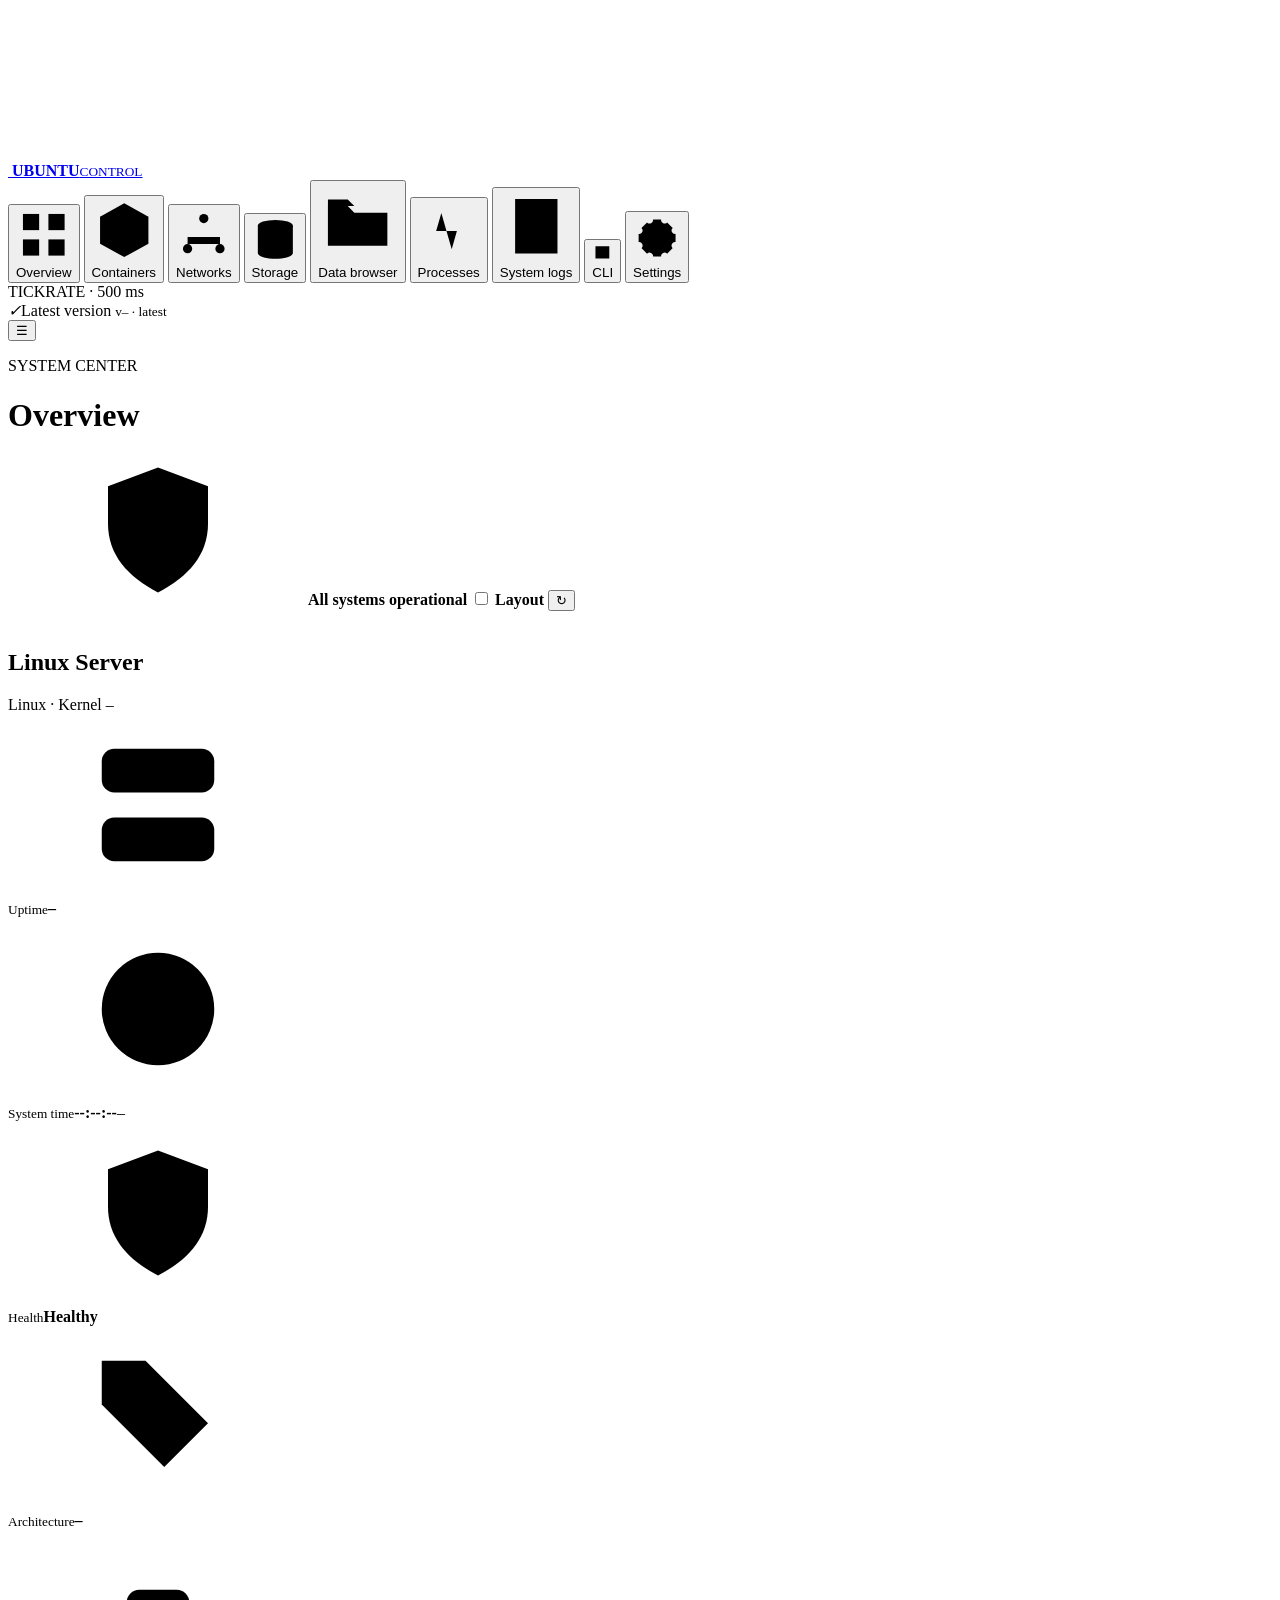
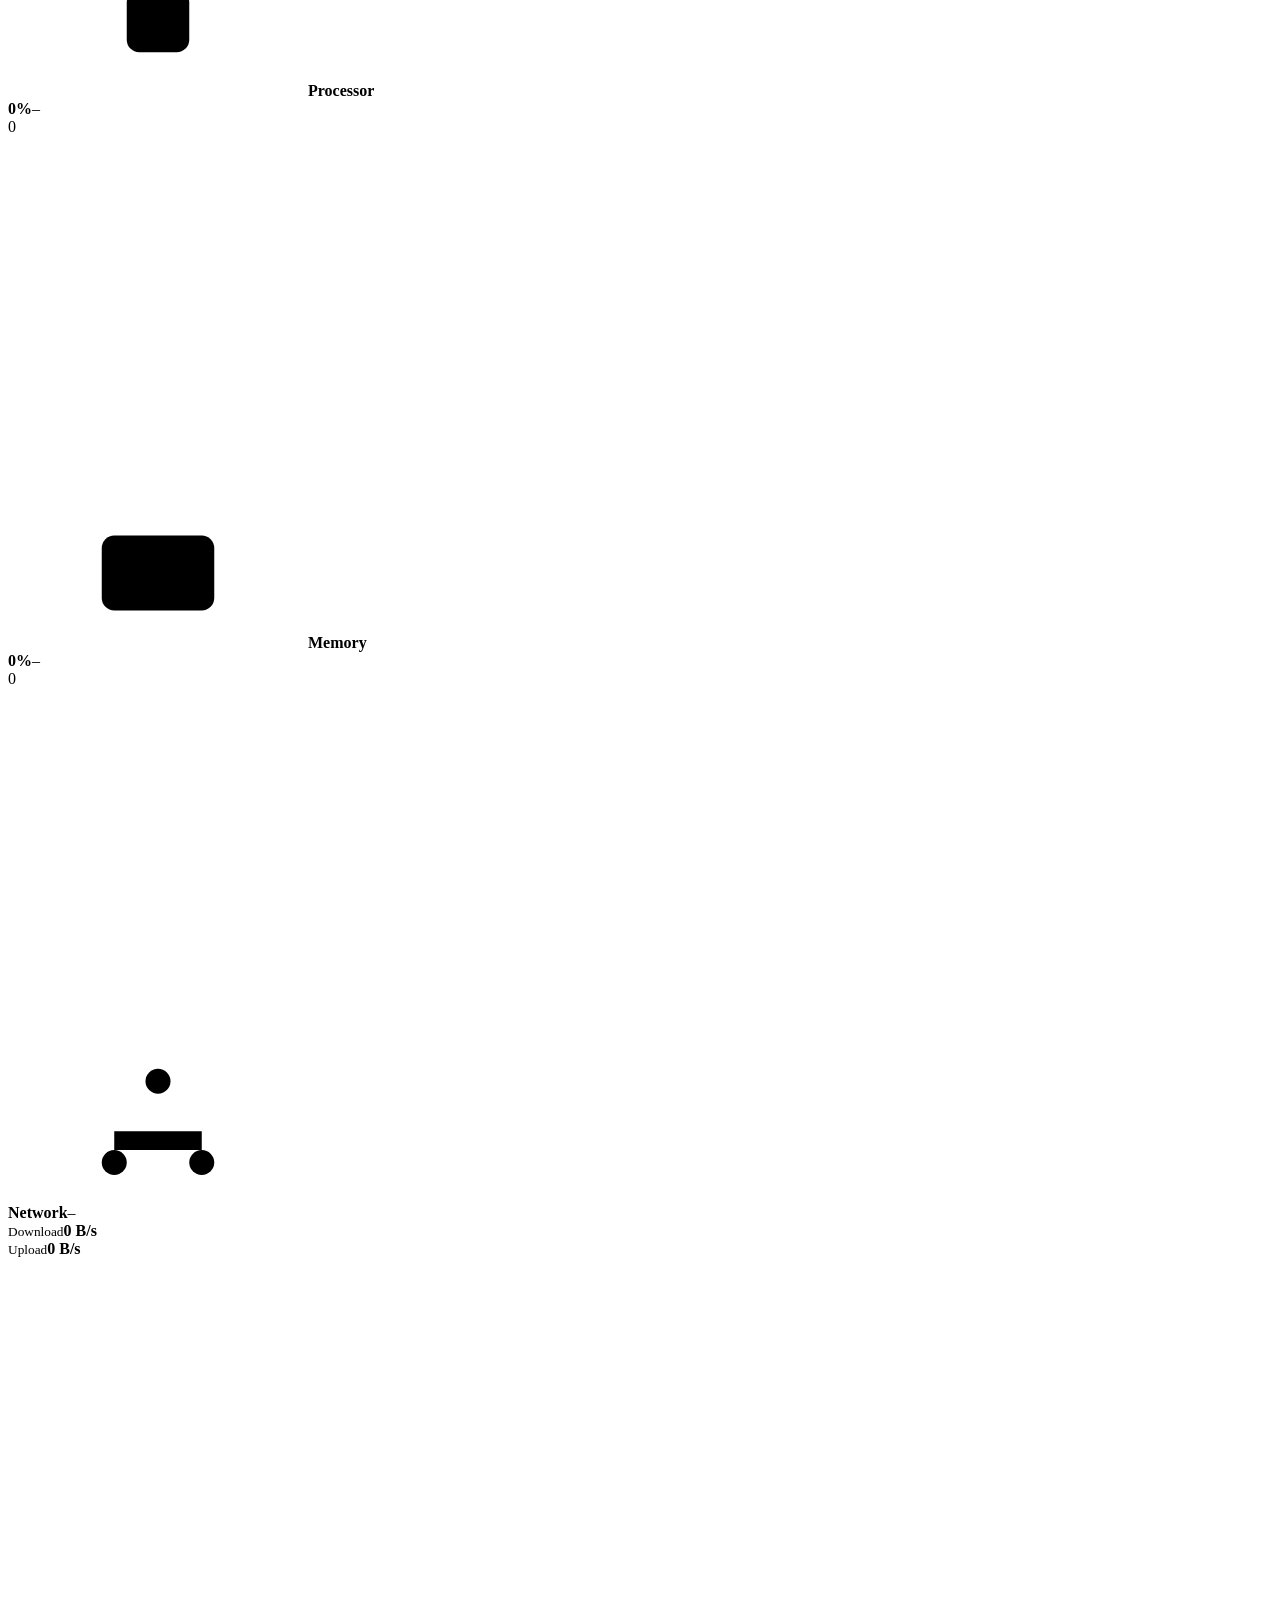
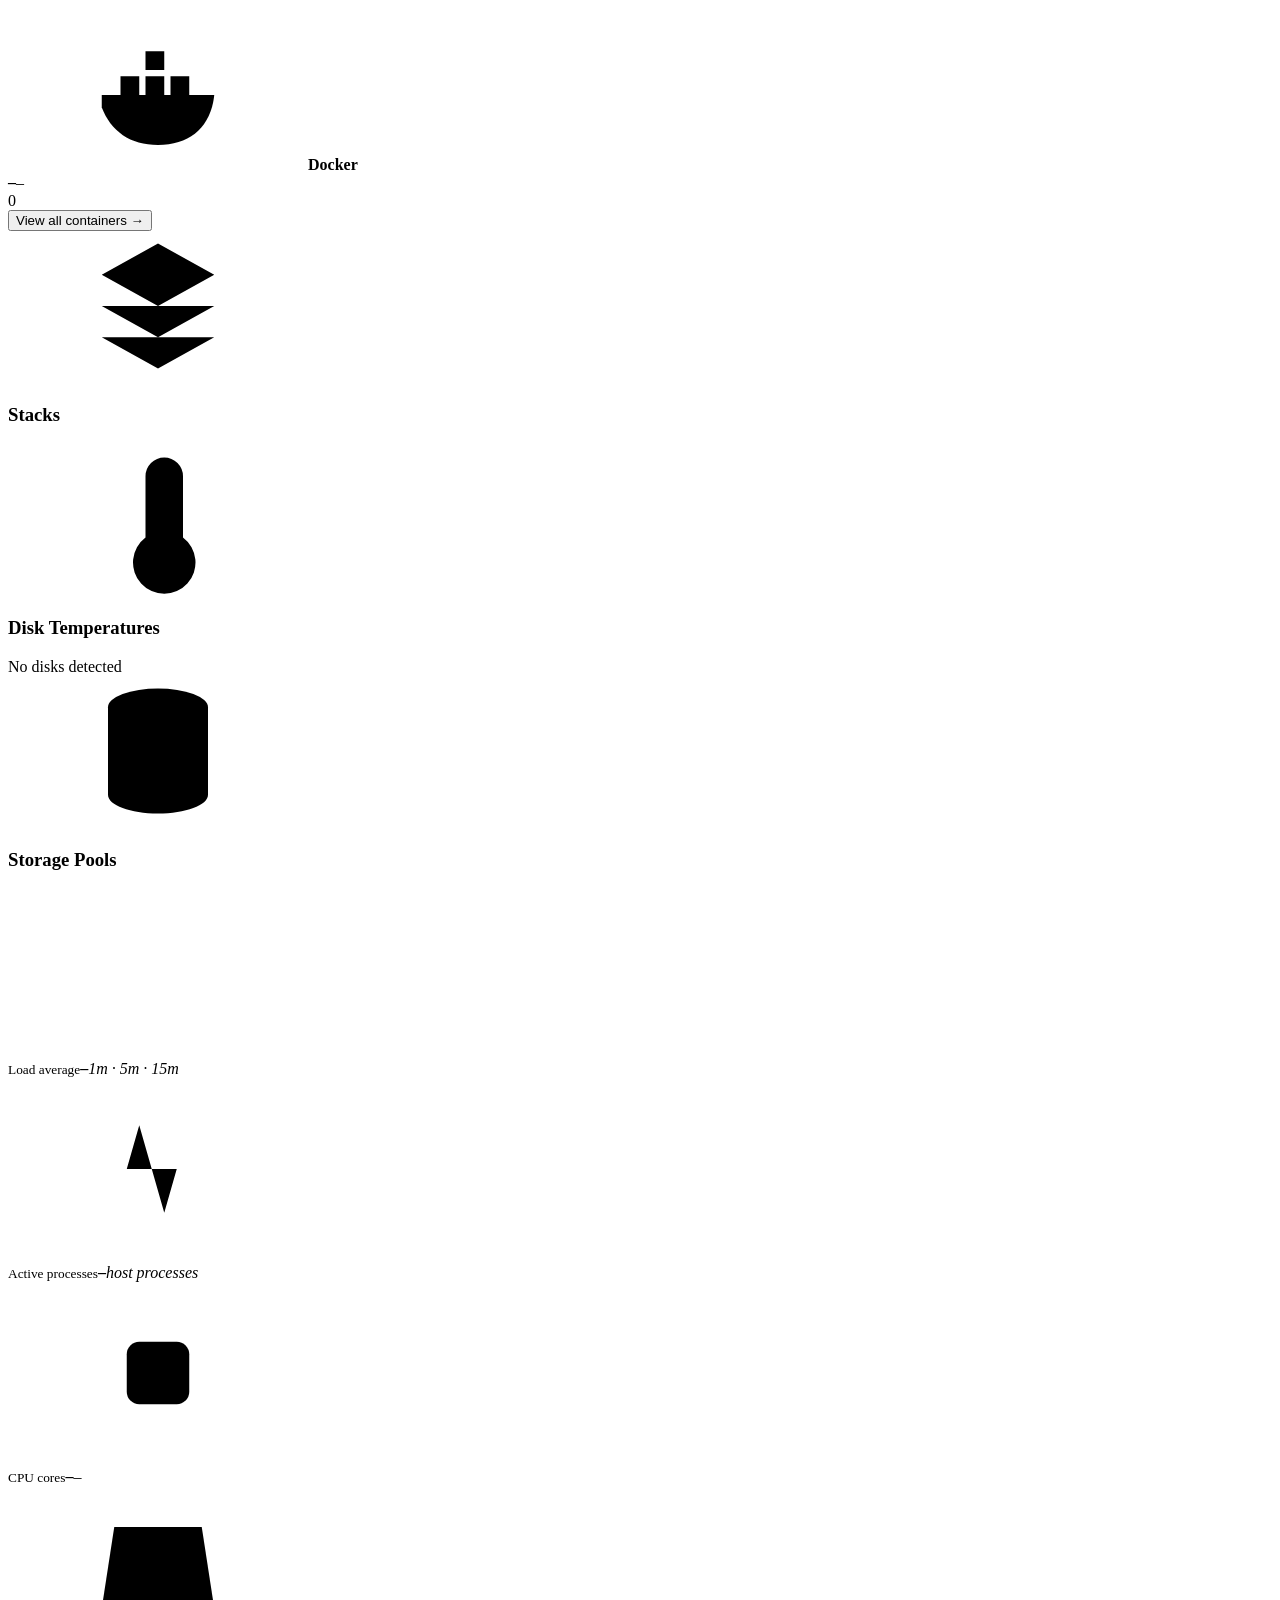
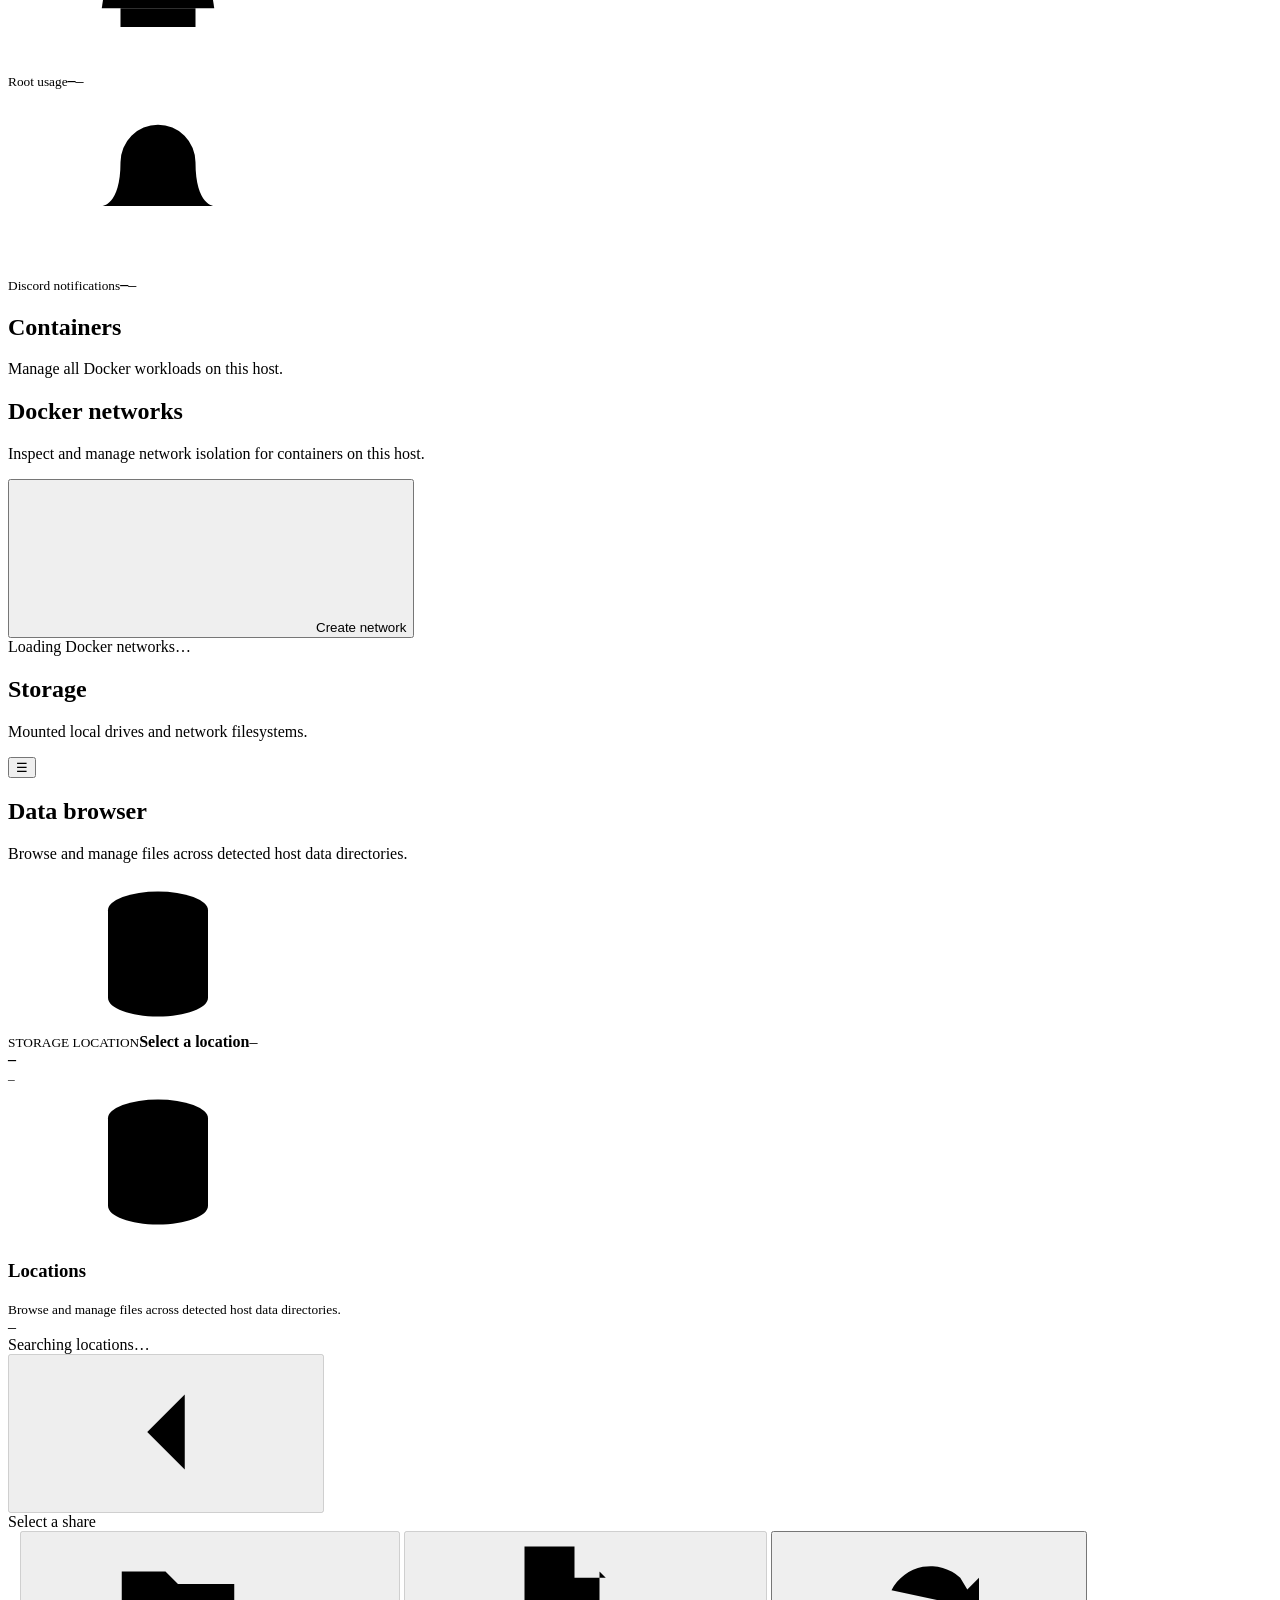
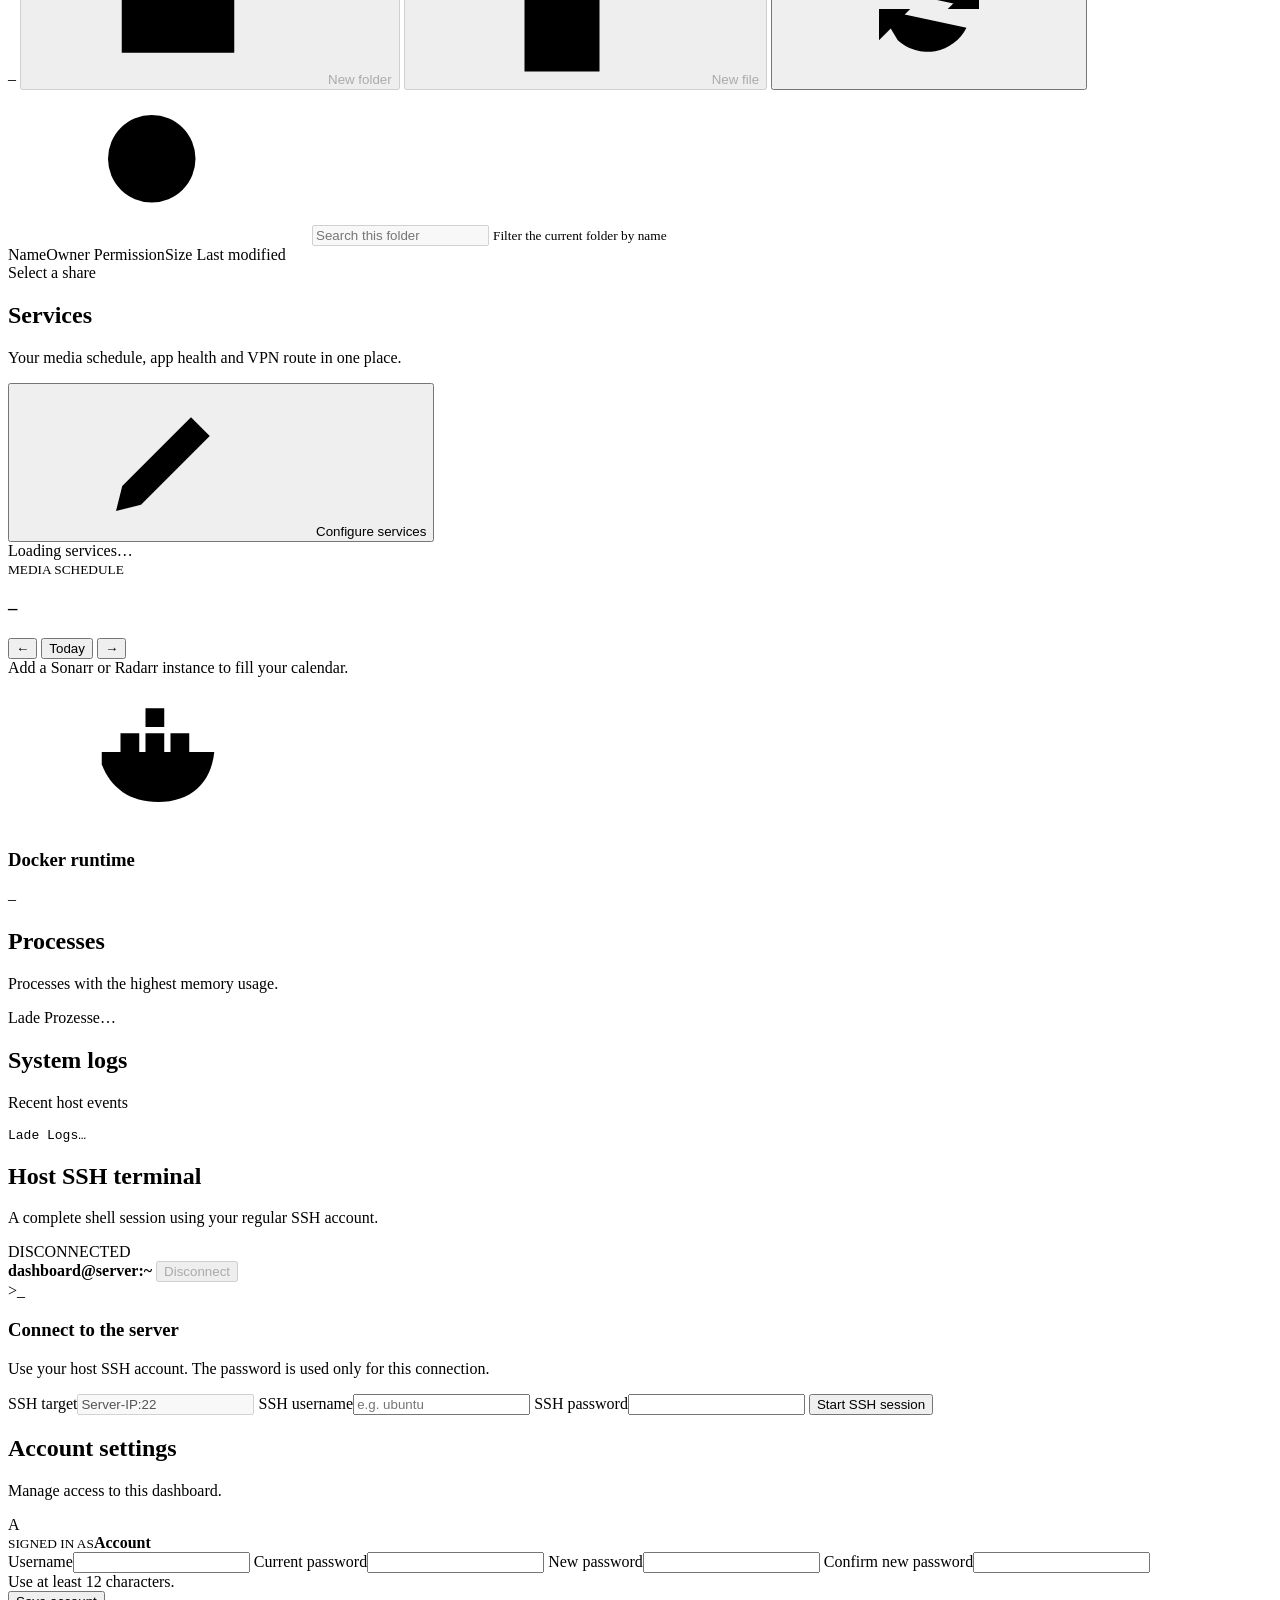
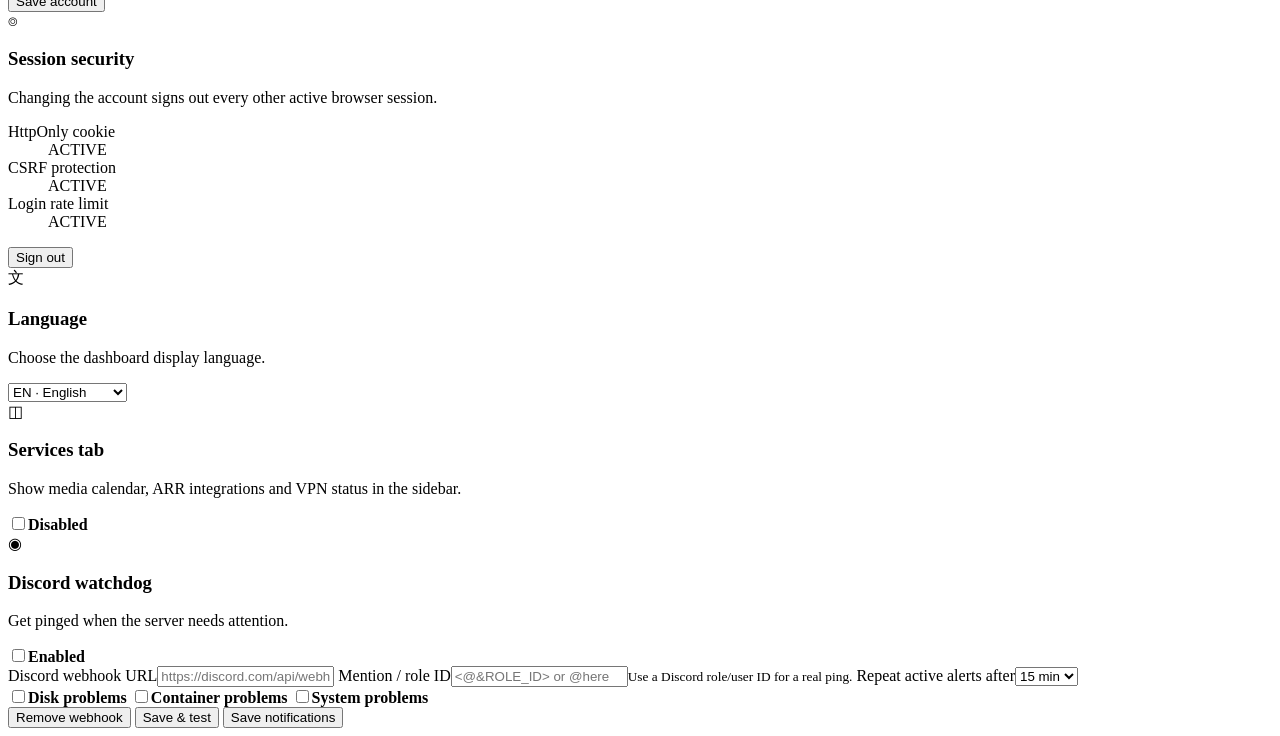
==== web/index.html @ c260593f "feat: add optional services workspace" ====
<!doctype html>
<html lang="de">
<head>
  <meta charset="utf-8">
  <meta name="viewport" content="width=device-width, initial-scale=1">
  <meta name="theme-color" content="#0b0e13">
  <title>Ubuntu Server Dashboard</title>
  <link rel="stylesheet" href="/vendor/xterm.css?v=1.13.0">
  <link rel="stylesheet" href="/styles.css?v=1.13.0">
</head>
<body>
  <svg class="icon-sprite" aria-hidden="true">
    <symbol id="icon-cpu" viewBox="0 0 24 24"><rect x="7" y="7" width="10" height="10" rx="2"/><path d="M9 1v3M15 1v3M9 20v3M15 20v3M20 9h3M20 14h3M1 9h3M1 14h3M10 10h4v4h-4z"/></symbol>
    <symbol id="icon-memory" viewBox="0 0 24 24"><rect x="3" y="6" width="18" height="12" rx="2"/><path d="M7 10v4M10 10v4M14 10v4M17 10v4M6 3v3M10 3v3M14 3v3M18 3v3M6 18v3M10 18v3M14 18v3M18 18v3"/></symbol>
    <symbol id="icon-network" viewBox="0 0 24 24"><circle cx="12" cy="5" r="2"/><circle cx="5" cy="18" r="2"/><circle cx="19" cy="18" r="2"/><path d="M12 7v4M5 16v-3h14v3M12 11H5"/></symbol>
    <symbol id="icon-docker" viewBox="0 0 24 24"><path d="M3 12h18c-.5 5-3.8 8-9 8-4.5 0-7.5-2.2-9-6z"/><path d="M6 9h3v3H6zM10 9h3v3h-3zM14 9h3v3h-3zM10 5h3v3h-3z"/></symbol>
    <symbol id="icon-server" viewBox="0 0 24 24"><rect x="3" y="3" width="18" height="7" rx="2"/><rect x="3" y="14" width="18" height="7" rx="2"/><path d="M7 6.5h.01M7 17.5h.01M11 6.5h7M11 17.5h7"/></symbol>
    <symbol id="icon-clock" viewBox="0 0 24 24"><circle cx="12" cy="12" r="9"/><path d="M12 7v5l3 2"/></symbol>
    <symbol id="icon-shield" viewBox="0 0 24 24"><path d="M12 2 20 5v6c0 5-3.2 8.5-8 11-4.8-2.5-8-6-8-11V5z"/><path d="m8.5 12 2.2 2.2 4.8-5"/></symbol>
    <symbol id="icon-tag" viewBox="0 0 24 24"><path d="M20 13 13 20 3 10V3h7z"/><circle cx="8" cy="8" r="1"/></symbol>
    <symbol id="icon-layers" viewBox="0 0 24 24"><path d="m12 2 9 5-9 5-9-5zM3 12l9 5 9-5M3 17l9 5 9-5"/></symbol>
    <symbol id="icon-thermometer" viewBox="0 0 24 24"><path d="M10 14.8V5a3 3 0 1 1 6 0v9.8a5 5 0 1 1-6 0Z"/><path d="M13 6v10"/></symbol>
    <symbol id="icon-database" viewBox="0 0 24 24"><ellipse cx="12" cy="5" rx="8" ry="3"/><path d="M4 5v7c0 1.7 3.6 3 8 3s8-1.3 8-3V5M4 12v7c0 1.7 3.6 3 8 3s8-1.3 8-3v-7"/></symbol>
    <symbol id="icon-chart" viewBox="0 0 24 24"><path d="M4 20V10M10 20V4M16 20v-7M22 20H2"/></symbol>
    <symbol id="icon-activity" viewBox="0 0 24 24"><path d="M3 12h4l2-7 4 14 2-7h6"/></symbol>
    <symbol id="icon-users" viewBox="0 0 24 24"><circle cx="9" cy="8" r="3"/><circle cx="17" cy="9" r="2"/><path d="M3 20c0-4 2-6 6-6s6 2 6 6M15 14c3 0 5 2 5 5"/></symbol>
    <symbol id="icon-drive" viewBox="0 0 24 24"><path d="M5 4h14l2 13H3z"/><path d="M6 17v3h12v-3M8 9h8"/></symbol>
    <symbol id="icon-refresh" viewBox="0 0 24 24"><path d="M20 7v5h-5M4 17v-5h5"/><path d="M6 9a7 7 0 0 1 11-2l3 5M18 15a7 7 0 0 1-11 2l-3-5"/></symbol>
    <symbol id="icon-search" viewBox="0 0 24 24"><circle cx="11" cy="11" r="7"/><path d="m16 16 5 5"/></symbol>
    <symbol id="icon-folder" viewBox="0 0 24 24"><path d="M3 6h7l2 2h9v11H3z"/></symbol>
    <symbol id="icon-file" viewBox="0 0 24 24"><path d="M6 2h8l4 4v16H6z"/><path d="M14 2v5h5M9 12h6M9 16h6"/></symbol>
    <symbol id="icon-edit" viewBox="0 0 24 24"><path d="m4 20 4-1 11-11-3-3L5 16zM14 7l3 3"/></symbol>
    <symbol id="icon-trash" viewBox="0 0 24 24"><path d="M4 7h16M9 7V4h6v3M7 7l1 14h8l1-14M10 11v6M14 11v6"/></symbol>
    <symbol id="icon-arrow-left" viewBox="0 0 24 24"><path d="m15 18-6-6 6-6M9 12h11"/></symbol>
    <symbol id="icon-folder-plus" viewBox="0 0 24 24"><path d="M3 6h7l2 2h9v11H3zM12 11v6M9 14h6"/></symbol>
    <symbol id="icon-file-plus" viewBox="0 0 24 24"><path d="M6 2h8l4 4v16H6zM14 2v5h5M12 11v6M9 14h6"/></symbol>
    <symbol id="icon-open" viewBox="0 0 24 24"><path d="M4 8h7l2 2h7l-2 9H4zM15 5h5v5M20 5l-7 7"/></symbol>
    <symbol id="icon-plus" viewBox="0 0 24 24"><path d="M12 5v14M5 12h14"/></symbol>
    <symbol id="icon-bell" viewBox="0 0 24 24"><path d="M6 9a6 6 0 0 1 12 0c0 7 3 7 3 7H3s3 0 3-7M10 20h4"/></symbol>
    <symbol id="icon-lock" viewBox="0 0 24 24"><rect x="4" y="10" width="16" height="11" rx="2"/><path d="M8 10V7a4 4 0 0 1 8 0v3"/></symbol>
  </svg>
  <aside class="sidebar">
    <a class="brand" href="#overview" aria-label="Server Dashboard">
      <span class="brand-mark"><img id="distro-logo" alt="" src="https://cdn.simpleicons.org/ubuntu/E95420"></span>
      <span><strong id="distro-name">UBUNTU</strong><small>CONTROL</small></span>
    </a>
    <nav>
      <button class="nav active" data-page="overview"><svg viewBox="0 0 24 24"><rect x="3" y="3" width="7" height="7"/><rect x="14" y="3" width="7" height="7"/><rect x="3" y="14" width="7" height="7"/><rect x="14" y="14" width="7" height="7"/></svg><span data-i18n="nav.overview">Overview</span></button>
      <button class="nav" data-page="docker"><svg viewBox="0 0 24 24"><path d="m12 2 9 5-9 5-9-5 9-5Z"/><path d="m3 7v10l9 5 9-5V7M12 12v10"/></svg><span data-i18n="nav.containers">Containers</span></button>
      <button class="nav" data-page="networks"><svg viewBox="0 0 24 24"><circle cx="12" cy="5" r="2"/><circle cx="5" cy="18" r="2"/><circle cx="19" cy="18" r="2"/><path d="M12 7v4M5 16v-3h14v3M12 11H5"/></svg><span data-i18n="nav.networks">Networks</span></button>
      <button class="nav" data-page="storage"><svg viewBox="0 0 24 24"><ellipse cx="12" cy="5" rx="9" ry="3"/><path d="M3 5v7c0 1.7 4 3 9 3s9-1.3 9-3V5M3 12v7c0 1.7 4 3 9 3s9-1.3 9-3v-7"/></svg><span data-i18n="nav.storage">Storage</span></button>
      <button class="nav" data-page="shares"><svg viewBox="0 0 24 24"><path d="M3 7h6l2 2h10v10H3V7Z"/><path d="M3 7V5h6l2 2"/></svg><span data-i18n="nav.shares">Data browser</span></button>
      <button class="nav services-nav" data-page="services" hidden><svg viewBox="0 0 24 24"><rect x="3" y="5" width="18" height="16" rx="2"/><path d="M8 3v4M16 3v4M3 10h18M8 14h.01M12 14h.01M16 14h.01M8 18h.01M12 18h.01"/></svg><span data-i18n="nav.services">Services</span></button>
      <button class="nav" data-page="processes"><svg viewBox="0 0 24 24"><path d="M3 12h4l2-7 4 14 2-7h6"/></svg><span data-i18n="nav.processes">Processes</span></button>
      <button class="nav" data-page="logs"><svg viewBox="0 0 24 24"><path d="M5 3h14v18H5zM8 8h8M8 12h8M8 16h5"/></svg><span data-i18n="nav.logs">System logs</span></button>
      <button class="nav" data-page="cli"><svg viewBox="0 0 24 24"><path d="M4 5h16v14H4zM8 9l3 3-3 3M13 15h4"/></svg><span data-i18n="nav.cli">CLI</span></button>
      <button class="nav" data-page="settings"><svg viewBox="0 0 24 24"><circle cx="12" cy="12" r="3"/><path d="M19.4 15a1.7 1.7 0 0 0 .3 1.9l.1.1-2.8 2.8-.1-.1a1.7 1.7 0 0 0-1.9-.3 1.7 1.7 0 0 0-1 1.6v.2h-4V21a1.7 1.7 0 0 0-1-1.6 1.7 1.7 0 0 0-1.9.3l-.1.1L4.2 17l.1-.1a1.7 1.7 0 0 0 .3-1.9A1.7 1.7 0 0 0 3 14H2.8v-4H3a1.7 1.7 0 0 0 1.6-1 1.7 1.7 0 0 0-.3-1.9L4.2 7 7 4.2l.1.1a1.7 1.7 0 0 0 1.9.3A1.7 1.7 0 0 0 10 3V2.8h4V3a1.7 1.7 0 0 0 1 1.6 1.7 1.7 0 0 0 1.9-.3l.1-.1L19.8 7l-.1.1a1.7 1.7 0 0 0-.3 1.9 1.7 1.7 0 0 0 1.6 1h.2v4H21a1.7 1.7 0 0 0-1.6 1Z"/></svg><span data-i18n="nav.settings">Settings</span></button>
    </nav>
    <div class="side-foot">
      <div class="sidebar-live"><span class="pulse"></span><span id="live-status">TICKRATE · 500 ms</span></div>
      <div class="sidebar-version">
        <span class="version-check" id="version-check"><i>✓</i><span data-i18n="version.latest">Latest version</span></span>
        <small id="version">v– · latest</small>
      </div>
    </div>
  </aside>

  <main>
    <header class="reference-header">
      <button class="mobile-menu" aria-label="Menü öffnen">☰</button>
      <div class="page-heading">
        <p class="eyebrow" id="page-kicker">SYSTEM CENTER</p>
        <div class="title-line">
          <h1 id="page-title">Overview</h1>
        </div>
      </div>
      <div class="header-actions">
        <span class="global-health healthy" id="global-health"><i><svg><use href="#icon-shield"></use></svg></i><b id="global-health-label" data-i18n="health.operational">All systems operational</b></span>
        <label class="layout-toggle header-layout" title="Move dashboard cards">
          <input id="layout-edit" type="checkbox">
          <span class="toggle-track"><i></i></span>
          <b data-i18n="layout.label">Layout</b>
        </label>
        <button class="icon-button" id="refresh" title="Refresh">↻</button>
      </div>
    </header>

    <section class="page active" id="page-overview">
      <div class="hero" data-overview-widget="server" data-overview-section="server">
        <div class="hero-identity">
          <span class="hero-logo"><img id="hero-distro-logo" alt=""></span>
          <div><h2 id="hostname">Linux Server</h2><p><span id="os">Linux</span> · Kernel <span id="kernel">–</span></p></div>
        </div>
        <div class="hero-meta">
          <div><span class="hero-meta-icon orange"><svg><use href="#icon-server"></use></svg></span><p><small data-i18n="overview.uptime">Uptime</small><strong id="uptime">–</strong></p></div>
          <div><span class="hero-meta-icon"><svg><use href="#icon-clock"></use></svg></span><p><small data-i18n="overview.systemTime">System time</small><strong id="clock-time">--:--:--</strong><em id="clock-date">–</em></p></div>
          <div><span class="hero-meta-icon green"><svg><use href="#icon-shield"></use></svg></span><p><small data-i18n="overview.health">Health</small><strong id="hero-health">Healthy</strong></p></div>
          <div><span class="hero-meta-icon orange"><svg><use href="#icon-tag"></use></svg></span><p><small data-i18n="details.architecture">Architecture</small><strong id="hero-architecture">–</strong></p></div>
        </div>
      </div>

      <div class="metrics" data-overview-section="metrics">
        <article class="metric orange" data-widget="cpu">
          <div class="metric-title"><span class="metric-icon"><svg><use href="#icon-cpu"></use></svg></span><b data-i18n="overview.processor">Processor</b></div>
          <div class="metric-value"><div><strong id="cpu-value">0%</strong><span id="cpu-sub">–</span></div><div class="ring" id="cpu-ring"><span id="cpu-ring-value">0</span></div></div>
          <svg class="metric-chart" viewBox="0 0 120 34" preserveAspectRatio="none"><polyline id="cpu-line"></polyline></svg>
        </article>
        <article class="metric violet" data-widget="memory">
          <div class="metric-title"><span class="metric-icon"><svg><use href="#icon-memory"></use></svg></span><b data-i18n="overview.memory">Memory</b></div>
          <div class="metric-value"><div><strong id="ram-value">0%</strong><span id="ram-sub">–</span></div><div class="ring" id="ram-ring"><span id="ram-ring-value">0</span></div></div>
          <svg class="metric-chart" viewBox="0 0 120 34" preserveAspectRatio="none"><polyline id="ram-line"></polyline></svg>
        </article>
        <article class="metric network-metric cyan" data-widget="network">
          <div class="network-head"><div class="metric-icon"><svg><use href="#icon-network"></use></svg></div><b data-i18n="overview.network">Network</b><span id="network-interface">–</span></div>
          <div class="network-rates">
            <div class="network-rate download"><span><small data-i18n="network.download">Download</small><strong id="network-down">0 B/s</strong></span></div>
            <div class="network-rate upload"><span><small data-i18n="network.upload">Upload</small><strong id="network-up">0 B/s</strong></span></div>
          </div>
          <div class="network-chart">
            <svg viewBox="0 0 120 34" preserveAspectRatio="none" aria-hidden="true">
              <polyline id="network-down-line" points=""></polyline>
              <polyline id="network-up-line" points=""></polyline>
            </svg>
          </div>
        </article>
        <article class="metric green" data-widget="docker">
          <div class="metric-title"><span class="metric-icon"><svg><use href="#icon-docker"></use></svg></span><b>Docker</b></div>
          <div class="metric-value"><div><strong id="docker-value">–</strong><span id="docker-sub">–</span></div><div class="ring docker-ring" id="docker-ring"><span id="docker-ring-value">0</span></div></div>
          <button class="metric-link" data-jump="docker">View all containers →</button>
        </article>
      </div>

      <div class="dashboard-grid reference-details" data-overview-section="details">
        <article class="panel" data-panel-widget="containers">
          <div class="panel-head">
            <div><span class="panel-icon"><svg class="ui-icon"><use href="#icon-layers"></use></svg></span><h3 data-i18n="panel.containers">Stacks</h3></div>
          </div>
          <div id="container-preview" class="container-preview skeleton-block"></div>
        </article>
        <article class="panel disk-temperature-panel" data-panel-widget="temperatures">
          <div class="panel-head">
            <div><span class="panel-icon"><svg class="ui-icon"><use href="#icon-thermometer"></use></svg></span><h3 data-i18n="panel.temperatures">Disk Temperatures</h3></div>
          </div>
          <div id="temperatures" class="temperature-list empty-state">No disks detected</div>
        </article>
        <article class="panel storage-overview-panel" data-panel-widget="storage">
          <div class="panel-head">
            <div><span class="panel-icon"><svg class="ui-icon"><use href="#icon-database"></use></svg></span><h3 data-i18n="panel.storage">Storage Pools</h3></div>
          </div>
          <div id="storage-preview" class="storage-list skeleton-block"></div>
        </article>
      </div>
      <div class="system-strip" data-overview-section="system">
        <div data-system-widget="load"><span><svg><use href="#icon-chart"></use></svg></span><p><small data-i18n="overview.loadAverage">Load average</small><strong id="load-average">–</strong><em>1m · 5m · 15m</em></p></div>
        <div data-system-widget="processes"><span><svg><use href="#icon-activity"></use></svg></span><p><small data-i18n="overview.activeProcesses">Active processes</small><strong id="process-count">–</strong><em data-i18n="overview.hostProcesses">host processes</em></p></div>
        <div data-system-widget="cores"><span><svg><use href="#icon-cpu"></use></svg></span><p><small data-i18n="details.cores">CPU cores</small><strong id="cores">–</strong><em id="architecture">–</em></p></div>
        <div data-system-widget="root"><span><svg><use href="#icon-drive"></use></svg></span><p><small data-i18n="overview.rootUsage">Root usage</small><strong id="root-usage">–</strong><em id="root-usage-sub">–</em></p></div>
        <div class="discord-strip-status" data-system-widget="discord"><span><svg><use href="#icon-bell"></use></svg></span><p><small data-i18n="overview.discordNotifications">Discord notifications</small><strong id="discord-notification-state">–</strong><em id="discord-notification-sub">–</em></p></div>
      </div>
    </section>

    <section class="page" id="page-docker">
      <div class="section-intro">
        <div><h2 data-i18n="nav.containers">Containers</h2><p data-i18n="section.workloads">Manage all Docker workloads on this host.</p></div>
        <div class="summary-chips" id="docker-summary"></div>
      </div>
      <div class="panel table-panel">
        <div id="container-table"></div>
      </div>
    </section>

    <section class="page" id="page-networks">
      <div class="section-intro service-page-intro">
        <div><h2 data-i18n="networks.title">Docker networks</h2><p data-i18n="networks.description">Inspect and manage network isolation for containers on this host.</p></div>
        <button class="browser-create page-primary-action" id="new-network"><svg class="ui-icon"><use href="#icon-plus"></use></svg><span data-i18n="networks.create">Create network</span></button>
      </div>
      <div class="network-summary" id="network-summary"></div>
      <div id="network-list" class="network-list loading">Loading Docker networks…</div>
    </section>

    <section class="page" id="page-storage">
      <div class="section-intro"><div><h2 data-i18n="nav.storage">Storage</h2><p data-i18n="section.storage">Mounted local drives and network filesystems.</p></div></div>
      <div id="storage-cards" class="storage-cards"></div>
    </section>

    <section class="page" id="page-shares">
      <div class="section-intro browser-intro">
        <button class="mobile-menu browser-mobile-menu" aria-label="Open menu">☰</button>
        <div><h2 data-i18n="nav.shares">Data browser</h2><p data-i18n="section.shares">Browse and manage files across detected host data directories.</p></div>
        <div class="browser-storage-summary">
          <span class="summary-disk"><svg class="ui-icon"><use href="#icon-database"></use></svg></span>
          <div><small data-i18n="browser.storageLocation">STORAGE LOCATION</small><strong id="browser-root-name">Select a location</strong><em id="browser-root-protocol">–</em></div>
          <div class="summary-capacity"><strong id="browser-root-capacity">–</strong><div class="bar"><i id="browser-root-bar"></i></div><small id="browser-root-percent">–</small></div>
        </div>
      </div>
      <div class="shares-layout">
        <aside class="panel browser-locations-panel">
          <div class="browser-locations-head">
            <span class="browser-locations-icon"><svg class="ui-icon"><use href="#icon-database"></use></svg></span>
            <div>
              <h3 data-i18n="browser.locations">Locations</h3>
              <small data-i18n="section.shares">Browse and manage files across detected host data directories.</small>
            </div>
            <span id="location-count" class="browser-location-count">–</span>
          </div>
          <div id="share-list" class="share-list browser-location-list loading">Searching locations…</div>
        </aside>
        <article class="panel file-browser">
          <div class="file-toolbar">
            <button class="action browser-up" id="share-up" disabled><svg class="ui-icon"><use href="#icon-arrow-left"></use></svg></button>
            <div id="share-breadcrumbs" class="breadcrumbs"><span data-i18n="shares.select">Select a share</span></div>
            <span id="share-count" class="file-count">–</span>
            <button class="action browser-create" id="new-folder" disabled><svg class="ui-icon"><use href="#icon-folder-plus"></use></svg><span data-i18n="browser.newFolder">New folder</span></button>
            <button class="action browser-create" id="new-file" disabled><svg class="ui-icon"><use href="#icon-file-plus"></use></svg><span data-i18n="browser.newFile">New file</span></button>
            <button class="action browser-refresh" id="browser-refresh" title="Refresh"><svg class="ui-icon"><use href="#icon-refresh"></use></svg></button>
          </div>
          <div class="file-search-strip">
            <label class="browser-search" for="file-search">
              <svg class="ui-icon" aria-hidden="true"><use href="#icon-search"></use></svg>
              <input id="file-search" type="search" autocomplete="off" spellcheck="false" disabled
                     data-i18n-placeholder="browser.search" placeholder="Search this folder">
            </label>
            <small data-i18n="browser.searchHint">Filter the current folder by name</small>
          </div>
          <div class="file-table-head">
            <span data-i18n="browser.name">Name</span><span data-i18n="browser.owner">Owner</span>
            <span data-i18n="browser.permission">Permission</span><span data-i18n="browser.size">Size</span>
            <span data-i18n="browser.modified">Last modified</span><span></span>
          </div>
          <div id="file-list" class="file-list">
            <div class="empty-state" data-i18n="shares.select">Select a share</div>
          </div>
        </article>
      </div>
    </section>

    <section class="page services-page" id="page-services">
      <div class="section-intro service-page-intro">
        <div><h2 data-i18n="services.title">Services</h2><p data-i18n="services.description">Your media schedule, app health and VPN route in one place.</p></div>
        <button class="browser-create page-primary-action" id="services-configure"><svg class="ui-icon"><use href="#icon-edit"></use></svg><span data-i18n="services.configure">Configure services</span></button>
      </div>
      <div id="service-cards" class="service-cards">
        <div class="panel services-empty" data-i18n="services.loading">Loading services…</div>
      </div>
      <article class="panel media-calendar">
        <div class="calendar-toolbar">
          <div>
            <small data-i18n="services.mediaSchedule">MEDIA SCHEDULE</small>
            <h3 id="calendar-month">–</h3>
          </div>
          <div class="calendar-legend" id="calendar-legend"></div>
          <div class="calendar-controls">
            <button class="action" id="calendar-previous" type="button" aria-label="Previous month">←</button>
            <button class="action calendar-today" id="calendar-today" type="button" data-i18n="services.today">Today</button>
            <button class="action" id="calendar-next" type="button" aria-label="Next month">→</button>
          </div>
        </div>
        <div class="calendar-weekdays" id="calendar-weekdays"></div>
        <div class="calendar-grid" id="calendar-grid">
          <div class="calendar-loading" data-i18n="services.calendarEmpty">Add a Sonarr or Radarr instance to fill your calendar.</div>
        </div>
      </article>
      <article class="panel docker-service-panel">
        <div class="panel-head">
          <div><span class="panel-icon"><svg class="ui-icon"><use href="#icon-docker"></use></svg></span><h3 data-i18n="services.dockerRuntime">Docker runtime</h3></div>
          <span id="service-docker-summary" class="service-panel-status">–</span>
        </div>
        <div id="service-docker-grid" class="service-docker-grid"></div>
      </article>
    </section>

    <section class="page" id="page-processes">
      <div class="section-intro"><div><h2 data-i18n="nav.processes">Processes</h2><p data-i18n="section.processes">Processes with the highest memory usage.</p></div></div>
      <div class="panel table-panel"><div id="process-table" class="loading">Lade Prozesse…</div></div>
    </section>

    <section class="page" id="page-logs">
      <div class="section-intro"><div><h2 data-i18n="nav.logs">System logs</h2><p id="log-source" data-i18n="section.logs">Recent host events</p></div></div>
      <div class="panel log-panel"><pre id="log-output">Lade Logs…</pre></div>
    </section>

    <section class="page" id="page-cli">
      <div class="section-intro">
        <div><h2 data-i18n="cli.title">Host SSH terminal</h2><p data-i18n="cli.description">A complete shell session using your regular SSH account.</p></div>
        <span class="ssh-status" id="ssh-status"><i></i> DISCONNECTED</span>
      </div>
      <div class="panel terminal-panel">
        <div class="terminal-head">
          <span><i></i><i></i><i></i></span>
          <strong id="terminal-title">dashboard@server:~</strong>
          <button class="text-button" id="terminal-disconnect" data-i18n="cli.disconnect" disabled>Disconnect</button>
        </div>
        <div class="ssh-terminal-wrap"><div id="ssh-terminal" aria-label="SSH terminal"></div></div>
        <form id="ssh-login" class="ssh-login-panel" autocomplete="off">
          <div class="ssh-login-copy">
            <span class="ssh-login-icon">&gt;_</span>
            <div><h3 data-i18n="cli.connectTitle">Connect to the server</h3>
            <p data-i18n="cli.credentials">Use your host SSH account. The password is used only for this connection.</p>
            </div>
          </div>
          <div class="ssh-fields">
            <label><span data-i18n="cli.target">SSH target</span><input id="ssh-host" value="Server-IP:22" disabled></label>
            <label><span data-i18n="cli.username">SSH username</span><input id="ssh-username" required autocomplete="username" placeholder="e.g. ubuntu"></label>
            <label><span data-i18n="cli.password">SSH password</span><input id="ssh-password" required type="password" autocomplete="current-password"></label>
            <button type="submit" data-i18n="cli.connect">Start SSH session</button>
          </div>
          <small id="ssh-error" role="alert"></small>
        </form>
      </div>
    </section>

    <section class="page" id="page-settings">
      <div class="section-intro">
        <div><h2 data-i18n="settings.title">Account settings</h2><p data-i18n="settings.description">Manage access to this dashboard.</p></div>
      </div>
      <div class="settings-grid">
        <article class="panel settings-card">
          <div class="settings-card-head"><span class="settings-avatar" id="settings-avatar">A</span><div><small data-i18n="settings.signedIn">SIGNED IN AS</small><strong id="settings-account-name">Account</strong></div></div>
          <form id="account-form" autocomplete="off">
            <label><span data-i18n="settings.username">Username</span><input id="account-username" required autocomplete="username"></label>
            <label><span data-i18n="settings.currentPassword">Current password</span><input id="account-current-password" required type="password" autocomplete="current-password"></label>
            <label><span data-i18n="settings.newPassword">New password</span><input id="account-new-password" required type="password" minlength="12" autocomplete="new-password"></label>
            <label><span data-i18n="settings.confirmPassword">Confirm new password</span><input id="account-confirm-password" required type="password" minlength="12" autocomplete="new-password"></label>
            <div class="password-hint" data-i18n="settings.passwordHint">Use at least 12 characters.</div>
            <small id="account-error" role="alert"></small>
            <button class="settings-primary" type="submit" data-i18n="settings.save">Save account</button>
          </form>
        </article>
        <article class="panel security-card">
          <span class="security-icon">⌾</span>
          <h3 data-i18n="settings.security">Session security</h3>
          <p data-i18n="settings.securityDescription">Changing the account signs out every other active browser session.</p>
          <dl><div><dt>HttpOnly cookie</dt><dd>ACTIVE</dd></div><div><dt>CSRF protection</dt><dd>ACTIVE</dd></div><div><dt>Login rate limit</dt><dd>ACTIVE</dd></div></dl>
          <button id="logout" class="settings-danger" data-i18n="settings.logout">Sign out</button>
        </article>
        <article class="panel preferences-card">
          <span class="preferences-icon">文</span>
          <div><h3 data-i18n="settings.language">Language</h3><p data-i18n="settings.languageDescription">Choose the dashboard display language.</p></div>
          <select id="language-select" class="settings-language" aria-label="Language">
            <option value="en">EN · English</option>
            <option value="de">DE · Deutsch</option>
            <option value="fr">FR · Français</option>
            <option value="es">ES · Español</option>
            <option value="it">IT · Italiano</option>
            <option value="pt">PT · Português</option>
            <option value="nl">NL · Nederlands</option>
            <option value="pl">PL · Polski</option>
          </select>
        </article>
        <article class="panel services-toggle-card">
          <span class="preferences-icon">◫</span>
          <div><h3 data-i18n="services.settingsTitle">Services tab</h3><p data-i18n="services.settingsDescription">Show media calendar, ARR integrations and VPN status in the sidebar.</p></div>
          <label class="setting-switch"><input id="services-enabled" type="checkbox"><span><i></i></span><b id="services-enabled-label" data-i18n="common.disabled">Disabled</b></label>
        </article>
        <article class="panel notification-card">
          <div class="notification-head">
            <span class="notification-icon">◉</span>
            <div><h3 data-i18n="notifications.title">Discord watchdog</h3><p data-i18n="notifications.description">Get pinged when the server needs attention.</p></div>
            <label class="setting-switch"><input id="notifications-enabled" type="checkbox"><span><i></i></span><b data-i18n="notifications.enabled">Enabled</b></label>
          </div>
          <form id="notification-form" autocomplete="off">
            <label class="notification-field webhook-field"><span data-i18n="notifications.webhook">Discord webhook URL</span><input id="notification-webhook" type="password" placeholder="https://discord.com/api/webhooks/…" autocomplete="off"><small id="webhook-state"></small></label>
            <label class="notification-field"><span data-i18n="notifications.mention">Mention / role ID</span><input id="notification-mention" placeholder="&lt;@&amp;ROLE_ID&gt; or @here"><small data-i18n="notifications.mentionHint">Use a Discord role/user ID for a real ping.</small></label>
            <label class="notification-field"><span data-i18n="notifications.repeat">Repeat active alerts after</span><select id="notification-repeat"><option value="15">15 min</option><option value="30">30 min</option><option value="60">1 h</option><option value="180">3 h</option><option value="720">12 h</option><option value="1440">24 h</option></select></label>
            <div class="notification-options">
              <label class="setting-switch"><input id="notification-disks" type="checkbox"><span><i></i></span><b data-i18n="notifications.disks">Disk problems</b></label>
              <label class="setting-switch"><input id="notification-containers" type="checkbox"><span><i></i></span><b data-i18n="notifications.containers">Container problems</b></label>
              <label class="setting-switch"><input id="notification-system" type="checkbox"><span><i></i></span><b data-i18n="notifications.system">System problems</b></label>
            </div>
            <small id="notification-status" role="status"></small>
            <div class="notification-actions">
              <button id="notification-remove" class="action danger" type="button" data-i18n="notifications.remove">Remove webhook</button>
              <button id="notification-test" class="action" type="button" data-i18n="notifications.test">Save & test</button>
              <button class="settings-primary notification-save" type="submit" data-i18n="notifications.save">Save notifications</button>
            </div>
          </form>
        </article>
      </div>
    </section>
  </main>

  <dialog id="file-dialog" class="app-dialog">
    <form id="file-dialog-form">
      <div class="dialog-head"><div><small id="file-dialog-kicker">TEXT EDITOR</small><h3 id="file-dialog-title">New text file</h3></div><button type="button" class="dialog-close" data-close-dialog="file-dialog">×</button></div>
      <label id="file-name-field"><span data-i18n="browser.fileName">File name</span><input id="file-name" maxlength="255" placeholder="compose.yaml"></label>
      <textarea id="file-content" spellcheck="false" placeholder="# YAML, configuration or notes"></textarea>
      <small id="file-dialog-error" role="alert"></small>
      <div class="dialog-actions"><button type="button" class="action" data-close-dialog="file-dialog" data-i18n="common.cancel">Cancel</button><button type="submit" class="dialog-primary" data-i18n="common.save">Save</button></div>
    </form>
  </dialog>

  <dialog id="folder-dialog" class="app-dialog small-dialog">
    <form id="folder-dialog-form">
      <div class="dialog-head"><div><small>DATA BROWSER</small><h3 data-i18n="browser.newFolderTitle">Create folder</h3></div><button type="button" class="dialog-close" data-close-dialog="folder-dialog">×</button></div>
      <label><span data-i18n="browser.folderName">Folder name</span><input id="folder-name" maxlength="255" required></label>
      <small id="folder-dialog-error" role="alert"></small>
      <div class="dialog-actions"><button type="button" class="action" data-close-dialog="folder-dialog" data-i18n="common.cancel">Cancel</button><button type="submit" class="dialog-primary" data-i18n="common.create">Create</button></div>
    </form>
  </dialog>

  <dialog id="delete-dialog" class="app-dialog small-dialog danger-dialog">
    <form id="delete-dialog-form">
      <div class="dialog-head"><div><small data-i18n="browser.destructive">DESTRUCTIVE ACTION</small><h3 data-i18n="browser.confirmDelete">Delete permanently?</h3></div><button type="button" class="dialog-close" data-close-dialog="delete-dialog">×</button></div>
      <p><span data-i18n="browser.deleteWarning">This cannot be undone. The selected item and all contents will be deleted:</span> <strong id="delete-name"></strong></p>
      <div class="dialog-actions"><button type="button" class="action" data-close-dialog="delete-dialog" data-i18n="common.cancel">Cancel</button><button type="submit" class="dialog-danger" data-i18n="common.delete">Delete permanently</button></div>
    </form>
  </dialog>

  <dialog id="network-dialog" class="app-dialog small-dialog">
    <form id="network-dialog-form">
      <div class="dialog-head"><div><small>DOCKER NETWORK</small><h3 data-i18n="networks.create">Create network</h3></div><button type="button" class="dialog-close" data-close-dialog="network-dialog">×</button></div>
      <label><span data-i18n="networks.name">Network name</span><input id="network-name" maxlength="63" required placeholder="backend"></label>
      <div class="network-dialog-grid">
        <label><span data-i18n="networks.subnet">Subnet (optional)</span><input id="network-subnet" placeholder="172.28.0.0/16"></label>
        <label><span data-i18n="networks.gateway">Gateway (optional)</span><input id="network-gateway" placeholder="172.28.0.1"></label>
      </div>
      <div class="network-dialog-options">
        <label class="setting-switch"><input id="network-attachable" type="checkbox" checked><span><i></i></span><b data-i18n="networks.attachable">Manually attachable</b></label>
        <label class="setting-switch"><input id="network-internal" type="checkbox"><span><i></i></span><b data-i18n="networks.internal">Internal only</b></label>
      </div>
      <small id="network-dialog-error" role="alert"></small>
      <div class="dialog-actions"><button type="button" class="action" data-close-dialog="network-dialog" data-i18n="common.cancel">Cancel</button><button type="submit" class="dialog-primary" data-i18n="networks.create">Create network</button></div>
    </form>
  </dialog>

  <dialog id="network-delete-dialog" class="app-dialog small-dialog danger-dialog">
    <form id="network-delete-form">
      <div class="dialog-head"><div><small data-i18n="browser.destructive">DESTRUCTIVE ACTION</small><h3 data-i18n="networks.deleteTitle">Delete Docker network?</h3></div><button type="button" class="dialog-close" data-close-dialog="network-delete-dialog">×</button></div>
      <p><span data-i18n="networks.deleteWarning">Containers may lose connectivity. This cannot be undone:</span> <strong id="network-delete-name"></strong></p>
      <label class="delete-confirm-field"><span data-i18n="networks.typeName">Type the network name to confirm</span><input id="network-delete-confirm" autocomplete="off"></label>
      <small id="network-delete-error" role="alert"></small>
      <div class="dialog-actions"><button type="button" class="action" data-close-dialog="network-delete-dialog" data-i18n="common.cancel">Cancel</button><button type="submit" class="dialog-danger" data-i18n="common.delete">Delete permanently</button></div>
    </form>
  </dialog>

  <dialog id="services-dialog" class="app-dialog services-dialog">
    <form id="services-form" autocomplete="off">
      <div class="dialog-head">
        <div><small data-i18n="services.integrations">INTEGRATIONS</small><h3 data-i18n="services.configure">Configure services</h3></div>
        <button type="button" class="dialog-close" data-close-dialog="services-dialog">×</button>
      </div>
      <p class="services-dialog-copy" data-i18n="services.secretHint">API keys are stored only in services.json and are never sent back to the browser.</p>
      <section class="integration-editor">
        <div class="integration-editor-head">
          <div><h4 data-i18n="services.apps">Apps & integrations</h4><small data-i18n="services.multipleHint">Add multiple apps; Sonarr and Radarr also populate the calendar.</small></div>
          <div class="integration-add">
            <select id="service-preset" aria-label="Integration type"></select>
            <button class="action" id="add-service" type="button" data-i18n="services.add">+ Add</button>
          </div>
        </div>
        <div id="arr-instance-list" class="arr-instance-list"></div>
      </section>
      <section class="integration-editor gluetun-editor">
        <div class="integration-editor-head">
          <div><h4>Gluetun VPN</h4><small data-i18n="services.gluetunHint">Display tunnel health, public IP and current country.</small></div>
          <label class="setting-switch"><input id="gluetun-enabled" type="checkbox"><span><i></i></span><b data-i18n="common.enabled">Enabled</b></label>
        </div>
        <div class="gluetun-fields">
          <label><span data-i18n="services.url">Control server URL</span><input id="gluetun-url" type="url" placeholder="http://gluetun:8000"></label>
          <label><span data-i18n="services.containerName">Docker container name</span><input id="gluetun-container" placeholder="gluetun"></label>
          <label><span data-i18n="services.authentication">Authentication</span><select id="gluetun-auth"><option value="none" data-i18n="services.authNone">None</option><option value="apikey">API key</option><option value="basic">Basic auth</option></select></label>
          <label class="gluetun-api-field"><span>API key</span><input id="gluetun-api-key" type="password" autocomplete="new-password"></label>
          <label class="gluetun-basic-field"><span data-i18n="services.username">Username</span><input id="gluetun-username" autocomplete="off"></label>
          <label class="gluetun-basic-field"><span data-i18n="services.password">Password</span><input id="gluetun-password" type="password" autocomplete="new-password"></label>
        </div>
      </section>
      <small id="services-dialog-error" role="alert"></small>
      <div class="dialog-actions"><button type="button" class="action" data-close-dialog="services-dialog" data-i18n="common.cancel">Cancel</button><button type="submit" class="dialog-primary" data-i18n="services.save">Save services</button></div>
    </form>
  </dialog>

  <dialog id="calendar-event-dialog" class="app-dialog calendar-event-dialog">
    <div id="calendar-event-content"></div>
  </dialog>

  <div id="toast" role="status"></div>
  <script src="/i18n.js?v=1.13.0"></script>
  <script src="/vendor/xterm.js?v=1.13.0"></script>
  <script src="/vendor/addon-fit.js?v=1.13.0"></script>
  <script src="/app.js?v=1.13.0"></script>
</body>
</html>
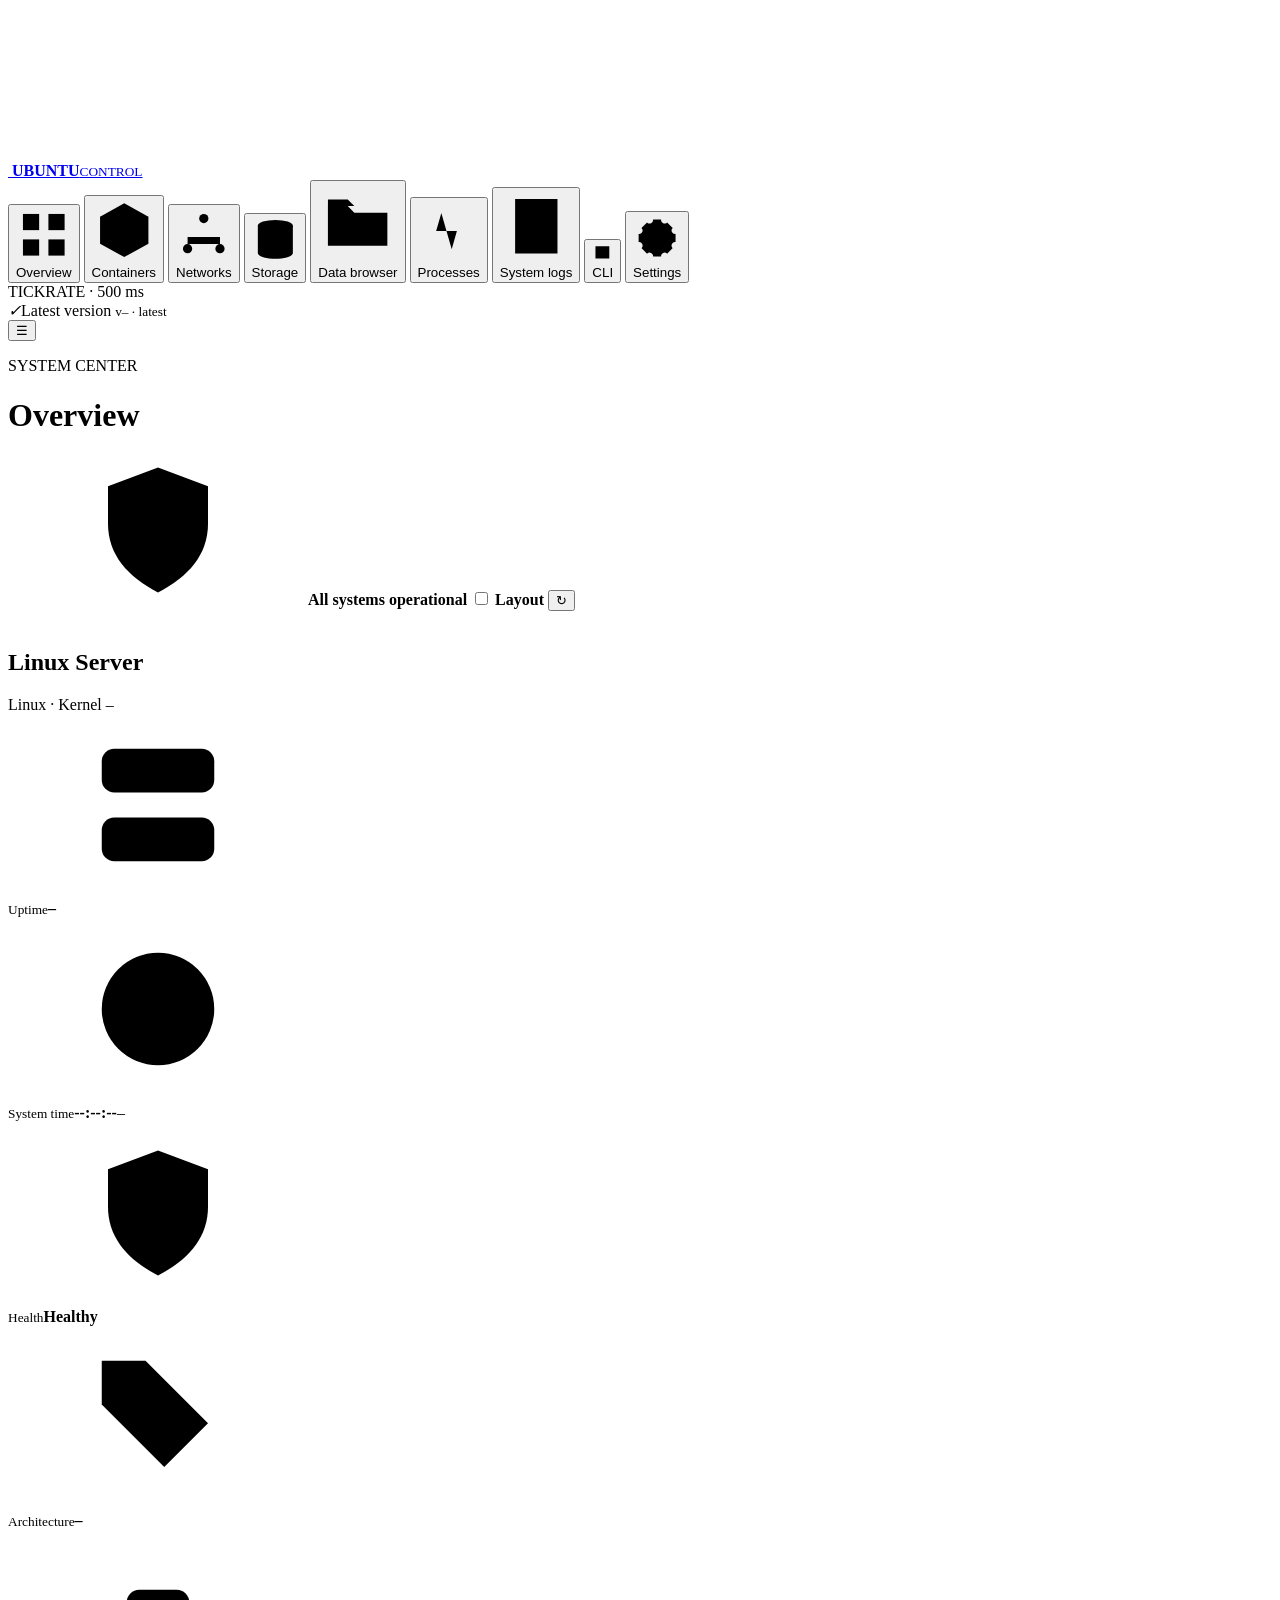
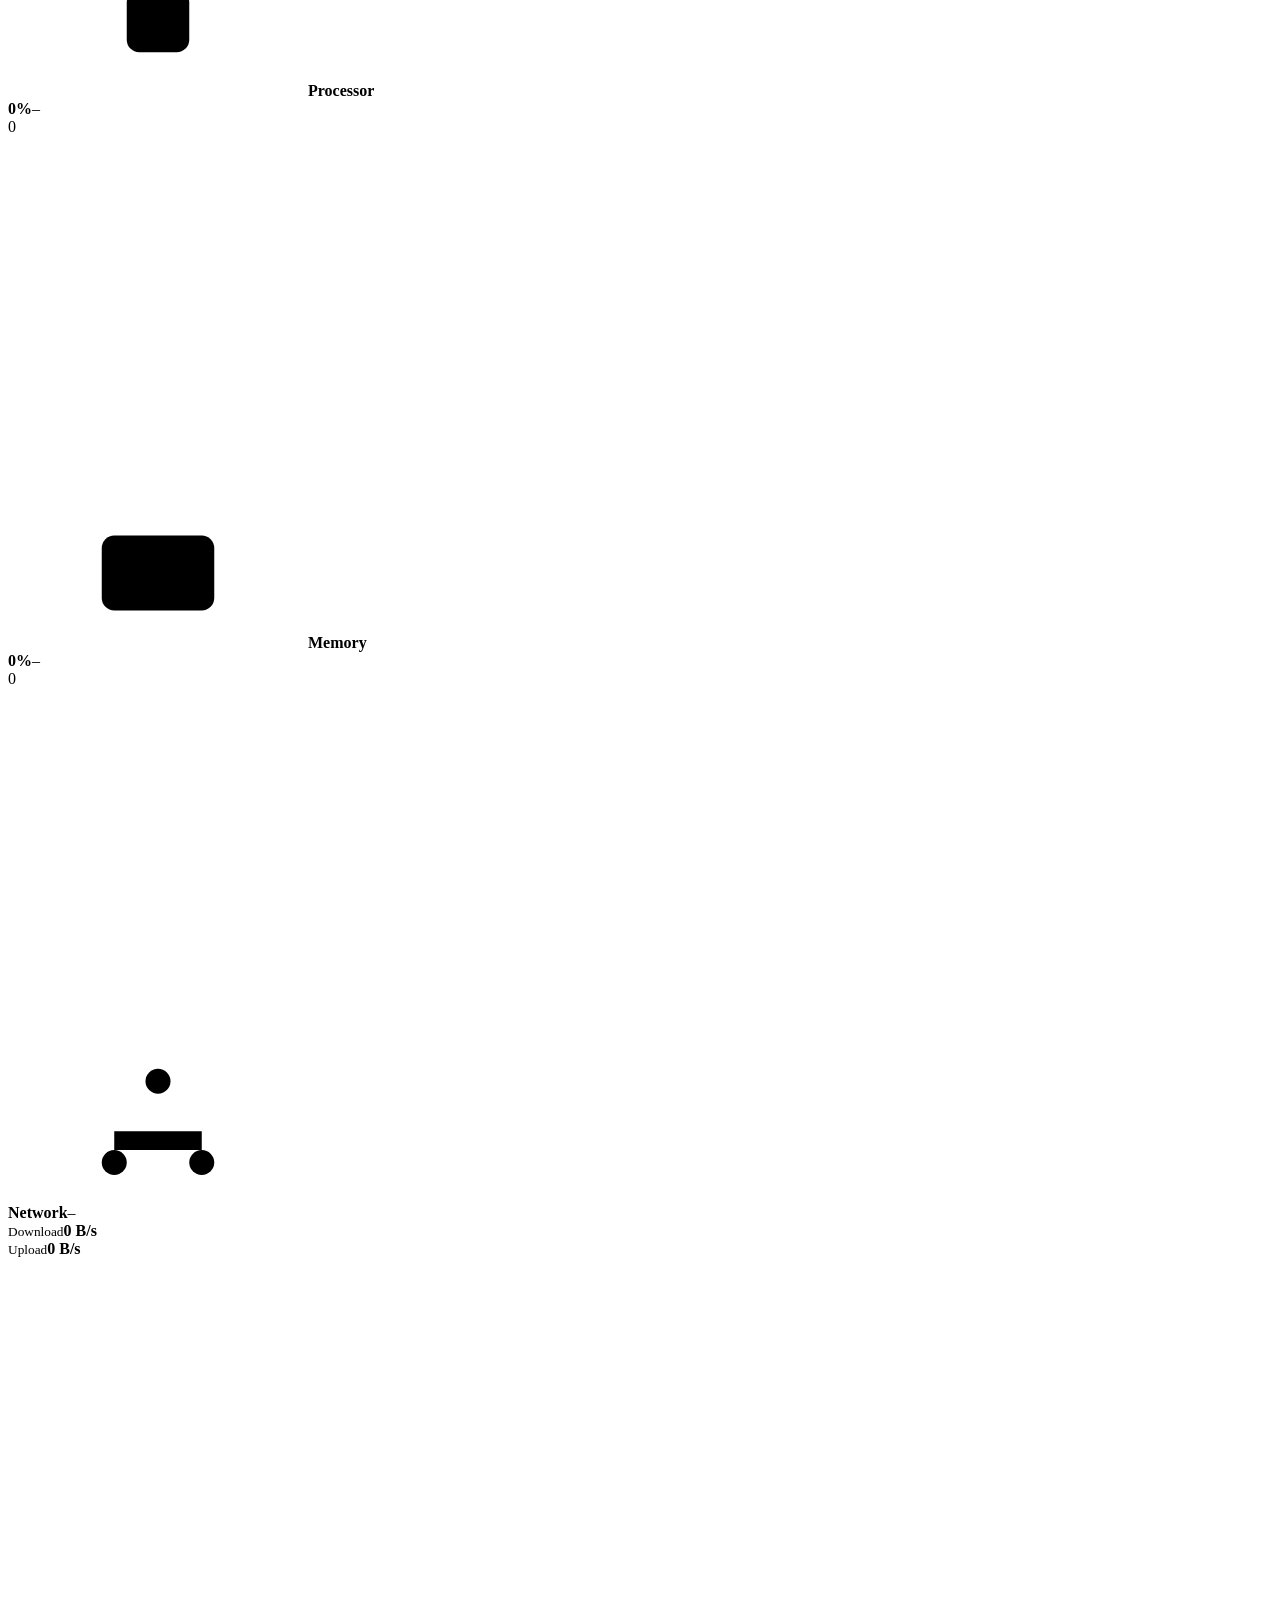
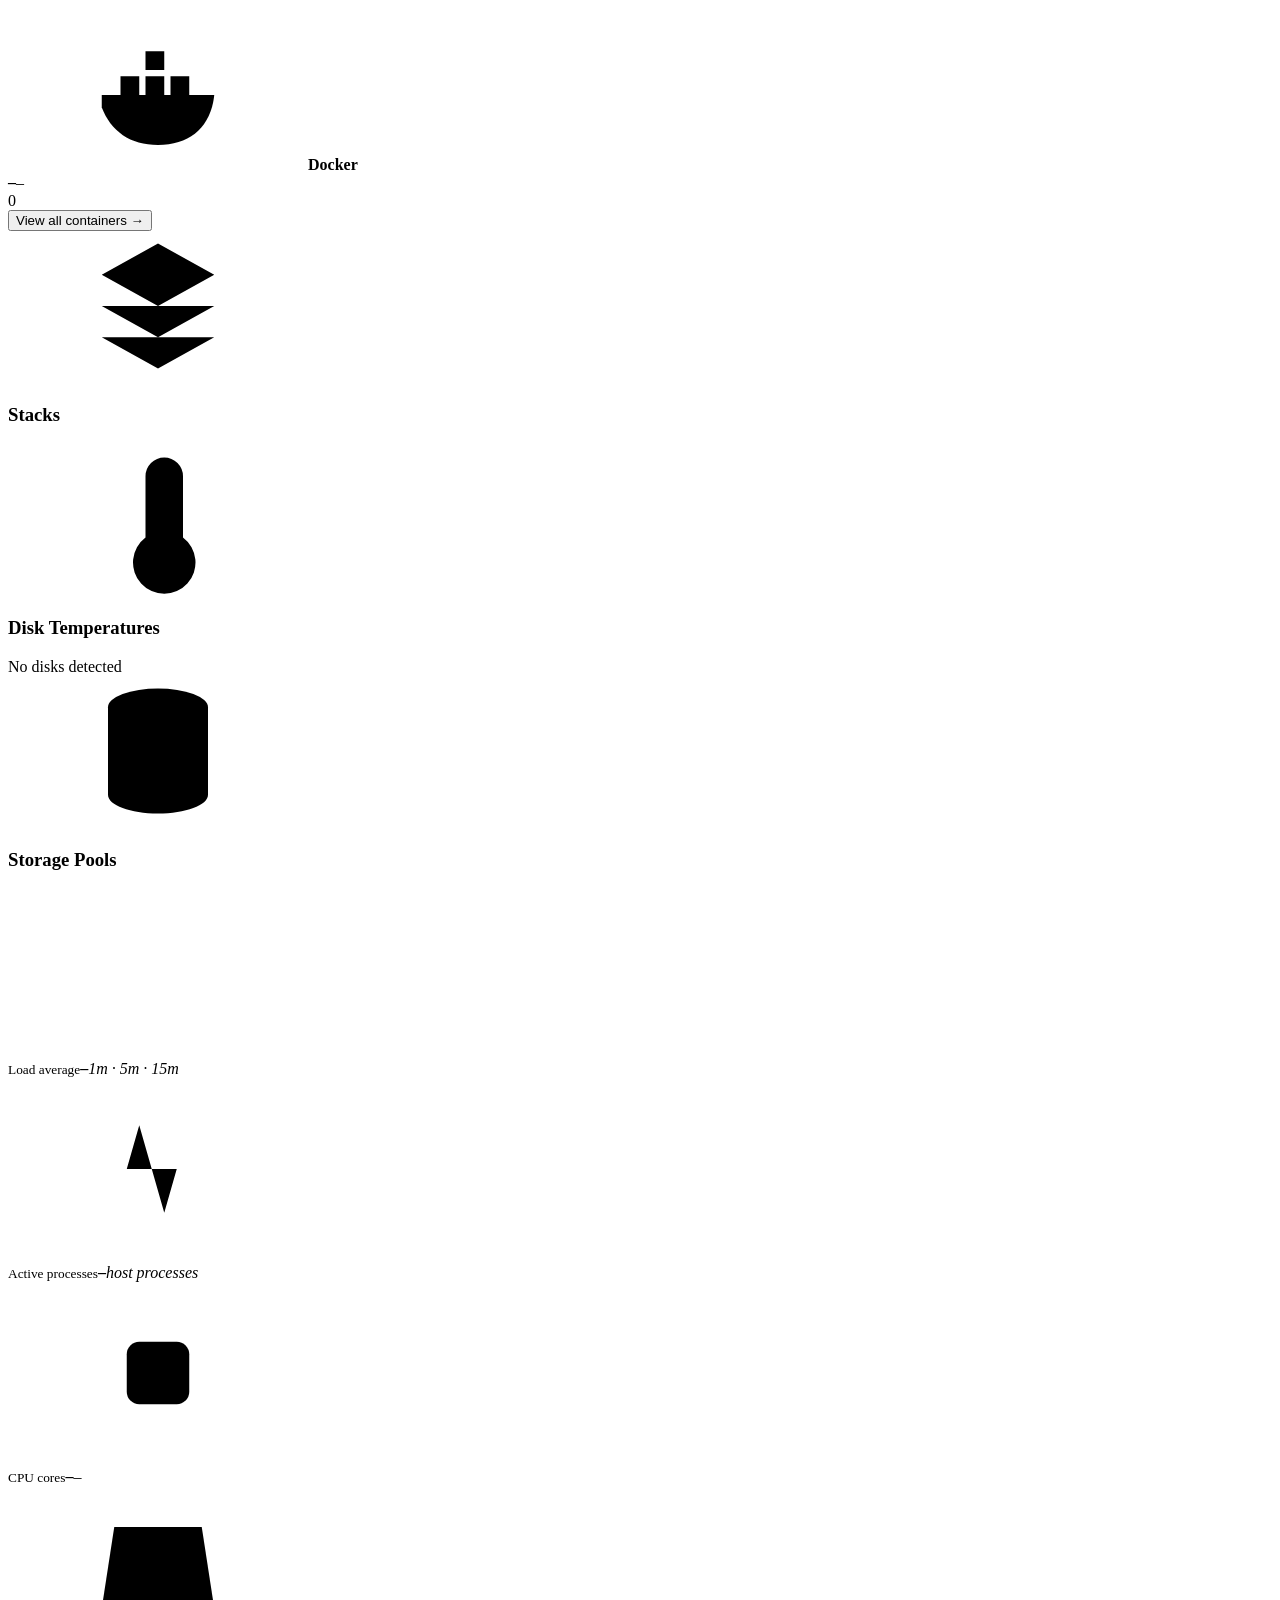
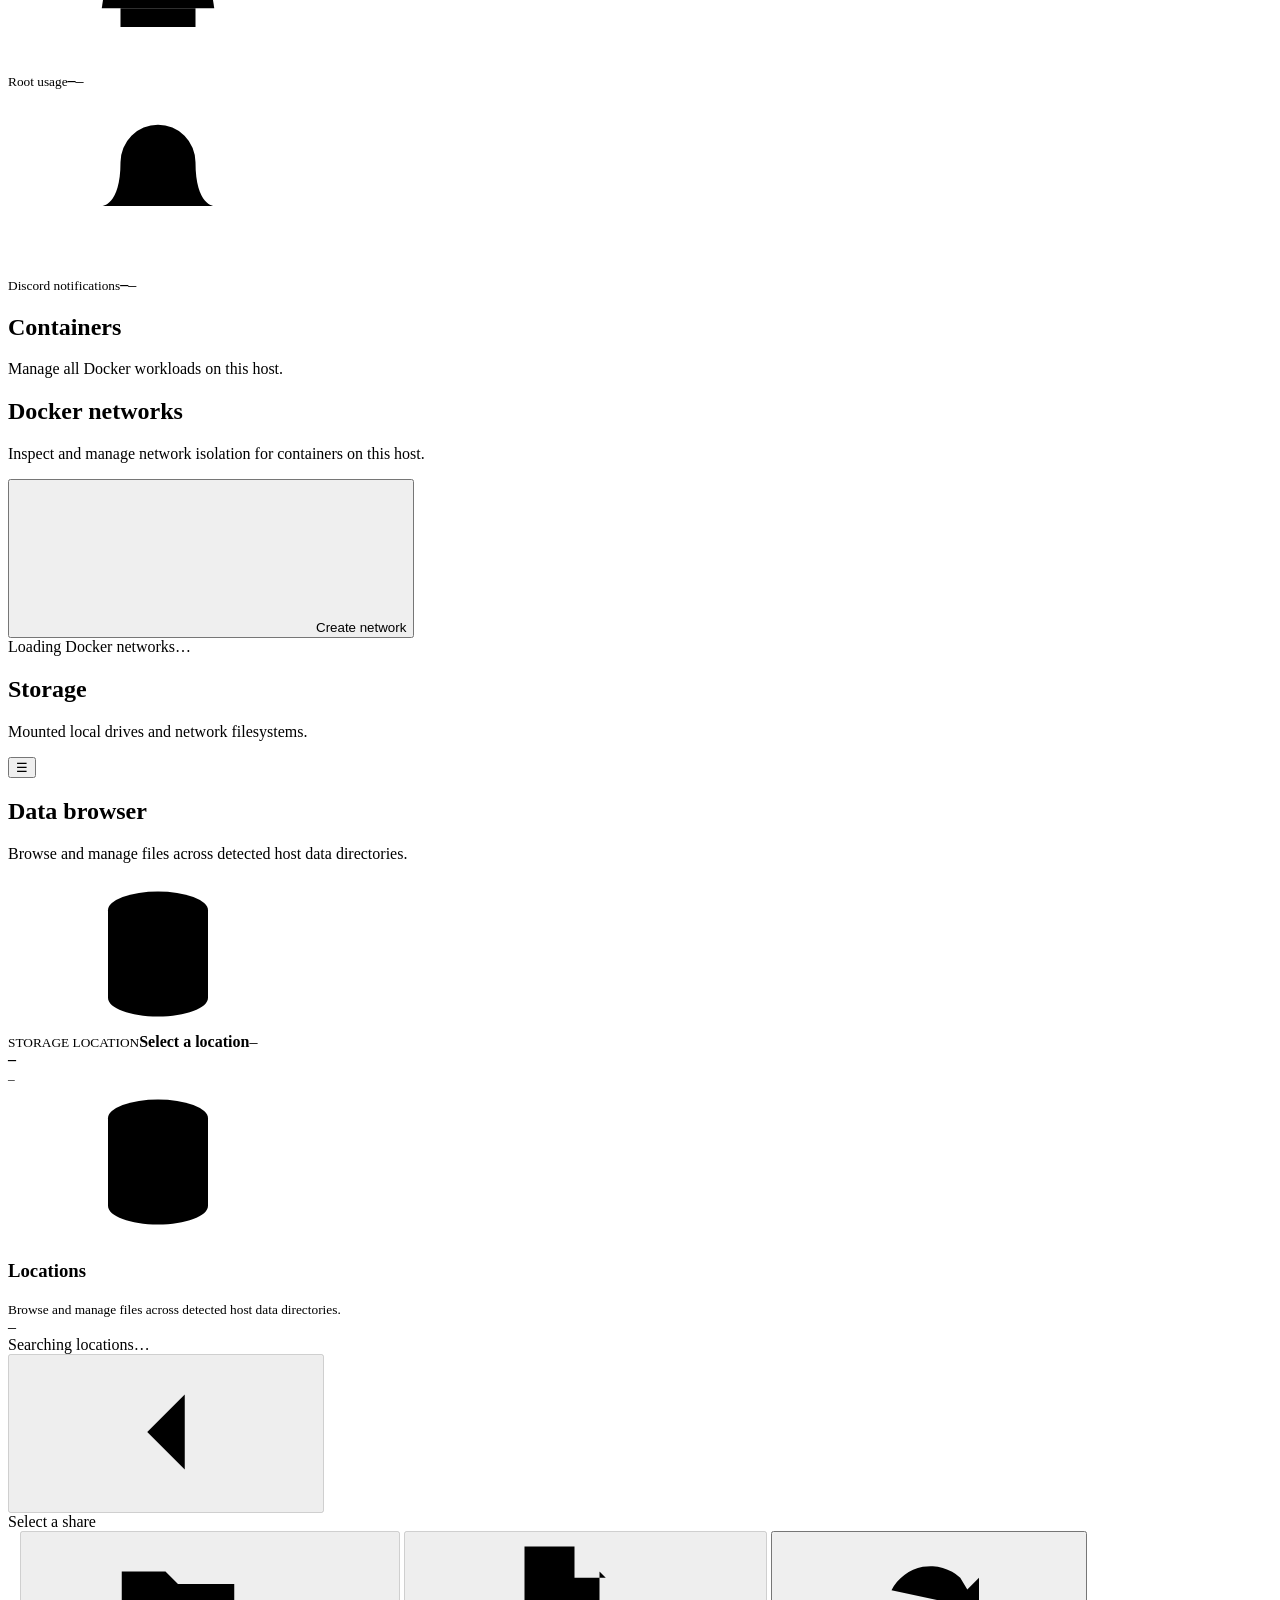
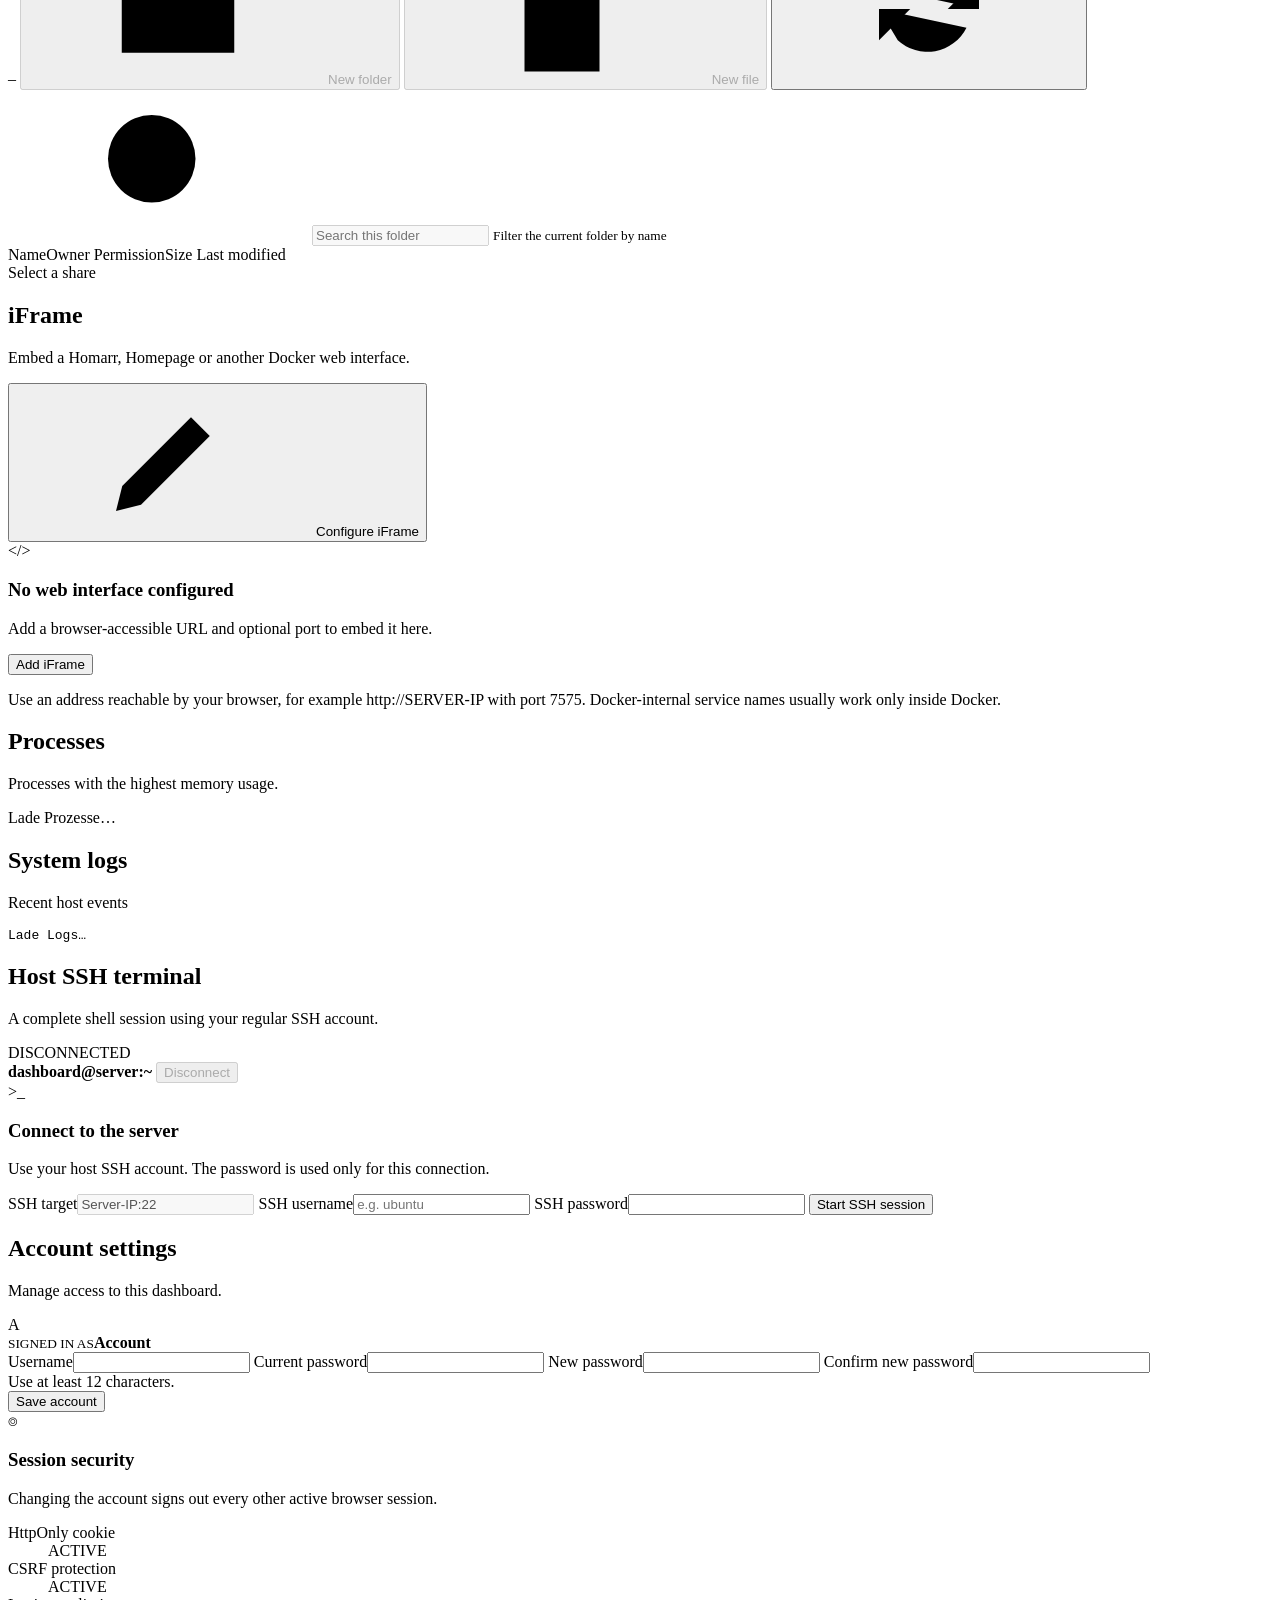
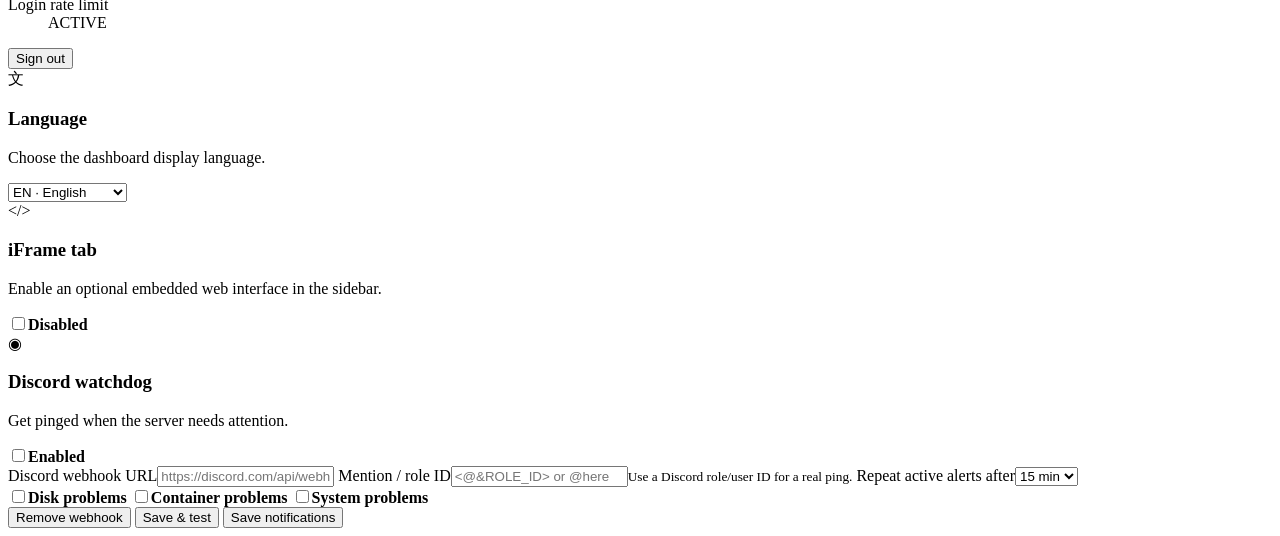
==== commit ec1454fb: "refactor: replace services workspace with iframe tab" ====
--- a/web/index.html
+++ b/web/index.html
@@ -50,7 +50,7 @@
       <button class="nav" data-page="networks"><svg viewBox="0 0 24 24"><circle cx="12" cy="5" r="2"/><circle cx="5" cy="18" r="2"/><circle cx="19" cy="18" r="2"/><path d="M12 7v4M5 16v-3h14v3M12 11H5"/></svg><span data-i18n="nav.networks">Networks</span></button>
       <button class="nav" data-page="storage"><svg viewBox="0 0 24 24"><ellipse cx="12" cy="5" rx="9" ry="3"/><path d="M3 5v7c0 1.7 4 3 9 3s9-1.3 9-3V5M3 12v7c0 1.7 4 3 9 3s9-1.3 9-3v-7"/></svg><span data-i18n="nav.storage">Storage</span></button>
       <button class="nav" data-page="shares"><svg viewBox="0 0 24 24"><path d="M3 7h6l2 2h10v10H3V7Z"/><path d="M3 7V5h6l2 2"/></svg><span data-i18n="nav.shares">Data browser</span></button>
-      <button class="nav services-nav" data-page="services" hidden><svg viewBox="0 0 24 24"><rect x="3" y="5" width="18" height="16" rx="2"/><path d="M8 3v4M16 3v4M3 10h18M8 14h.01M12 14h.01M16 14h.01M8 18h.01M12 18h.01"/></svg><span data-i18n="nav.services">Services</span></button>
+      <button class="nav iframe-nav" data-page="iframe" hidden><svg viewBox="0 0 24 24"><rect x="3" y="4" width="18" height="16" rx="2"/><path d="M8 9 5 12l3 3M16 9l3 3-3 3M14 7l-4 10"/></svg><span data-i18n="nav.iframe">iFrame</span></button>
       <button class="nav" data-page="processes"><svg viewBox="0 0 24 24"><path d="M3 12h4l2-7 4 14 2-7h6"/></svg><span data-i18n="nav.processes">Processes</span></button>
       <button class="nav" data-page="logs"><svg viewBox="0 0 24 24"><path d="M5 3h14v18H5zM8 8h8M8 12h8M8 16h5"/></svg><span data-i18n="nav.logs">System logs</span></button>
       <button class="nav" data-page="cli"><svg viewBox="0 0 24 24"><path d="M4 5h16v14H4zM8 9l3 3-3 3M13 15h4"/></svg><span data-i18n="nav.cli">CLI</span></button>
@@ -234,39 +234,25 @@
       </div>
     </section>
 
-    <section class="page services-page" id="page-services">
+    <section class="page iframe-page" id="page-iframe">
       <div class="section-intro service-page-intro">
-        <div><h2 data-i18n="services.title">Services</h2><p data-i18n="services.description">Your media schedule, app health and VPN route in one place.</p></div>
-        <button class="browser-create page-primary-action" id="services-configure"><svg class="ui-icon"><use href="#icon-edit"></use></svg><span data-i18n="services.configure">Configure services</span></button>
-      </div>
-      <div id="service-cards" class="service-cards">
-        <div class="panel services-empty" data-i18n="services.loading">Loading services…</div>
-      </div>
-      <article class="panel media-calendar">
-        <div class="calendar-toolbar">
-          <div>
-            <small data-i18n="services.mediaSchedule">MEDIA SCHEDULE</small>
-            <h3 id="calendar-month">–</h3>
-          </div>
-          <div class="calendar-legend" id="calendar-legend"></div>
-          <div class="calendar-controls">
-            <button class="action" id="calendar-previous" type="button" aria-label="Previous month">←</button>
-            <button class="action calendar-today" id="calendar-today" type="button" data-i18n="services.today">Today</button>
-            <button class="action" id="calendar-next" type="button" aria-label="Next month">→</button>
-          </div>
-        </div>
-        <div class="calendar-weekdays" id="calendar-weekdays"></div>
-        <div class="calendar-grid" id="calendar-grid">
-          <div class="calendar-loading" data-i18n="services.calendarEmpty">Add a Sonarr or Radarr instance to fill your calendar.</div>
-        </div>
+        <div><h2 data-i18n="iframe.title">iFrame</h2><p data-i18n="iframe.description">Embed a Homarr, Homepage or another Docker web interface.</p></div>
+        <div class="iframe-actions">
+          <a class="action iframe-open" id="iframe-open" href="#" target="_blank" rel="noopener noreferrer" hidden><svg class="ui-icon"><use href="#icon-open"></use></svg><span data-i18n="iframe.open">Open separately</span></a>
+          <button class="action" id="iframe-refresh" type="button" hidden><svg class="ui-icon"><use href="#icon-refresh"></use></svg><span data-i18n="iframe.refresh">Reload</span></button>
+          <button class="browser-create page-primary-action" id="iframe-configure" type="button"><svg class="ui-icon"><use href="#icon-edit"></use></svg><span data-i18n="iframe.configure">Configure iFrame</span></button>
+        </div>
+      </div>
+      <article class="panel iframe-panel">
+        <div class="iframe-empty" id="iframe-empty">
+          <span>&lt;/&gt;</span>
+          <h3 data-i18n="iframe.emptyTitle">No web interface configured</h3>
+          <p data-i18n="iframe.emptyDescription">Add a browser-accessible URL and optional port to embed it here.</p>
+          <button class="browser-create" id="iframe-empty-configure" type="button" data-i18n="iframe.add">Add iFrame</button>
+        </div>
+        <iframe id="embedded-app" title="Embedded web interface" loading="lazy" referrerpolicy="no-referrer" hidden></iframe>
       </article>
-      <article class="panel docker-service-panel">
-        <div class="panel-head">
-          <div><span class="panel-icon"><svg class="ui-icon"><use href="#icon-docker"></use></svg></span><h3 data-i18n="services.dockerRuntime">Docker runtime</h3></div>
-          <span id="service-docker-summary" class="service-panel-status">–</span>
-        </div>
-        <div id="service-docker-grid" class="service-docker-grid"></div>
-      </article>
+      <p class="iframe-footnote" data-i18n="iframe.browserHint">Use an address reachable by your browser, for example http://SERVER-IP with port 7575. Docker-internal service names usually work only inside Docker.</p>
     </section>
 
     <section class="page" id="page-processes">
@@ -347,10 +333,10 @@
             <option value="pl">PL · Polski</option>
           </select>
         </article>
-        <article class="panel services-toggle-card">
-          <span class="preferences-icon">◫</span>
-          <div><h3 data-i18n="services.settingsTitle">Services tab</h3><p data-i18n="services.settingsDescription">Show media calendar, ARR integrations and VPN status in the sidebar.</p></div>
-          <label class="setting-switch"><input id="services-enabled" type="checkbox"><span><i></i></span><b id="services-enabled-label" data-i18n="common.disabled">Disabled</b></label>
+        <article class="panel iframe-toggle-card">
+          <span class="preferences-icon">&lt;/&gt;</span>
+          <div><h3 data-i18n="iframe.settingsTitle">iFrame tab</h3><p data-i18n="iframe.settingsDescription">Enable an optional embedded web interface in the sidebar.</p></div>
+          <label class="setting-switch"><input id="iframe-enabled" type="checkbox"><span><i></i></span><b id="iframe-enabled-label">Disabled</b></label>
         </article>
         <article class="panel notification-card">
           <div class="notification-head">
@@ -433,44 +419,17 @@
     </form>
   </dialog>
 
-  <dialog id="services-dialog" class="app-dialog services-dialog">
-    <form id="services-form" autocomplete="off">
-      <div class="dialog-head">
-        <div><small data-i18n="services.integrations">INTEGRATIONS</small><h3 data-i18n="services.configure">Configure services</h3></div>
-        <button type="button" class="dialog-close" data-close-dialog="services-dialog">×</button>
-      </div>
-      <p class="services-dialog-copy" data-i18n="services.secretHint">API keys are stored only in services.json and are never sent back to the browser.</p>
-      <section class="integration-editor">
-        <div class="integration-editor-head">
-          <div><h4 data-i18n="services.apps">Apps & integrations</h4><small data-i18n="services.multipleHint">Add multiple apps; Sonarr and Radarr also populate the calendar.</small></div>
-          <div class="integration-add">
-            <select id="service-preset" aria-label="Integration type"></select>
-            <button class="action" id="add-service" type="button" data-i18n="services.add">+ Add</button>
-          </div>
-        </div>
-        <div id="arr-instance-list" class="arr-instance-list"></div>
-      </section>
-      <section class="integration-editor gluetun-editor">
-        <div class="integration-editor-head">
-          <div><h4>Gluetun VPN</h4><small data-i18n="services.gluetunHint">Display tunnel health, public IP and current country.</small></div>
-          <label class="setting-switch"><input id="gluetun-enabled" type="checkbox"><span><i></i></span><b data-i18n="common.enabled">Enabled</b></label>
-        </div>
-        <div class="gluetun-fields">
-          <label><span data-i18n="services.url">Control server URL</span><input id="gluetun-url" type="url" placeholder="http://gluetun:8000"></label>
-          <label><span data-i18n="services.containerName">Docker container name</span><input id="gluetun-container" placeholder="gluetun"></label>
-          <label><span data-i18n="services.authentication">Authentication</span><select id="gluetun-auth"><option value="none" data-i18n="services.authNone">None</option><option value="apikey">API key</option><option value="basic">Basic auth</option></select></label>
-          <label class="gluetun-api-field"><span>API key</span><input id="gluetun-api-key" type="password" autocomplete="new-password"></label>
-          <label class="gluetun-basic-field"><span data-i18n="services.username">Username</span><input id="gluetun-username" autocomplete="off"></label>
-          <label class="gluetun-basic-field"><span data-i18n="services.password">Password</span><input id="gluetun-password" type="password" autocomplete="new-password"></label>
-        </div>
-      </section>
-      <small id="services-dialog-error" role="alert"></small>
-      <div class="dialog-actions"><button type="button" class="action" data-close-dialog="services-dialog" data-i18n="common.cancel">Cancel</button><button type="submit" class="dialog-primary" data-i18n="services.save">Save services</button></div>
-    </form>
-  </dialog>
-
-  <dialog id="calendar-event-dialog" class="app-dialog calendar-event-dialog">
-    <div id="calendar-event-content"></div>
+  <dialog id="iframe-dialog" class="app-dialog small-dialog">
+    <form id="iframe-form" autocomplete="off">
+      <div class="dialog-head"><div><small>IFRAME</small><h3 data-i18n="iframe.configure">Configure iFrame</h3></div><button type="button" class="dialog-close" data-close-dialog="iframe-dialog">×</button></div>
+      <p class="iframe-dialog-copy" data-i18n="iframe.dialogHint">Enter the address your browser uses to open Homarr, Homepage or another web UI.</p>
+      <div class="iframe-fields">
+        <label><span data-i18n="iframe.url">URL or host</span><input id="iframe-url" placeholder="http://192.168.1.10" required></label>
+        <label><span data-i18n="iframe.port">Port (optional)</span><input id="iframe-port" type="number" min="1" max="65535" placeholder="7575"></label>
+      </div>
+      <small id="iframe-dialog-error" role="alert"></small>
+      <div class="dialog-actions"><button type="button" class="action" data-close-dialog="iframe-dialog" data-i18n="common.cancel">Cancel</button><button type="submit" class="dialog-primary" data-i18n="iframe.save">Save iFrame</button></div>
+    </form>
   </dialog>
 
   <div id="toast" role="status"></div>
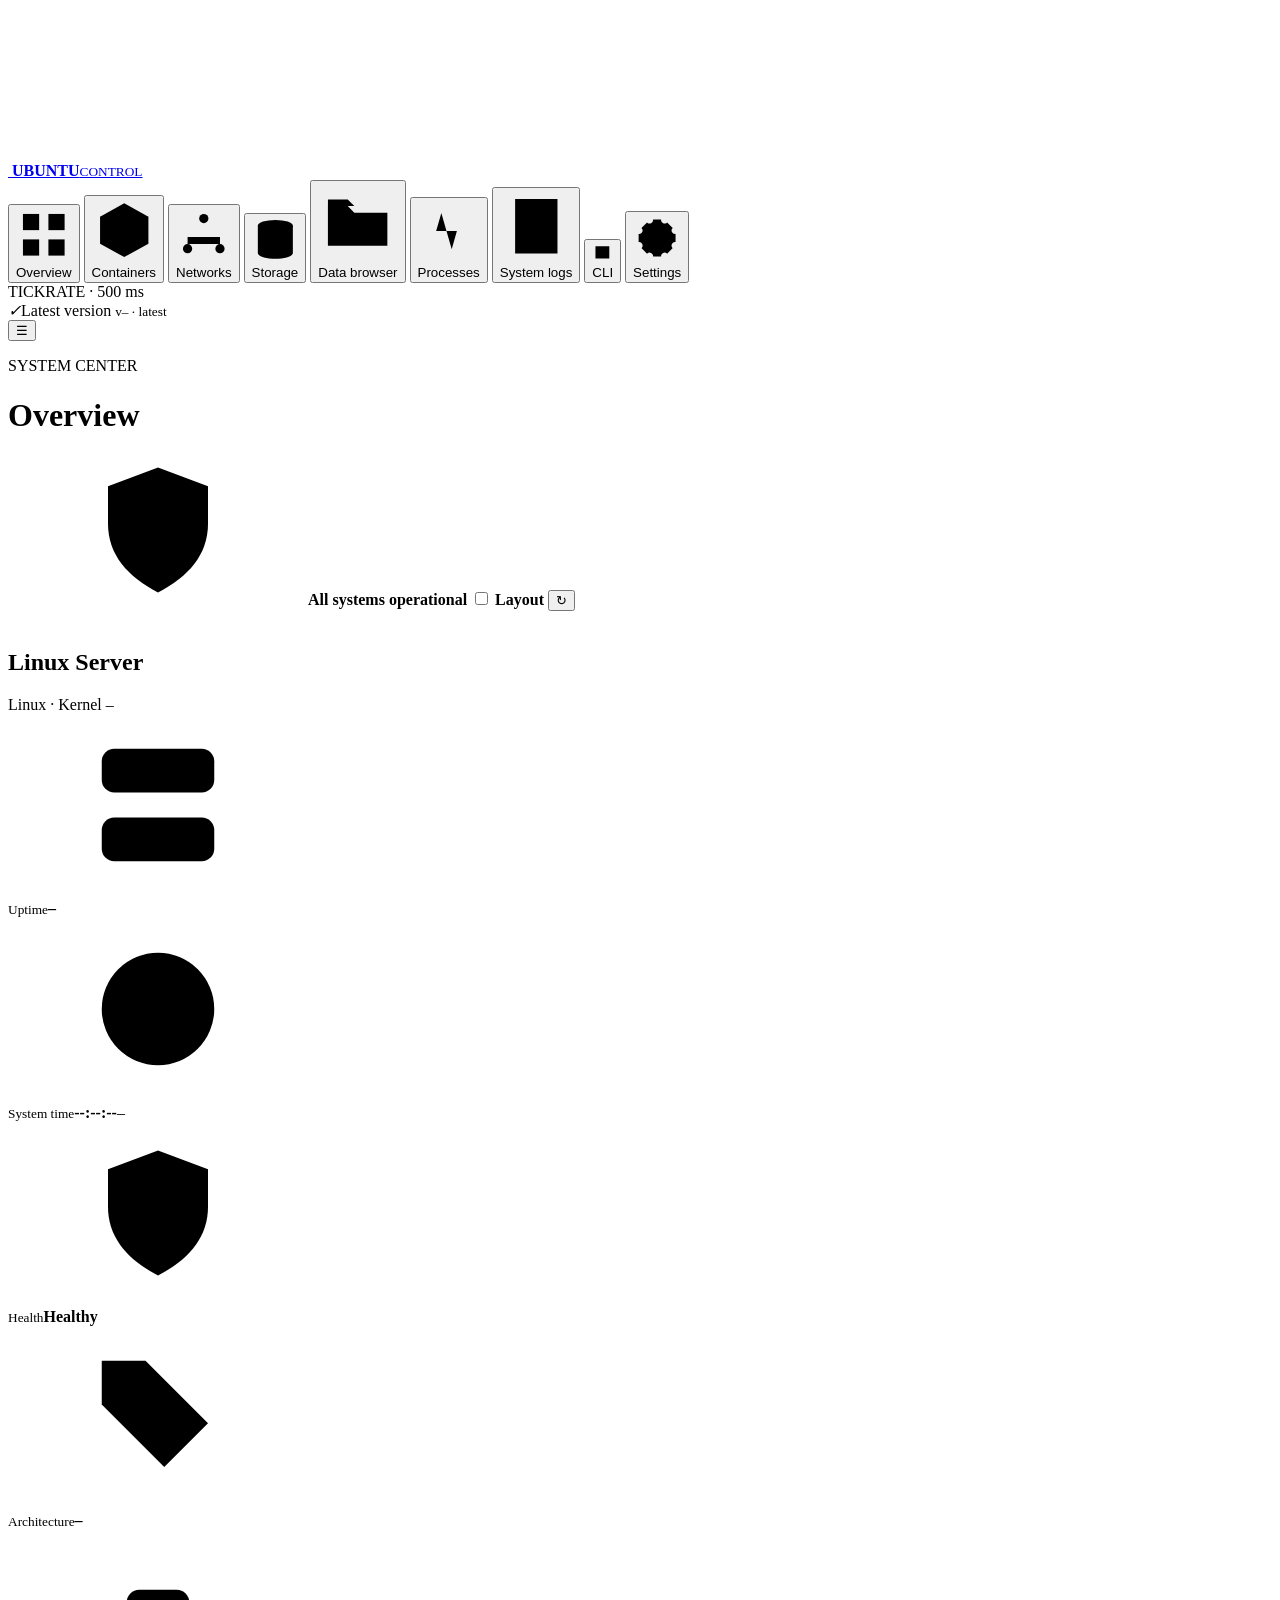
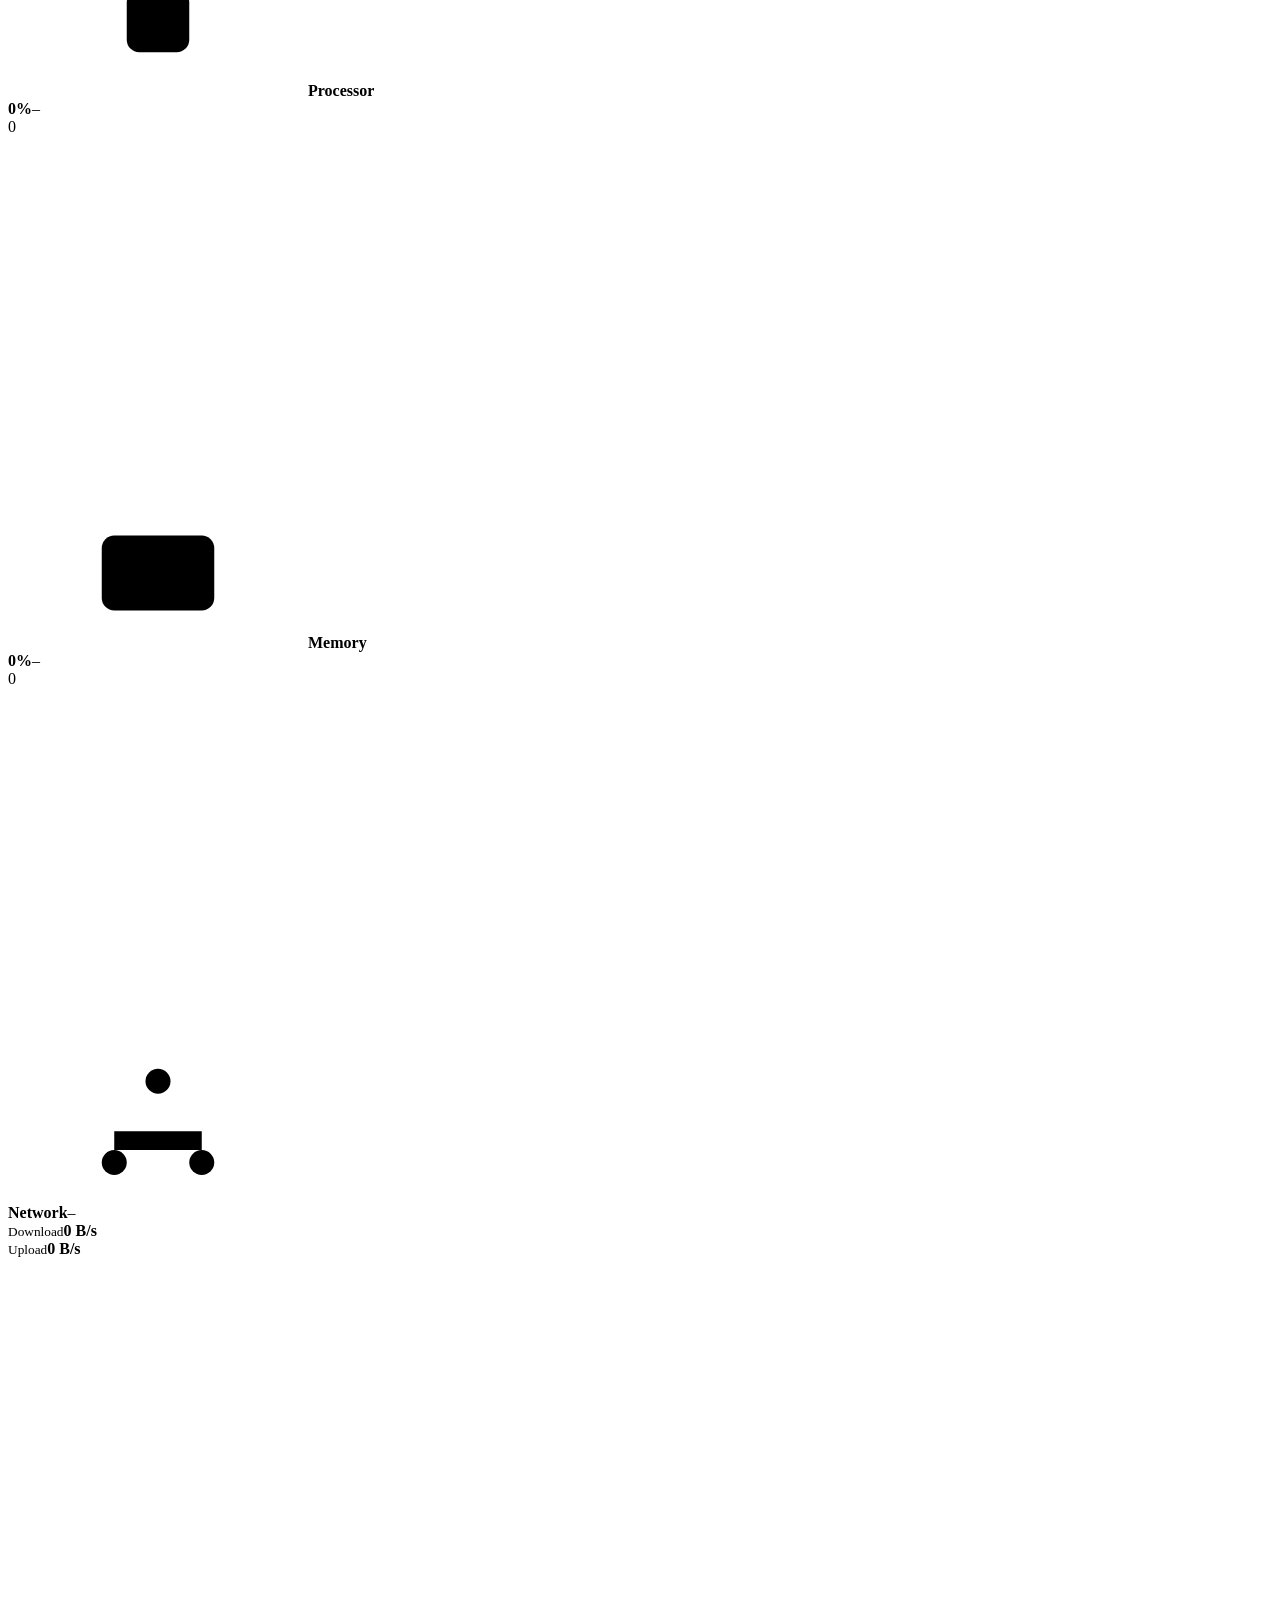
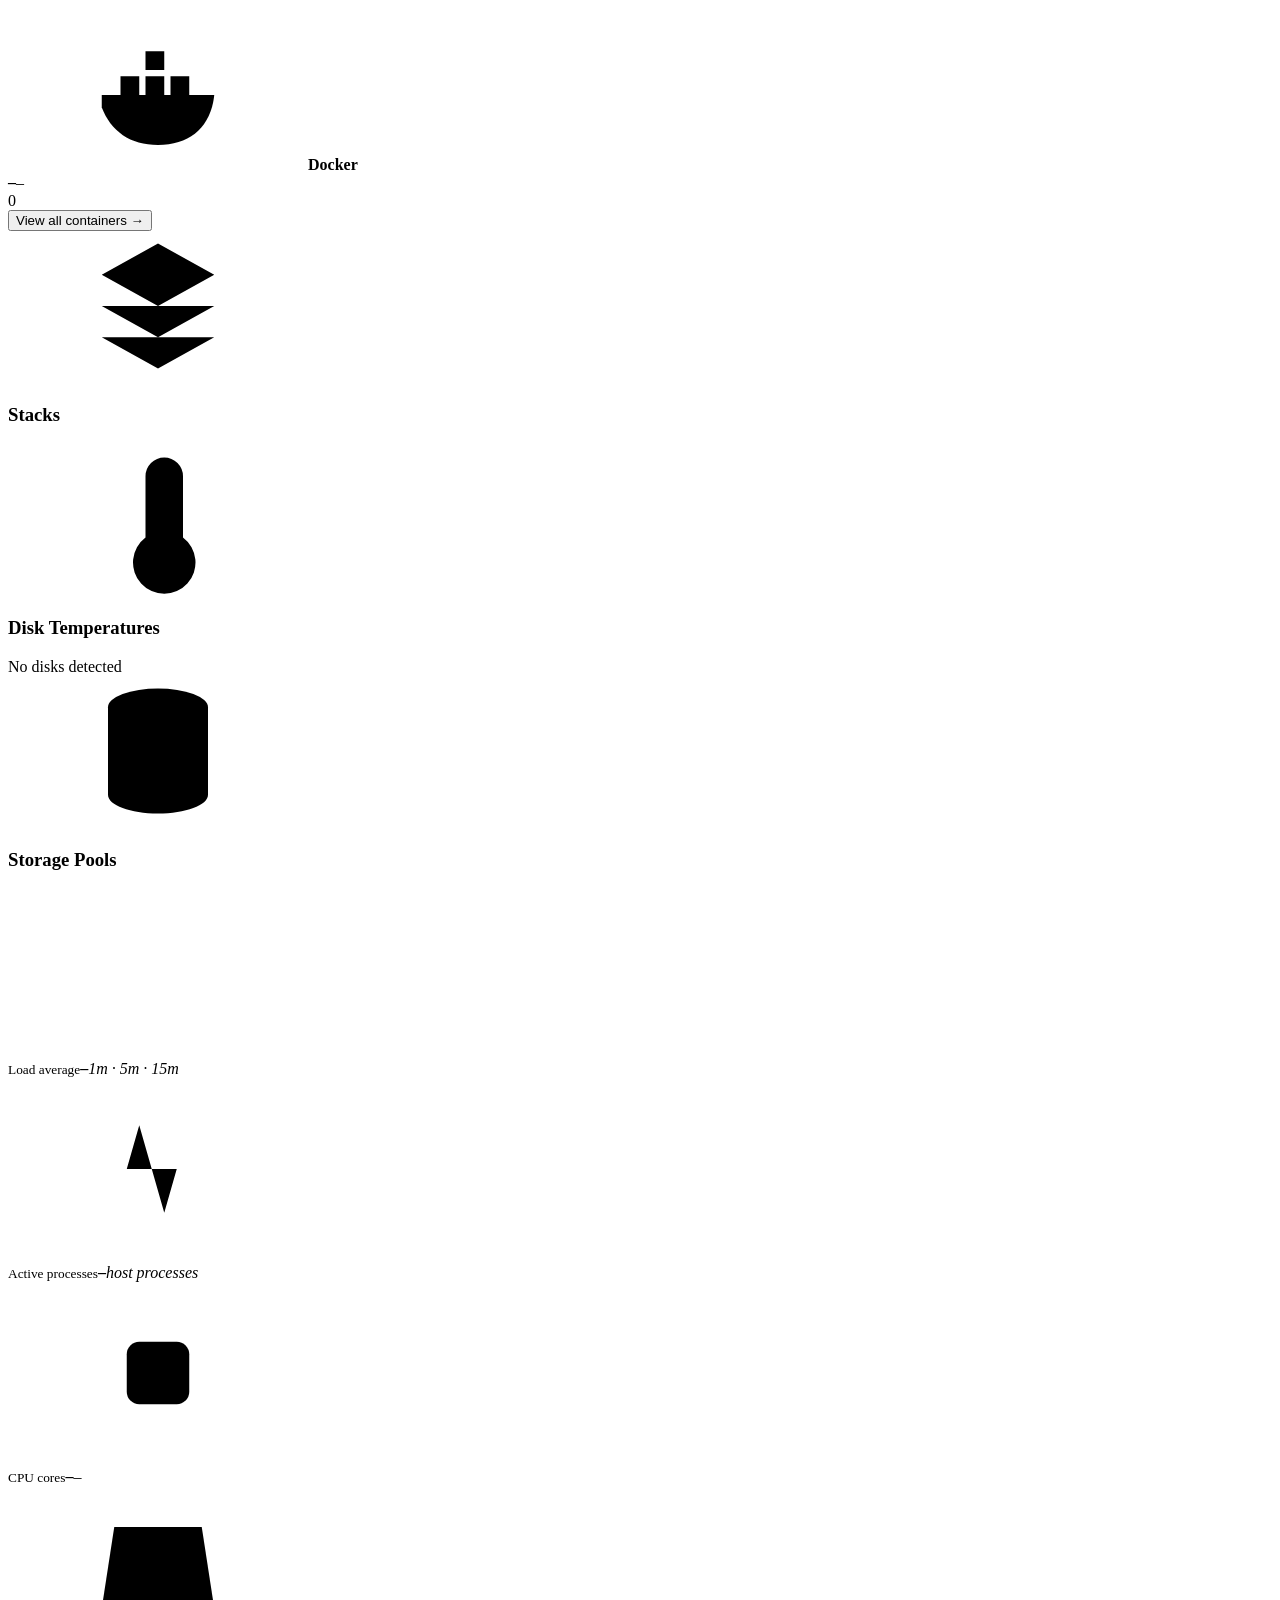
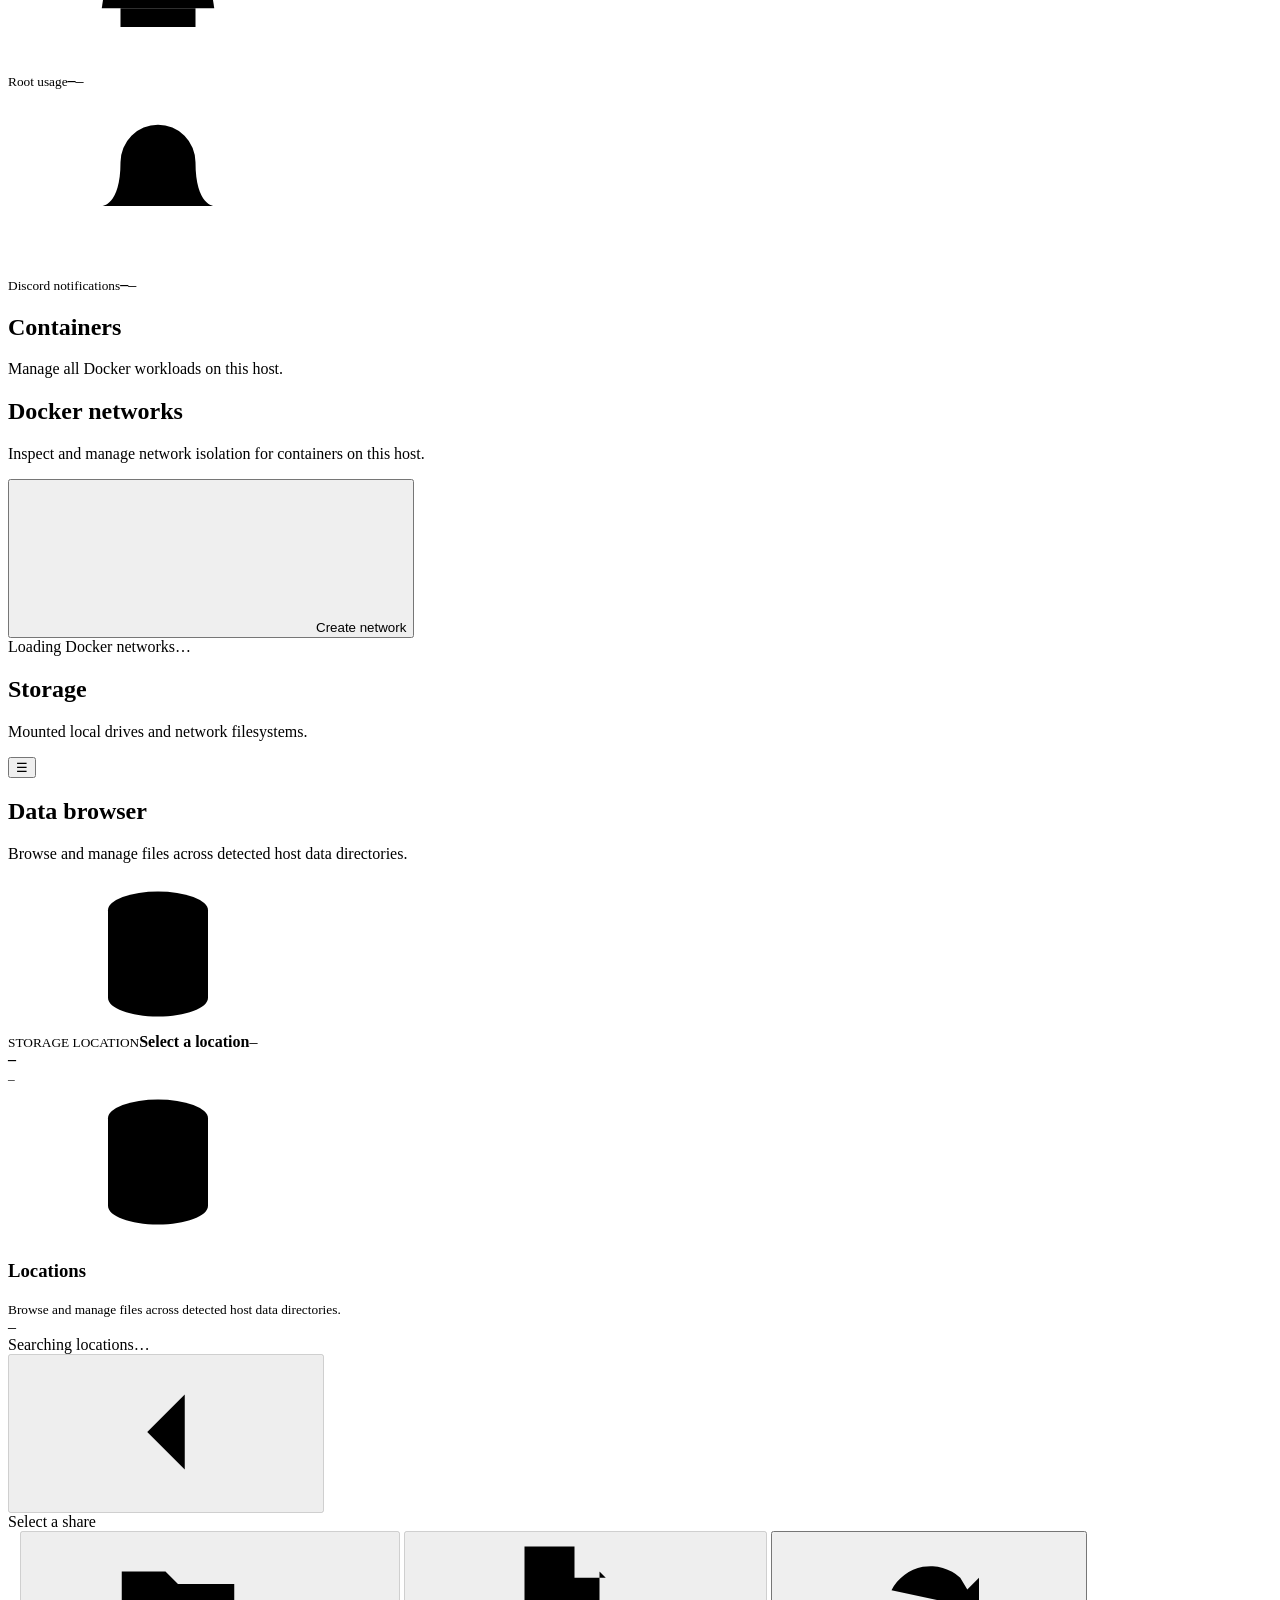
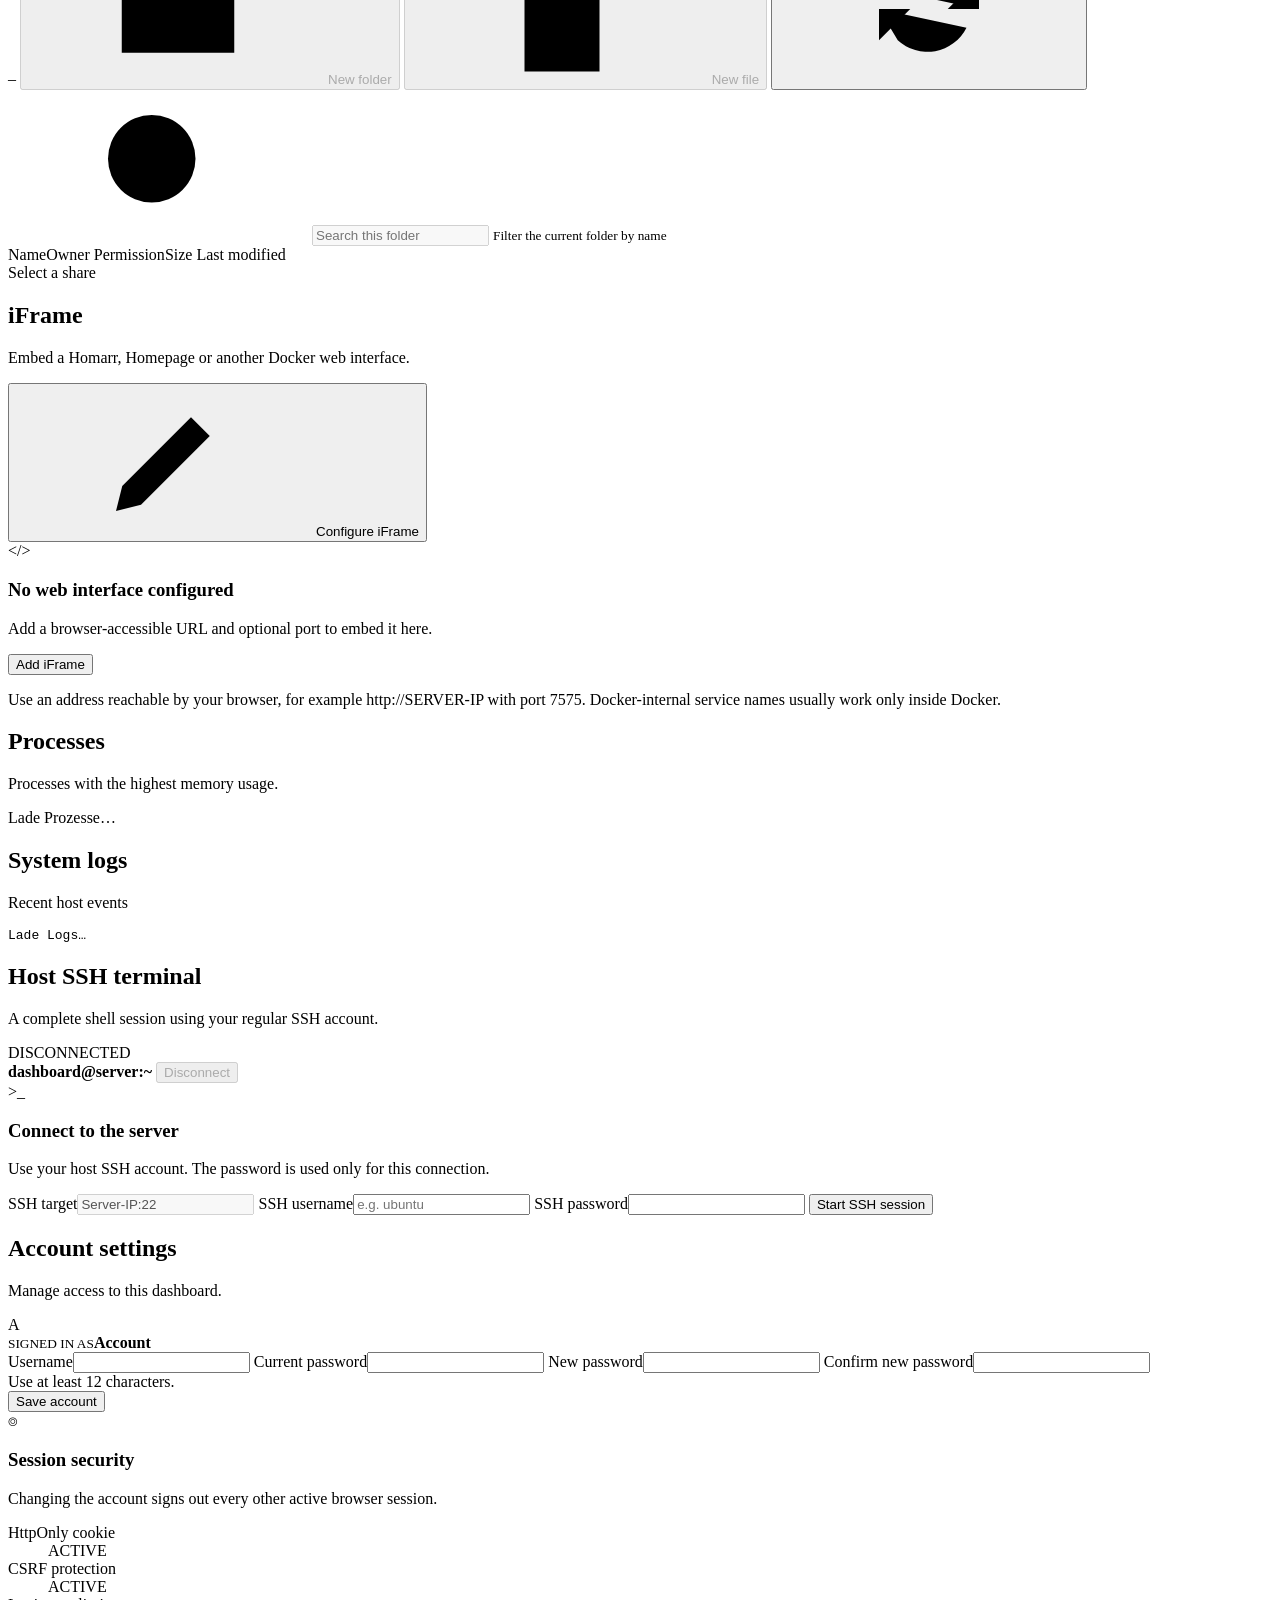
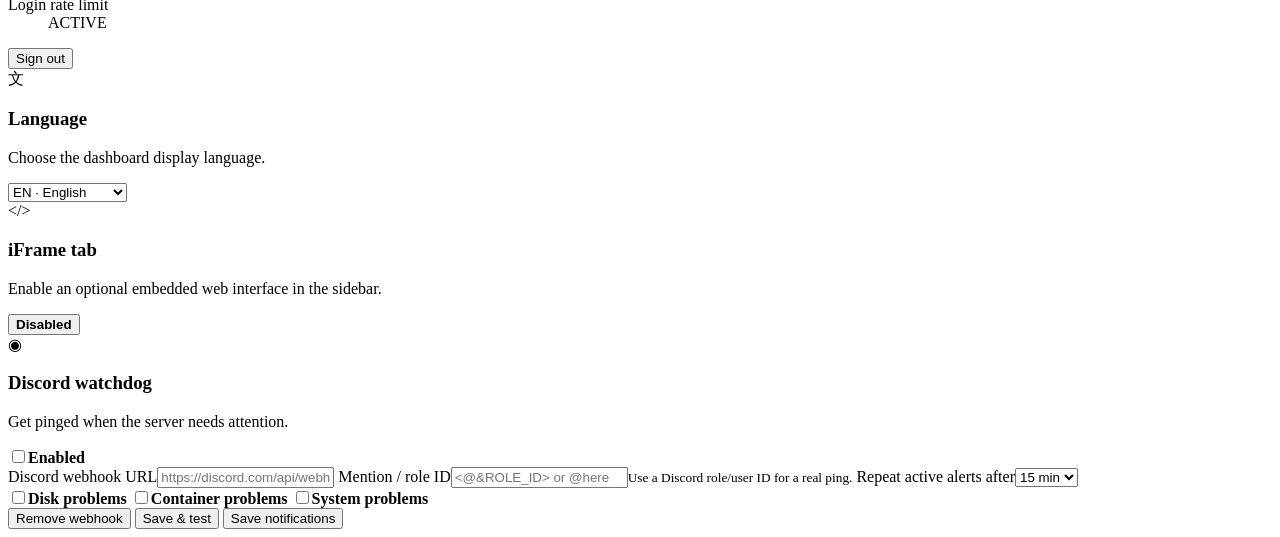
==== commit ea37ef9c: "fix: allow live iframe activation and reliable toggle" ====
--- a/web/index.html
+++ b/web/index.html
@@ -5,8 +5,8 @@
   <meta name="viewport" content="width=device-width, initial-scale=1">
   <meta name="theme-color" content="#0b0e13">
   <title>Ubuntu Server Dashboard</title>
-  <link rel="stylesheet" href="/vendor/xterm.css?v=1.13.0">
-  <link rel="stylesheet" href="/styles.css?v=1.13.0">
+  <link rel="stylesheet" href="/vendor/xterm.css?v=1.13.1">
+  <link rel="stylesheet" href="/styles.css?v=1.13.1">
 </head>
 <body>
   <svg class="icon-sprite" aria-hidden="true">
@@ -336,7 +336,8 @@
         <article class="panel iframe-toggle-card">
           <span class="preferences-icon">&lt;/&gt;</span>
           <div><h3 data-i18n="iframe.settingsTitle">iFrame tab</h3><p data-i18n="iframe.settingsDescription">Enable an optional embedded web interface in the sidebar.</p></div>
-          <label class="setting-switch"><input id="iframe-enabled" type="checkbox"><span><i></i></span><b id="iframe-enabled-label">Disabled</b></label>
+          <button class="iframe-setting-switch" id="iframe-enabled" type="button" role="switch" aria-checked="false"><span><i></i></span><b id="iframe-enabled-label">Disabled</b></button>
+          <small id="iframe-toggle-status" role="status"></small>
         </article>
         <article class="panel notification-card">
           <div class="notification-head">
@@ -433,9 +434,9 @@
   </dialog>
 
   <div id="toast" role="status"></div>
-  <script src="/i18n.js?v=1.13.0"></script>
-  <script src="/vendor/xterm.js?v=1.13.0"></script>
-  <script src="/vendor/addon-fit.js?v=1.13.0"></script>
-  <script src="/app.js?v=1.13.0"></script>
+  <script src="/i18n.js?v=1.13.1"></script>
+  <script src="/vendor/xterm.js?v=1.13.1"></script>
+  <script src="/vendor/addon-fit.js?v=1.13.1"></script>
+  <script src="/app.js?v=1.13.1"></script>
 </body>
 </html>
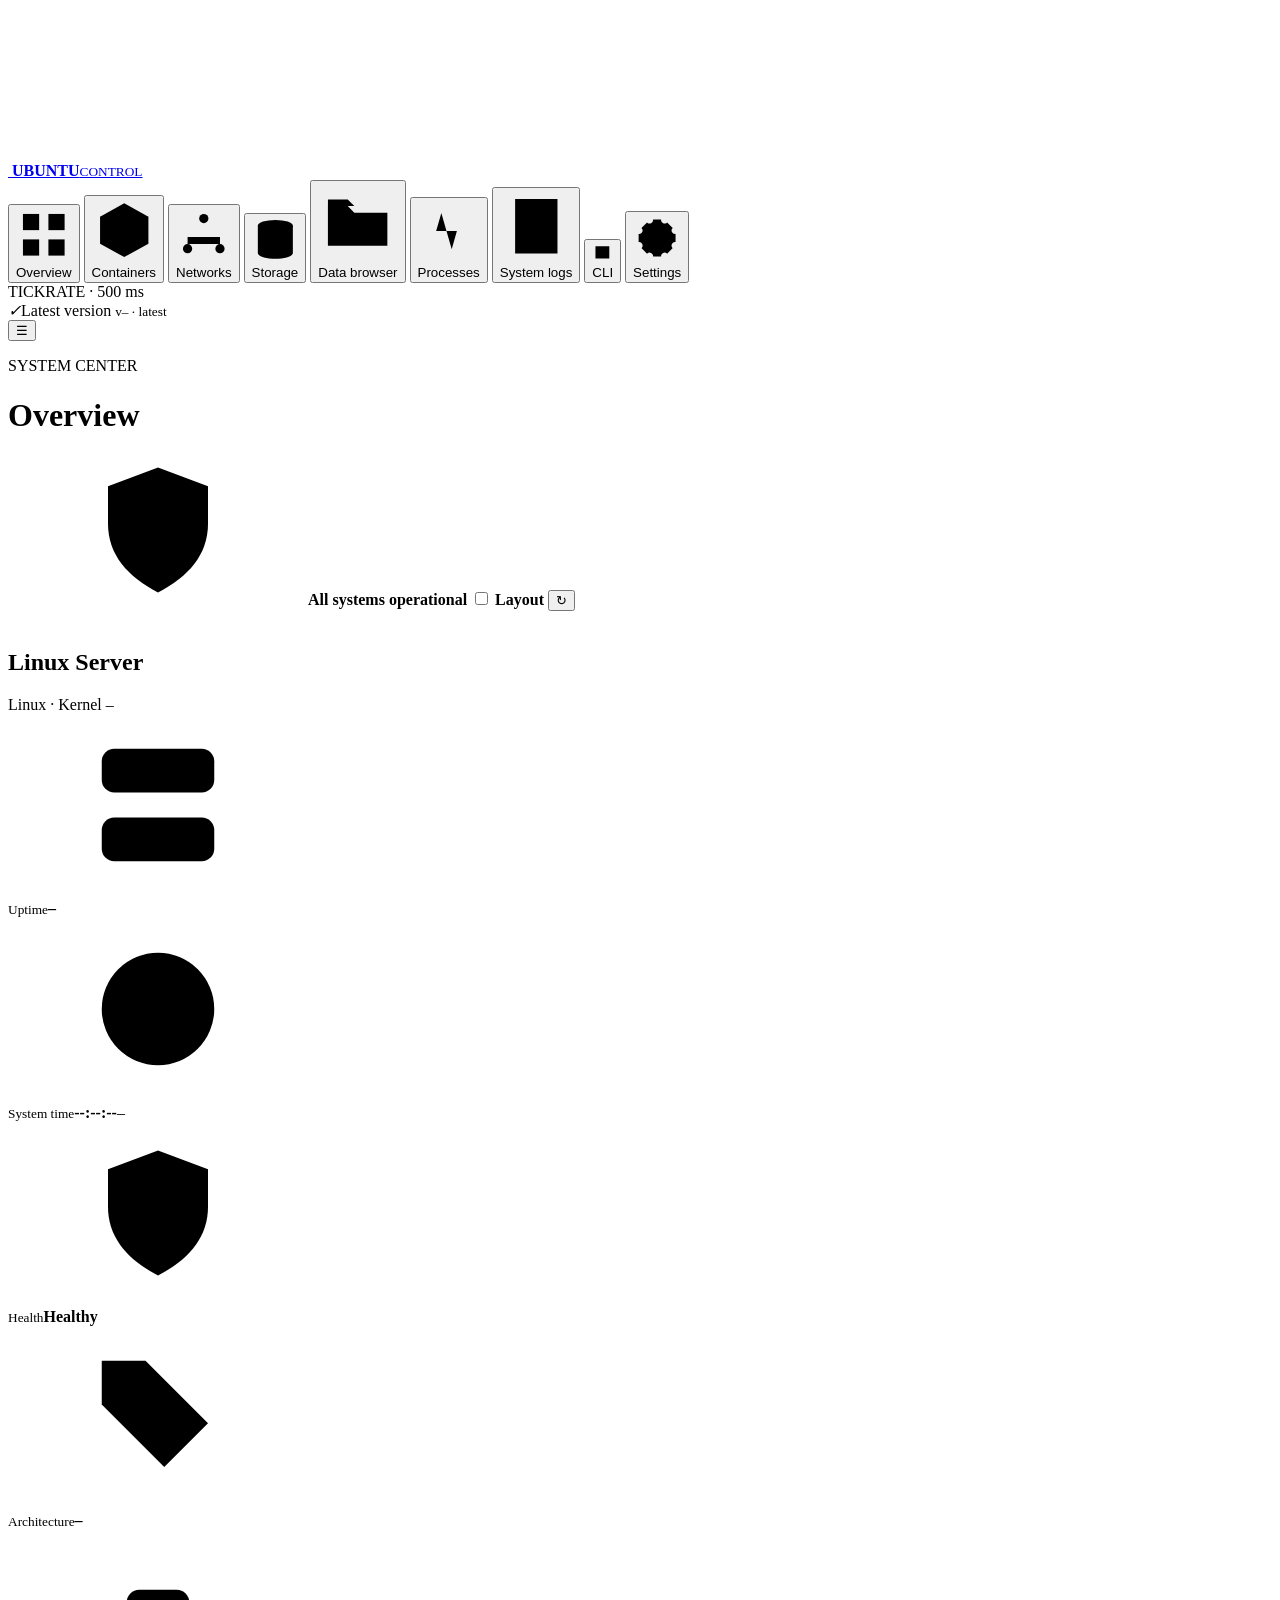
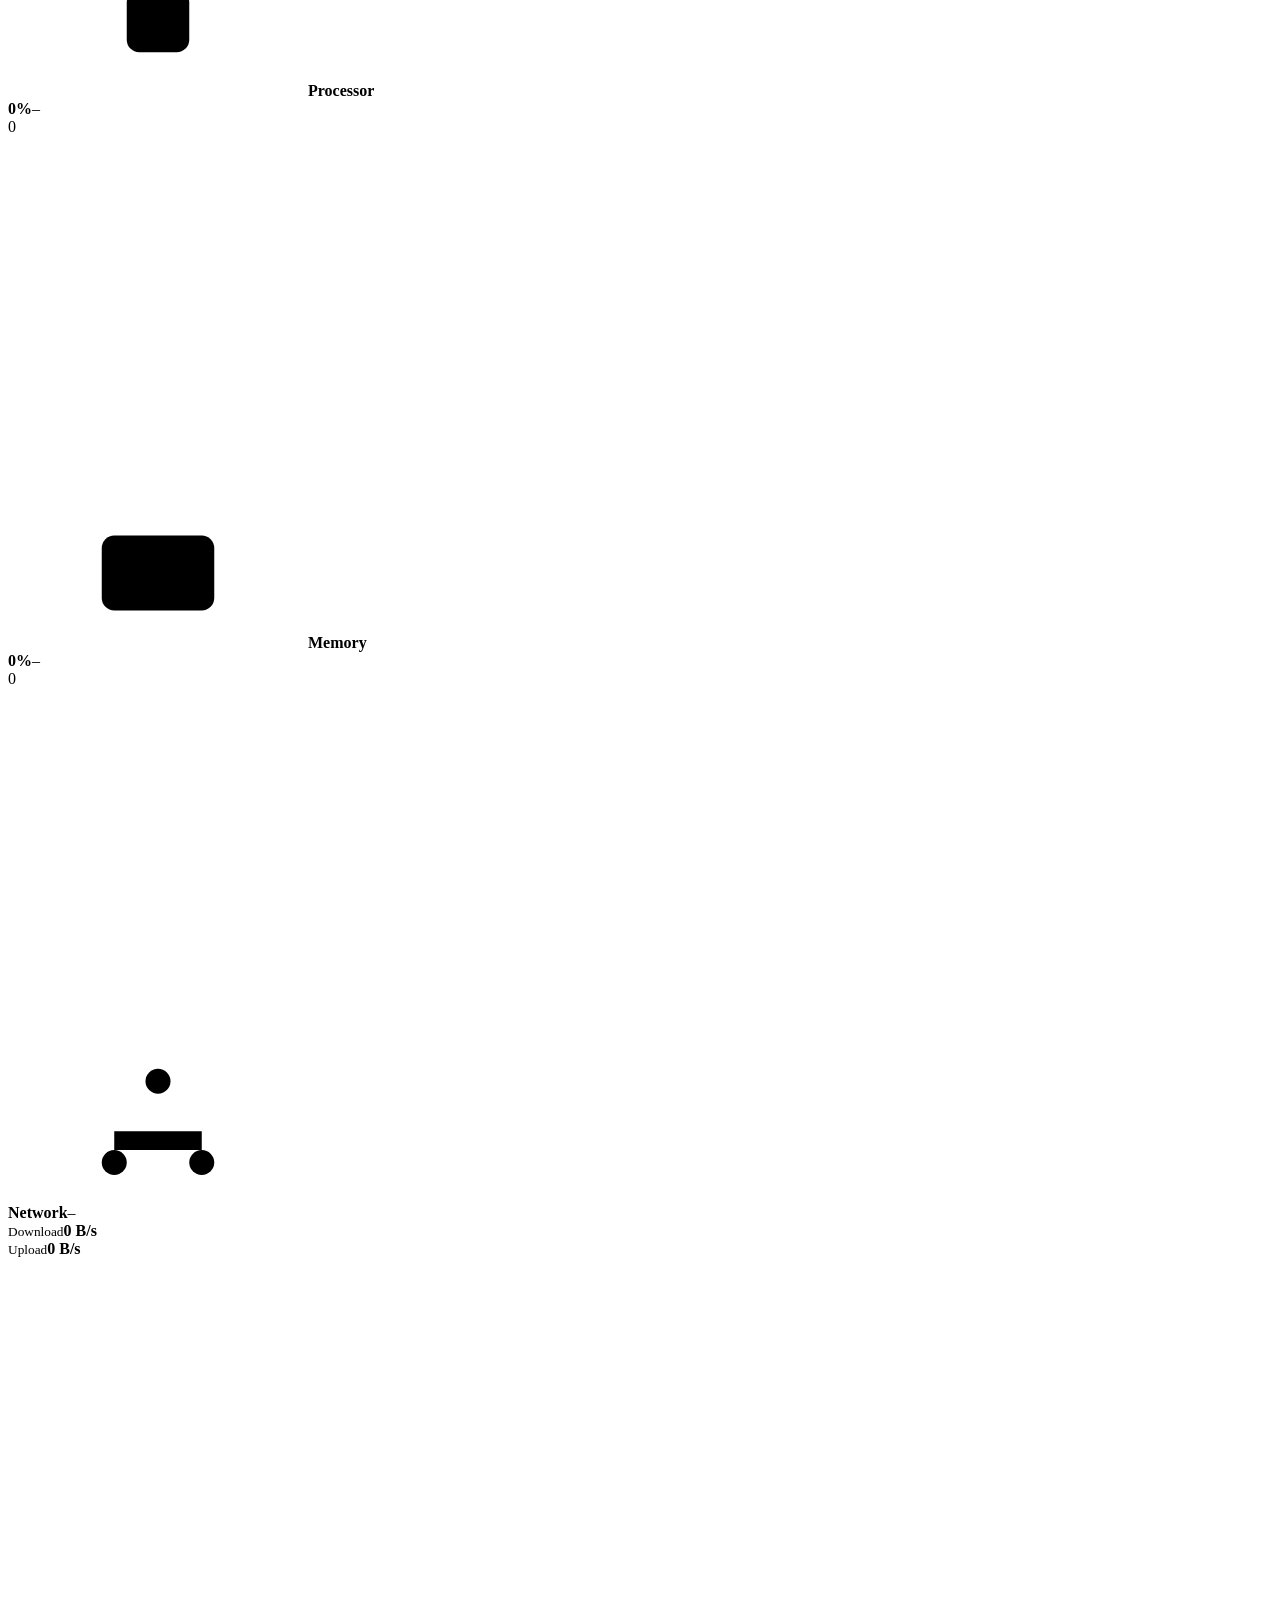
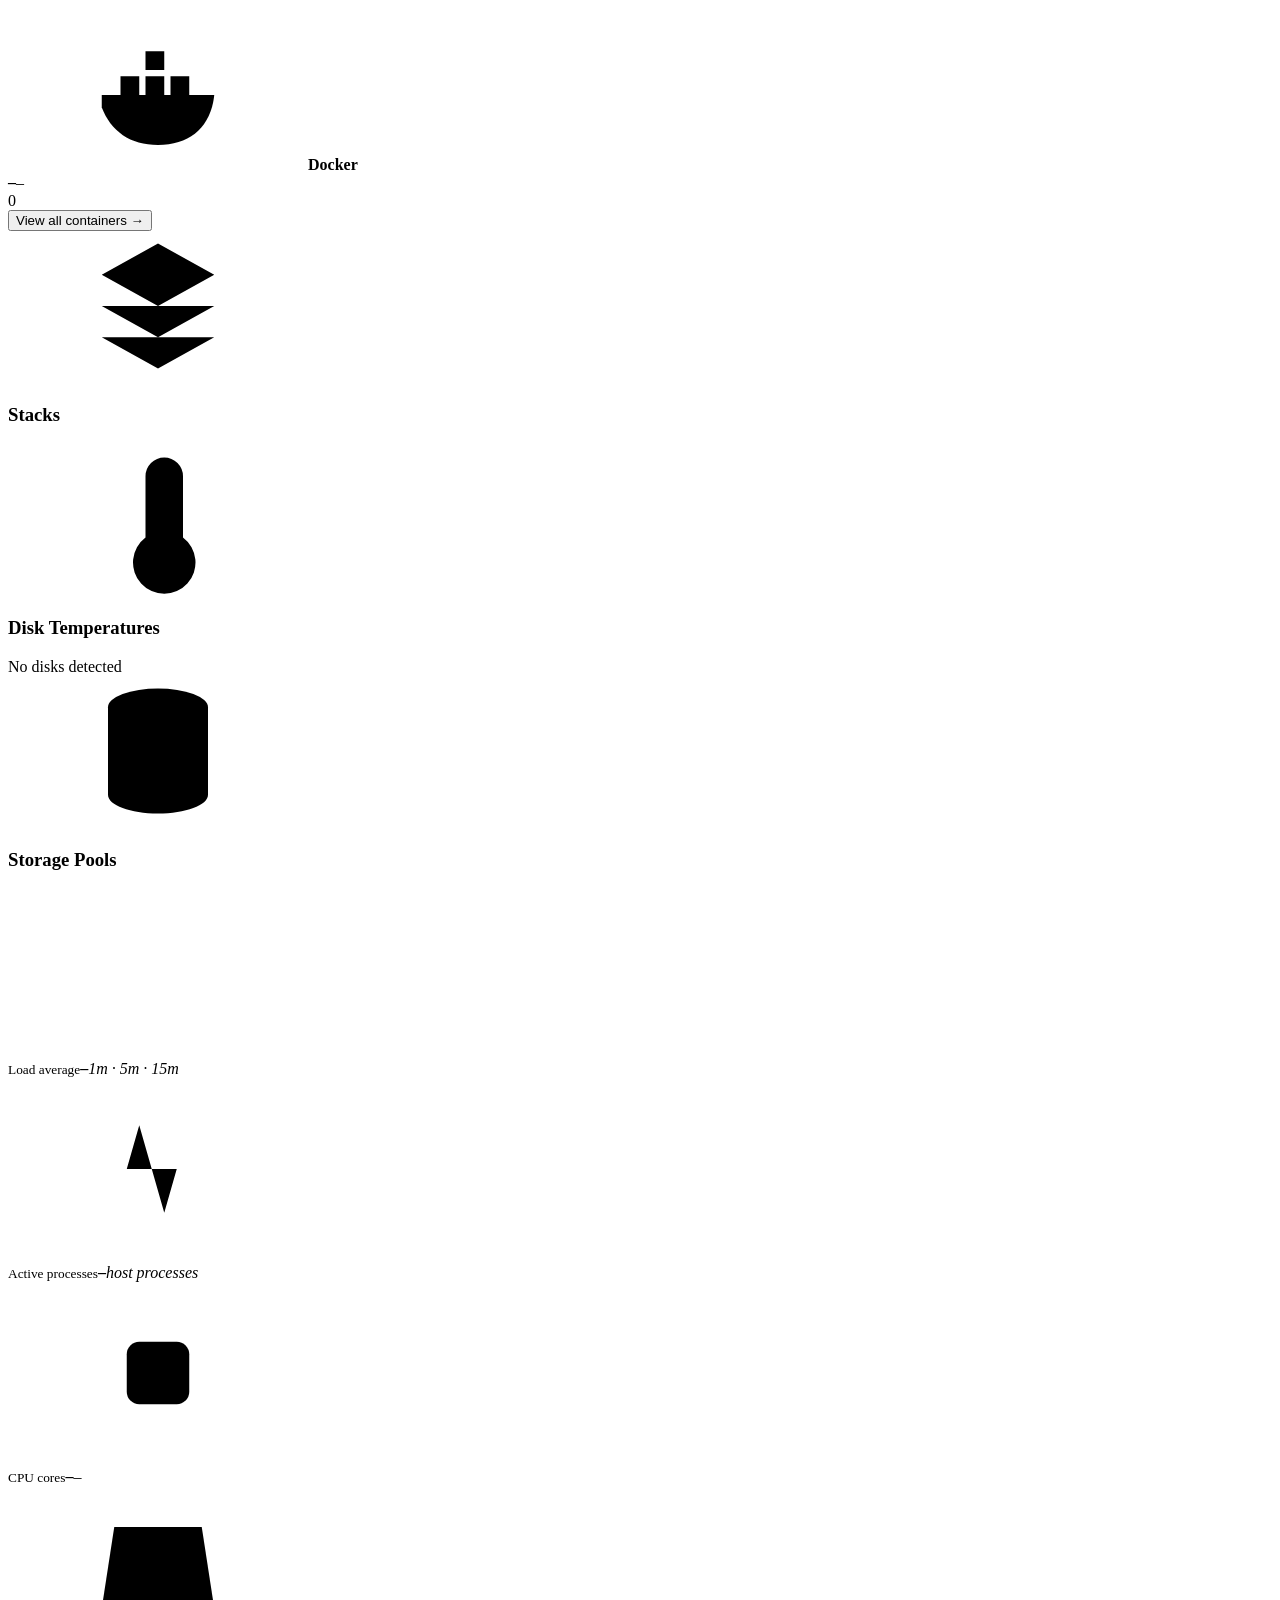
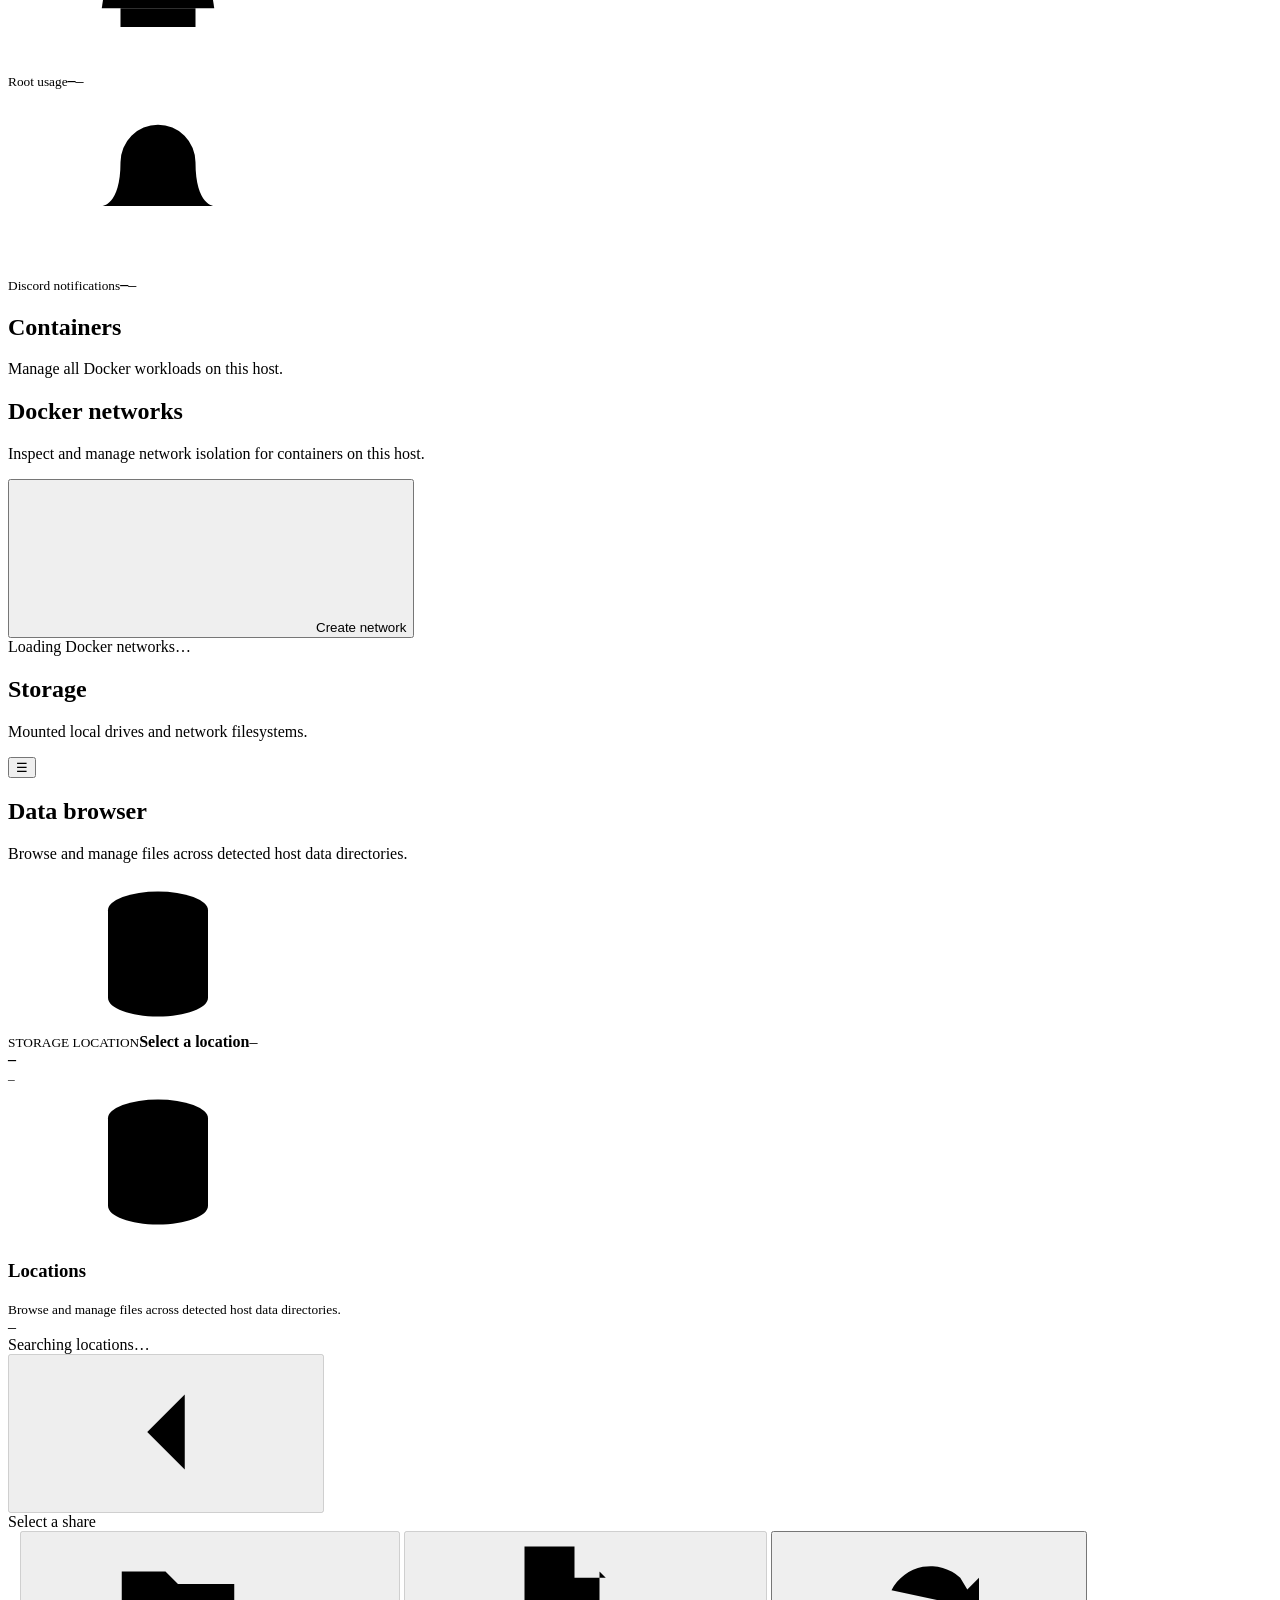
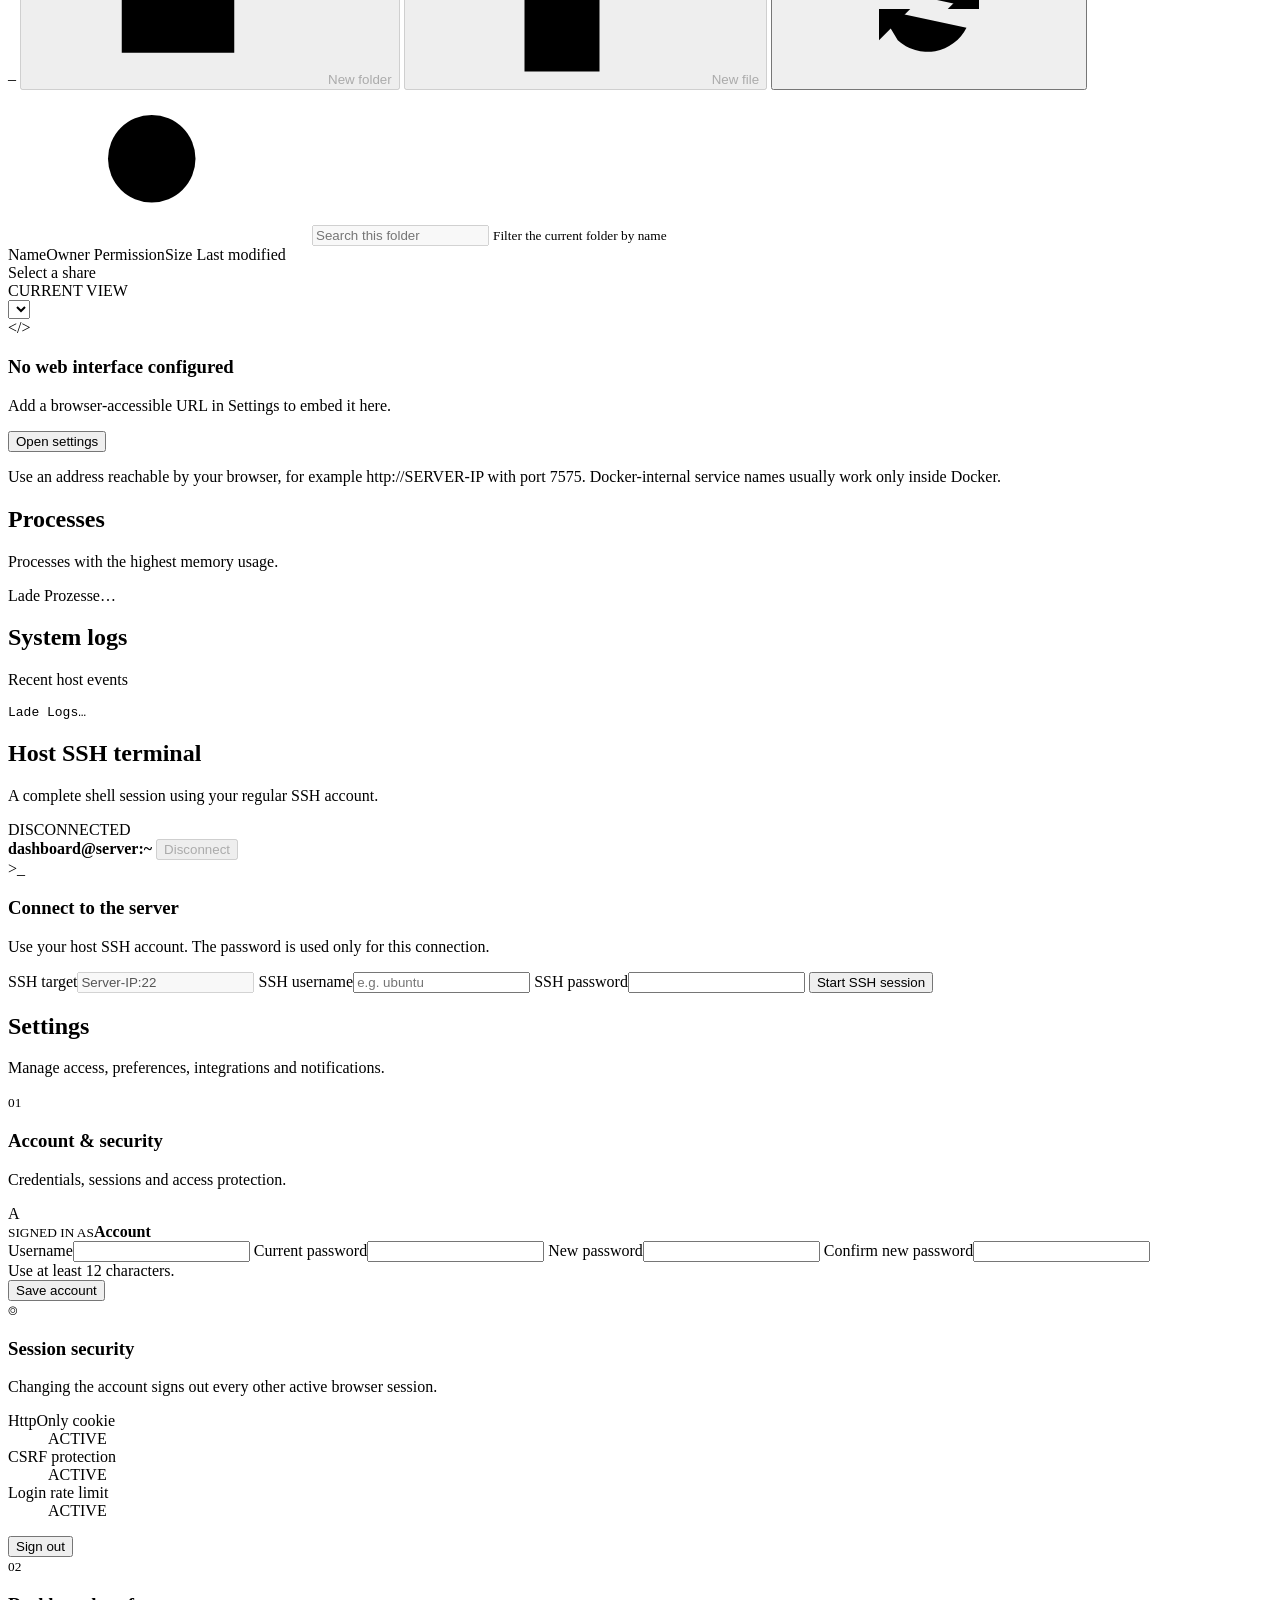
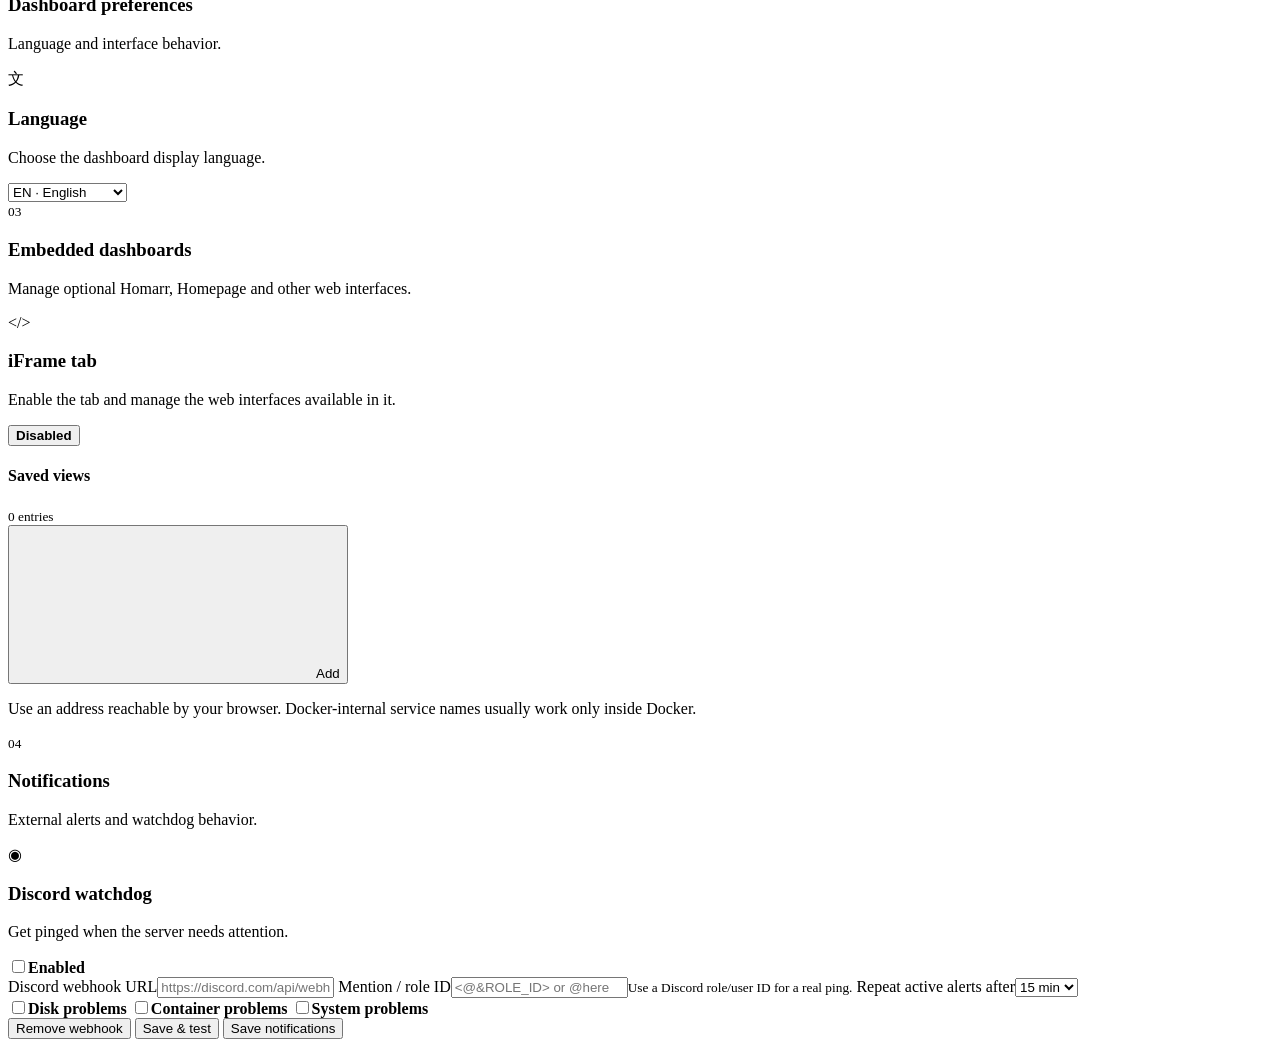
==== commit 1c1117e1: "feat: add multi-view iframe settings" ====
--- a/web/index.html
+++ b/web/index.html
@@ -5,8 +5,8 @@
   <meta name="viewport" content="width=device-width, initial-scale=1">
   <meta name="theme-color" content="#0b0e13">
   <title>Ubuntu Server Dashboard</title>
-  <link rel="stylesheet" href="/vendor/xterm.css?v=1.13.1">
-  <link rel="stylesheet" href="/styles.css?v=1.13.1">
+  <link rel="stylesheet" href="/vendor/xterm.css?v=1.14.0">
+  <link rel="stylesheet" href="/styles.css?v=1.14.0">
 </head>
 <body>
   <svg class="icon-sprite" aria-hidden="true">
@@ -235,20 +235,20 @@
     </section>
 
     <section class="page iframe-page" id="page-iframe">
-      <div class="section-intro service-page-intro">
-        <div><h2 data-i18n="iframe.title">iFrame</h2><p data-i18n="iframe.description">Embed a Homarr, Homepage or another Docker web interface.</p></div>
-        <div class="iframe-actions">
+      <div class="iframe-toolbar">
+        <span class="iframe-toolbar-label"><i></i><span data-i18n="iframe.currentView">CURRENT VIEW</span></span>
+        <div class="iframe-toolbar-actions">
+          <select id="iframe-target-select" aria-label="Select embedded dashboard"></select>
           <a class="action iframe-open" id="iframe-open" href="#" target="_blank" rel="noopener noreferrer" hidden><svg class="ui-icon"><use href="#icon-open"></use></svg><span data-i18n="iframe.open">Open separately</span></a>
           <button class="action" id="iframe-refresh" type="button" hidden><svg class="ui-icon"><use href="#icon-refresh"></use></svg><span data-i18n="iframe.refresh">Reload</span></button>
-          <button class="browser-create page-primary-action" id="iframe-configure" type="button"><svg class="ui-icon"><use href="#icon-edit"></use></svg><span data-i18n="iframe.configure">Configure iFrame</span></button>
         </div>
       </div>
       <article class="panel iframe-panel">
         <div class="iframe-empty" id="iframe-empty">
           <span>&lt;/&gt;</span>
           <h3 data-i18n="iframe.emptyTitle">No web interface configured</h3>
-          <p data-i18n="iframe.emptyDescription">Add a browser-accessible URL and optional port to embed it here.</p>
-          <button class="browser-create" id="iframe-empty-configure" type="button" data-i18n="iframe.add">Add iFrame</button>
+          <p data-i18n="iframe.emptyDescription">Add a browser-accessible URL in Settings to embed it here.</p>
+          <button class="browser-create" id="iframe-empty-settings" type="button" data-i18n="iframe.openSettings">Open settings</button>
         </div>
         <iframe id="embedded-app" title="Embedded web interface" loading="lazy" referrerpolicy="no-referrer" hidden></iframe>
       </article>
@@ -297,9 +297,14 @@
 
     <section class="page" id="page-settings">
       <div class="section-intro">
-        <div><h2 data-i18n="settings.title">Account settings</h2><p data-i18n="settings.description">Manage access to this dashboard.</p></div>
+        <div><h2 data-i18n="settings.title">Settings</h2><p data-i18n="settings.description">Manage access, preferences, integrations and notifications.</p></div>
       </div>
       <div class="settings-grid">
+        <div class="settings-category">
+          <div><small>01</small><h3 data-i18n="settings.accountCategory">Account & security</h3></div>
+          <span></span>
+          <p data-i18n="settings.accountCategoryHint">Credentials, sessions and access protection.</p>
+        </div>
         <article class="panel settings-card">
           <div class="settings-card-head"><span class="settings-avatar" id="settings-avatar">A</span><div><small data-i18n="settings.signedIn">SIGNED IN AS</small><strong id="settings-account-name">Account</strong></div></div>
           <form id="account-form" autocomplete="off">
@@ -319,6 +324,11 @@
           <dl><div><dt>HttpOnly cookie</dt><dd>ACTIVE</dd></div><div><dt>CSRF protection</dt><dd>ACTIVE</dd></div><div><dt>Login rate limit</dt><dd>ACTIVE</dd></div></dl>
           <button id="logout" class="settings-danger" data-i18n="settings.logout">Sign out</button>
         </article>
+        <div class="settings-category">
+          <div><small>02</small><h3 data-i18n="settings.preferencesCategory">Dashboard preferences</h3></div>
+          <span></span>
+          <p data-i18n="settings.preferencesCategoryHint">Language and interface behavior.</p>
+        </div>
         <article class="panel preferences-card">
           <span class="preferences-icon">文</span>
           <div><h3 data-i18n="settings.language">Language</h3><p data-i18n="settings.languageDescription">Choose the dashboard display language.</p></div>
@@ -333,12 +343,32 @@
             <option value="pl">PL · Polski</option>
           </select>
         </article>
+        <div class="settings-category">
+          <div><small>03</small><h3 data-i18n="settings.integrationsCategory">Embedded dashboards</h3></div>
+          <span></span>
+          <p data-i18n="settings.integrationsCategoryHint">Manage optional Homarr, Homepage and other web interfaces.</p>
+        </div>
         <article class="panel iframe-toggle-card">
-          <span class="preferences-icon">&lt;/&gt;</span>
-          <div><h3 data-i18n="iframe.settingsTitle">iFrame tab</h3><p data-i18n="iframe.settingsDescription">Enable an optional embedded web interface in the sidebar.</p></div>
-          <button class="iframe-setting-switch" id="iframe-enabled" type="button" role="switch" aria-checked="false"><span><i></i></span><b id="iframe-enabled-label">Disabled</b></button>
+          <div class="iframe-settings-head">
+            <span class="preferences-icon">&lt;/&gt;</span>
+            <div><h3 data-i18n="iframe.settingsTitle">iFrame tab</h3><p data-i18n="iframe.settingsDescription">Enable the tab and manage the web interfaces available in it.</p></div>
+            <button class="iframe-setting-switch" id="iframe-enabled" type="button" role="switch" aria-checked="false"><span><i></i></span><b id="iframe-enabled-label">Disabled</b></button>
+          </div>
           <small id="iframe-toggle-status" role="status"></small>
-        </article>
+          <div class="iframe-target-manager" id="iframe-target-manager">
+            <div class="iframe-target-manager-head">
+              <div><h4 data-i18n="iframe.savedViews">Saved views</h4><small id="iframe-target-count">0 entries</small></div>
+              <button class="browser-create" id="iframe-add" type="button"><svg class="ui-icon"><use href="#icon-plus"></use></svg><span data-i18n="iframe.add">Add</span></button>
+            </div>
+            <div class="iframe-target-list" id="iframe-target-list"></div>
+            <p class="iframe-manager-hint" data-i18n="iframe.browserHint">Use an address reachable by your browser. Docker-internal service names usually work only inside Docker.</p>
+          </div>
+        </article>
+        <div class="settings-category">
+          <div><small>04</small><h3 data-i18n="settings.notificationsCategory">Notifications</h3></div>
+          <span></span>
+          <p data-i18n="settings.notificationsCategoryHint">External alerts and watchdog behavior.</p>
+        </div>
         <article class="panel notification-card">
           <div class="notification-head">
             <span class="notification-icon">◉</span>
@@ -422,21 +452,22 @@
 
   <dialog id="iframe-dialog" class="app-dialog small-dialog">
     <form id="iframe-form" autocomplete="off">
-      <div class="dialog-head"><div><small>IFRAME</small><h3 data-i18n="iframe.configure">Configure iFrame</h3></div><button type="button" class="dialog-close" data-close-dialog="iframe-dialog">×</button></div>
+      <div class="dialog-head"><div><small>IFRAME</small><h3 id="iframe-dialog-title" data-i18n="iframe.addTitle">Add iFrame view</h3></div><button type="button" class="dialog-close" data-close-dialog="iframe-dialog">×</button></div>
       <p class="iframe-dialog-copy" data-i18n="iframe.dialogHint">Enter the address your browser uses to open Homarr, Homepage or another web UI.</p>
       <div class="iframe-fields">
+        <label class="iframe-name-field"><span data-i18n="iframe.name">Display name</span><input id="iframe-name" placeholder="Homepage" maxlength="48" required></label>
         <label><span data-i18n="iframe.url">URL or host</span><input id="iframe-url" placeholder="http://192.168.1.10" required></label>
         <label><span data-i18n="iframe.port">Port (optional)</span><input id="iframe-port" type="number" min="1" max="65535" placeholder="7575"></label>
       </div>
       <small id="iframe-dialog-error" role="alert"></small>
-      <div class="dialog-actions"><button type="button" class="action" data-close-dialog="iframe-dialog" data-i18n="common.cancel">Cancel</button><button type="submit" class="dialog-primary" data-i18n="iframe.save">Save iFrame</button></div>
+      <div class="dialog-actions"><button type="button" class="action" data-close-dialog="iframe-dialog" data-i18n="common.cancel">Cancel</button><button type="submit" class="dialog-primary" data-i18n="iframe.save">Save view</button></div>
     </form>
   </dialog>
 
   <div id="toast" role="status"></div>
-  <script src="/i18n.js?v=1.13.1"></script>
-  <script src="/vendor/xterm.js?v=1.13.1"></script>
-  <script src="/vendor/addon-fit.js?v=1.13.1"></script>
-  <script src="/app.js?v=1.13.1"></script>
+  <script src="/i18n.js?v=1.14.0"></script>
+  <script src="/vendor/xterm.js?v=1.14.0"></script>
+  <script src="/vendor/addon-fit.js?v=1.14.0"></script>
+  <script src="/app.js?v=1.14.0"></script>
 </body>
 </html>
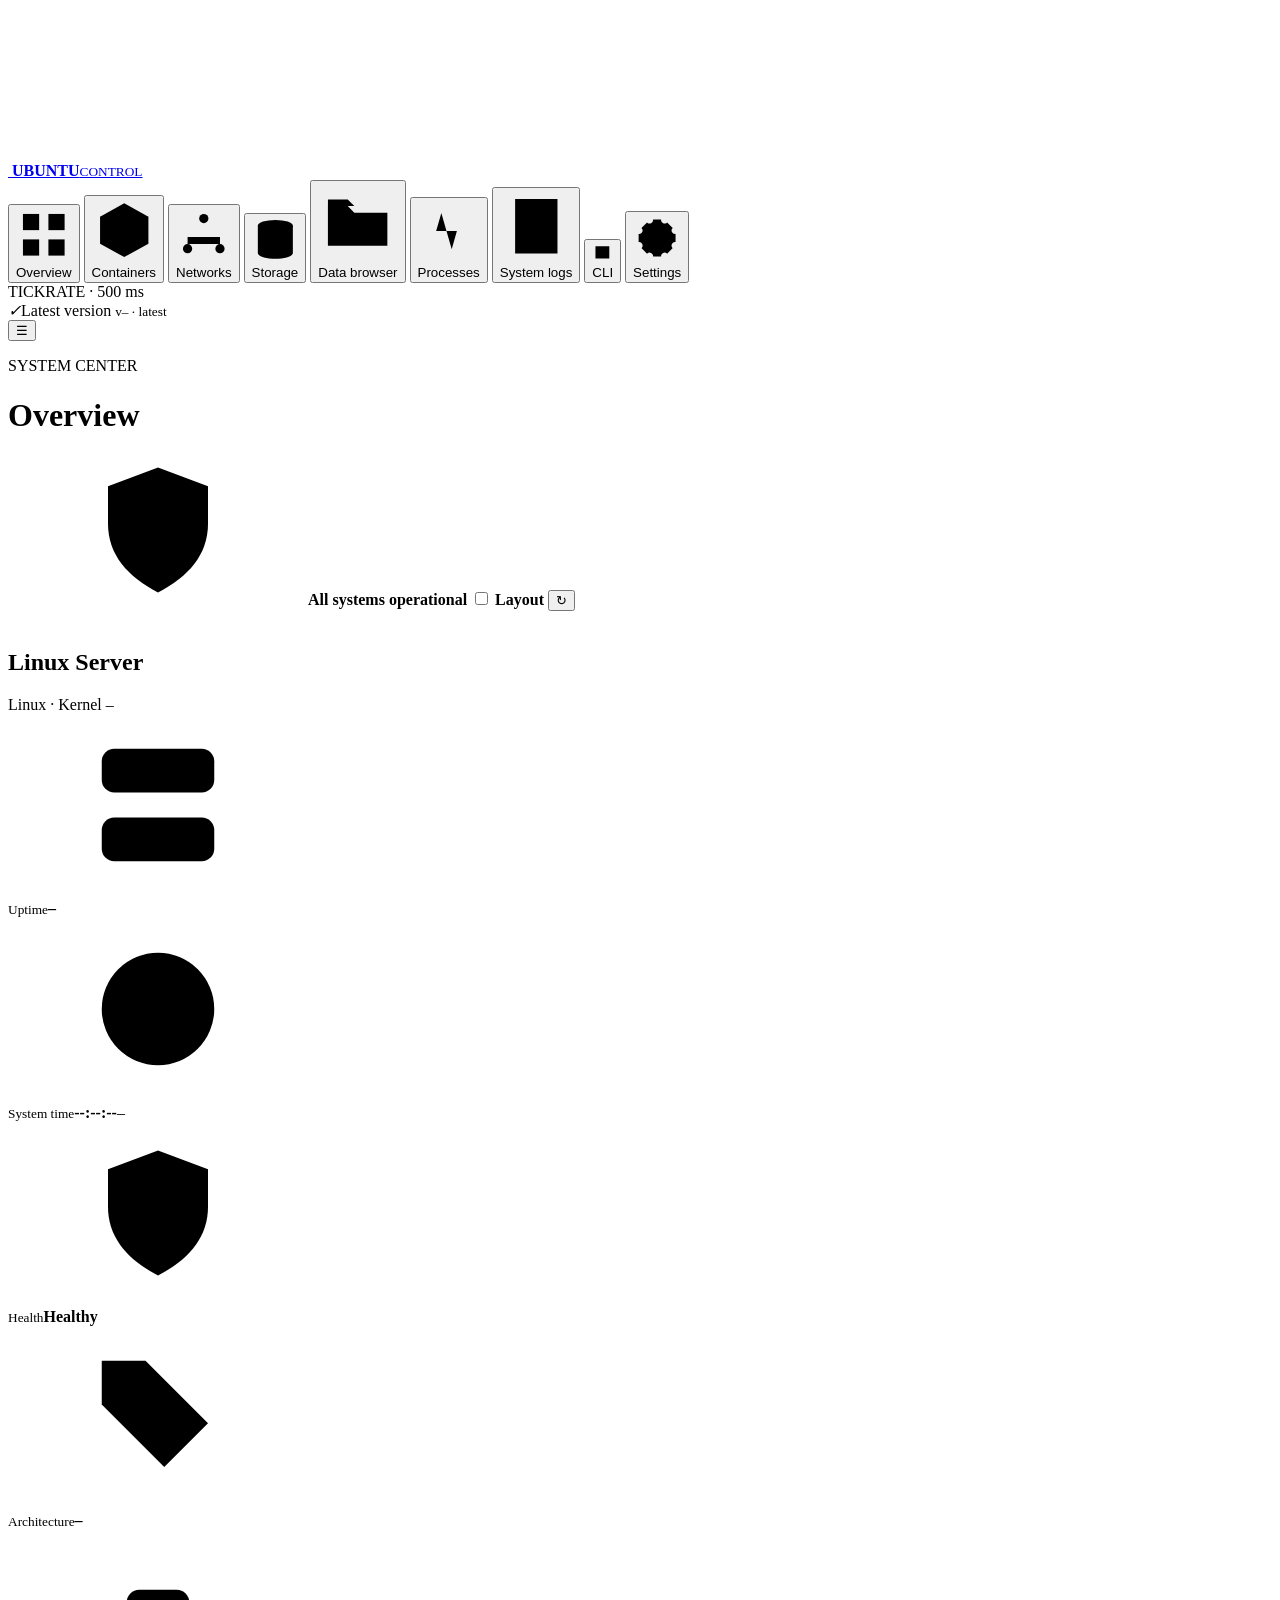
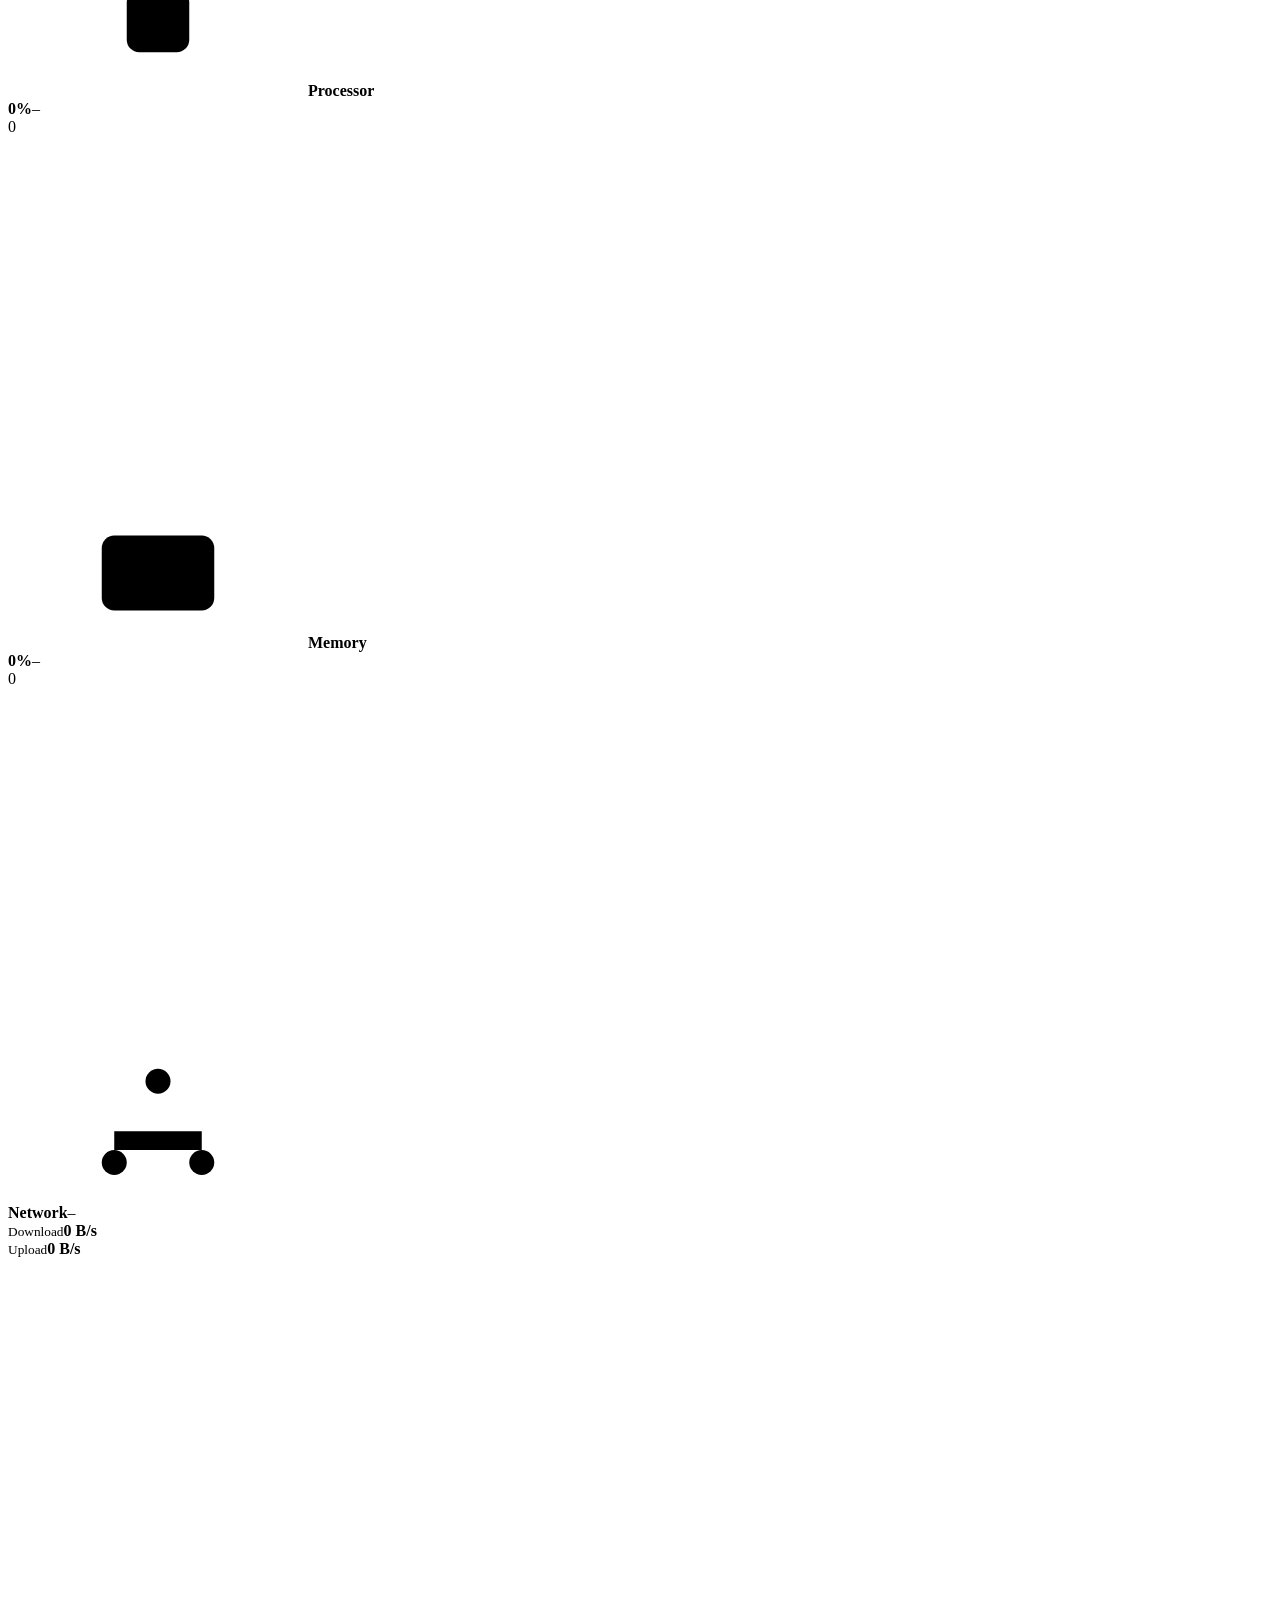
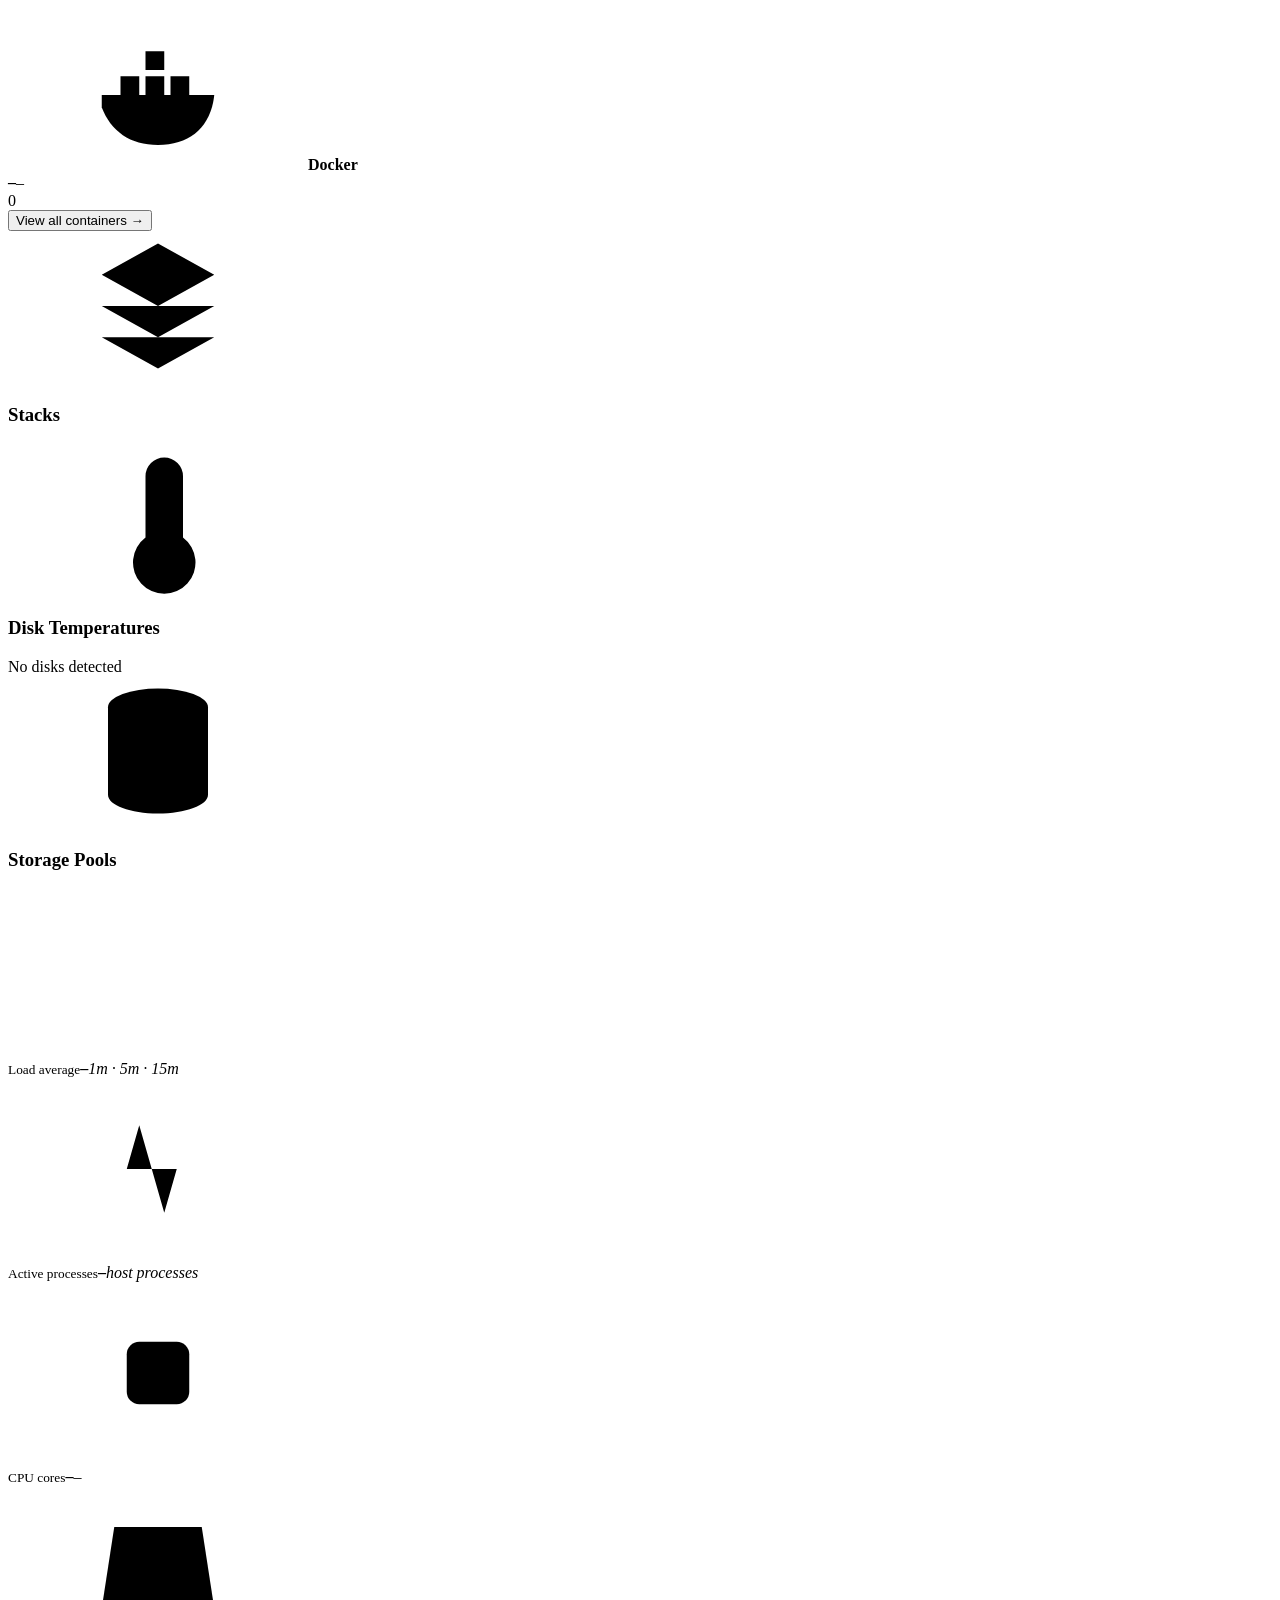
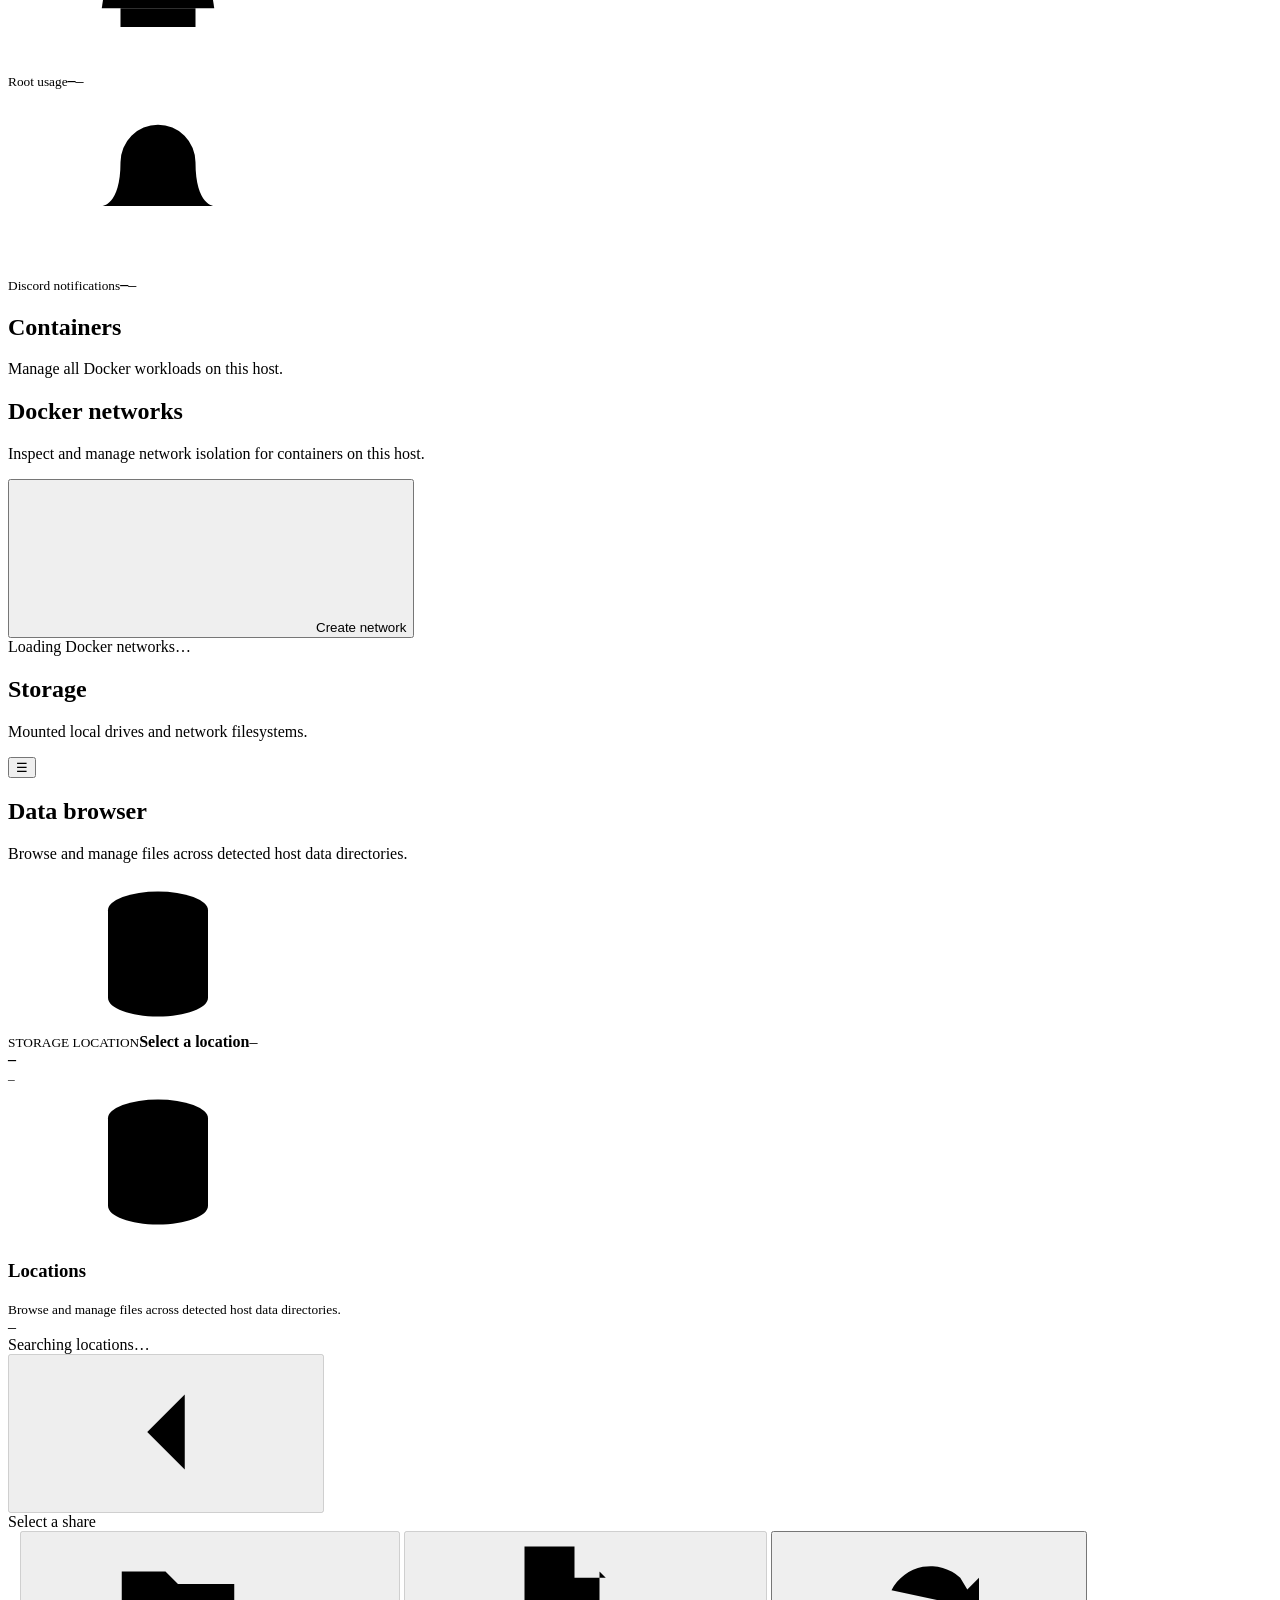
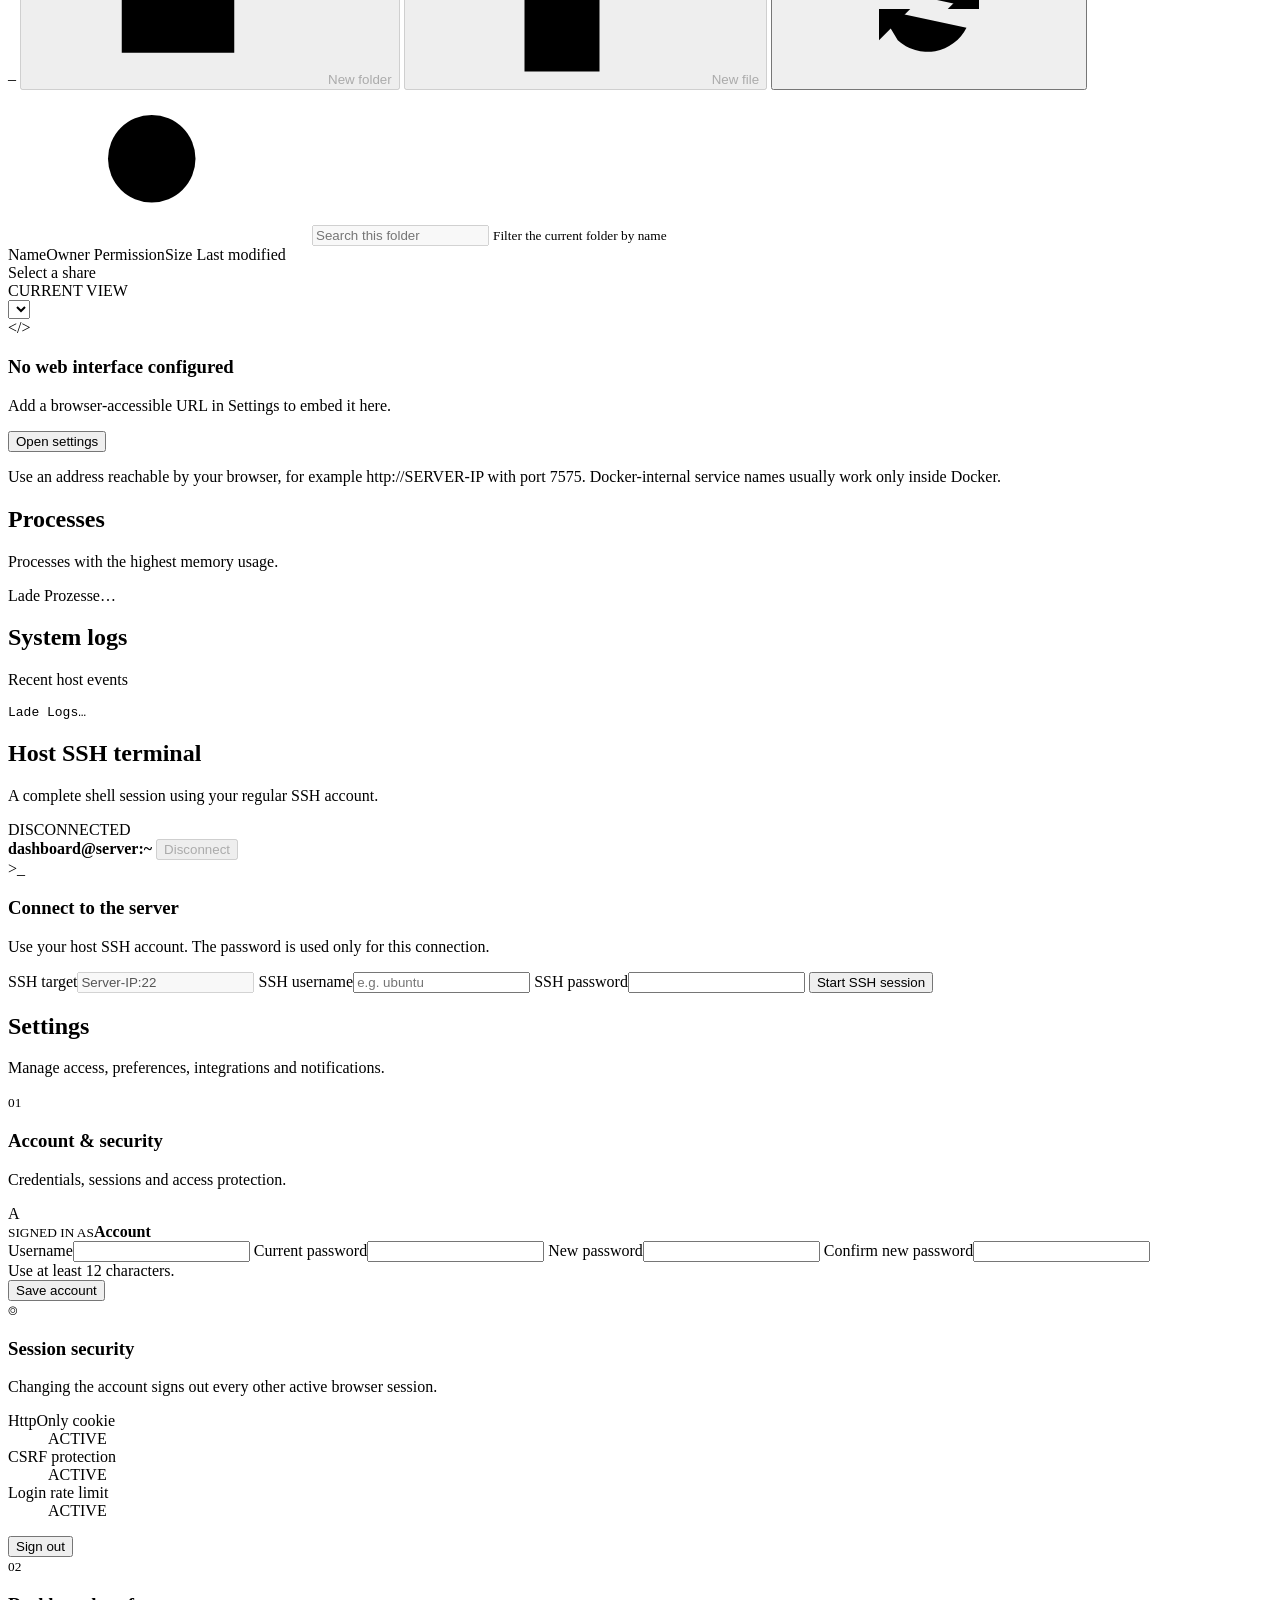
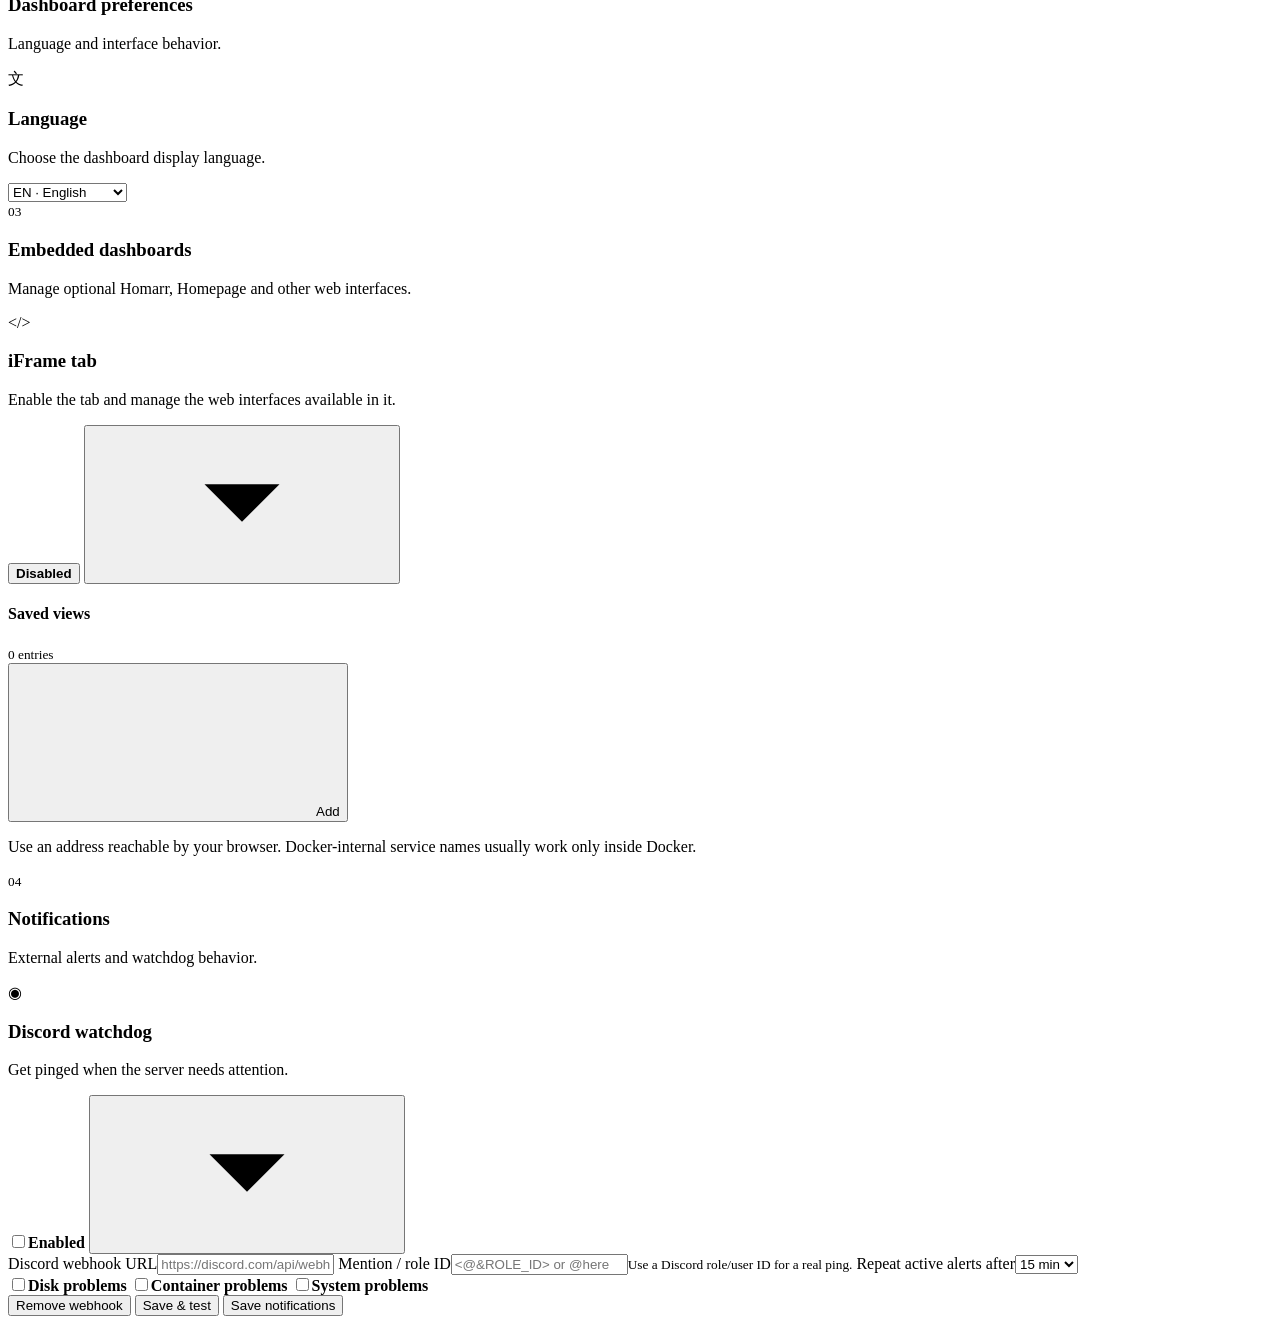
==== commit 6e69b243: "feat: add collapsible settings sections" ====
--- a/web/index.html
+++ b/web/index.html
@@ -5,8 +5,8 @@
   <meta name="viewport" content="width=device-width, initial-scale=1">
   <meta name="theme-color" content="#0b0e13">
   <title>Ubuntu Server Dashboard</title>
-  <link rel="stylesheet" href="/vendor/xterm.css?v=1.14.0">
-  <link rel="stylesheet" href="/styles.css?v=1.14.0">
+  <link rel="stylesheet" href="/vendor/xterm.css?v=1.15.0">
+  <link rel="stylesheet" href="/styles.css?v=1.15.0">
 </head>
 <body>
   <svg class="icon-sprite" aria-hidden="true">
@@ -32,6 +32,7 @@
     <symbol id="icon-edit" viewBox="0 0 24 24"><path d="m4 20 4-1 11-11-3-3L5 16zM14 7l3 3"/></symbol>
     <symbol id="icon-trash" viewBox="0 0 24 24"><path d="M4 7h16M9 7V4h6v3M7 7l1 14h8l1-14M10 11v6M14 11v6"/></symbol>
     <symbol id="icon-arrow-left" viewBox="0 0 24 24"><path d="m15 18-6-6 6-6M9 12h11"/></symbol>
+    <symbol id="icon-chevron-down" viewBox="0 0 24 24"><path d="m6 9 6 6 6-6"/></symbol>
     <symbol id="icon-folder-plus" viewBox="0 0 24 24"><path d="M3 6h7l2 2h9v11H3zM12 11v6M9 14h6"/></symbol>
     <symbol id="icon-file-plus" viewBox="0 0 24 24"><path d="M6 2h8l4 4v16H6zM14 2v5h5M12 11v6M9 14h6"/></symbol>
     <symbol id="icon-open" viewBox="0 0 24 24"><path d="M4 8h7l2 2h7l-2 9H4zM15 5h5v5M20 5l-7 7"/></symbol>
@@ -348,20 +349,27 @@
           <span></span>
           <p data-i18n="settings.integrationsCategoryHint">Manage optional Homarr, Homepage and other web interfaces.</p>
         </div>
-        <article class="panel iframe-toggle-card">
-          <div class="iframe-settings-head">
+        <article class="panel iframe-toggle-card settings-accordion" data-accordion="iframe-settings-body">
+          <div class="iframe-settings-head settings-accordion-head">
             <span class="preferences-icon">&lt;/&gt;</span>
             <div><h3 data-i18n="iframe.settingsTitle">iFrame tab</h3><p data-i18n="iframe.settingsDescription">Enable the tab and manage the web interfaces available in it.</p></div>
-            <button class="iframe-setting-switch" id="iframe-enabled" type="button" role="switch" aria-checked="false"><span><i></i></span><b id="iframe-enabled-label">Disabled</b></button>
-          </div>
-          <small id="iframe-toggle-status" role="status"></small>
-          <div class="iframe-target-manager" id="iframe-target-manager">
-            <div class="iframe-target-manager-head">
-              <div><h4 data-i18n="iframe.savedViews">Saved views</h4><small id="iframe-target-count">0 entries</small></div>
-              <button class="browser-create" id="iframe-add" type="button"><svg class="ui-icon"><use href="#icon-plus"></use></svg><span data-i18n="iframe.add">Add</span></button>
-            </div>
-            <div class="iframe-target-list" id="iframe-target-list"></div>
-            <p class="iframe-manager-hint" data-i18n="iframe.browserHint">Use an address reachable by your browser. Docker-internal service names usually work only inside Docker.</p>
+            <div class="settings-accordion-controls">
+              <button class="iframe-setting-switch" id="iframe-enabled" type="button" role="switch" aria-checked="false"><span><i></i></span><b id="iframe-enabled-label">Disabled</b></button>
+              <button class="settings-accordion-toggle" type="button" aria-expanded="false" aria-controls="iframe-settings-body" data-i18n-title="settings.expandSection" title="Expand section"><svg class="ui-icon"><use href="#icon-chevron-down"></use></svg></button>
+            </div>
+          </div>
+          <div class="settings-accordion-body" id="iframe-settings-body">
+            <div class="settings-accordion-inner">
+              <small id="iframe-toggle-status" role="status"></small>
+              <div class="iframe-target-manager" id="iframe-target-manager">
+                <div class="iframe-target-manager-head">
+                  <div><h4 data-i18n="iframe.savedViews">Saved views</h4><small id="iframe-target-count">0 entries</small></div>
+                  <button class="browser-create" id="iframe-add" type="button"><svg class="ui-icon"><use href="#icon-plus"></use></svg><span data-i18n="iframe.add">Add</span></button>
+                </div>
+                <div class="iframe-target-list" id="iframe-target-list"></div>
+                <p class="iframe-manager-hint" data-i18n="iframe.browserHint">Use an address reachable by your browser. Docker-internal service names usually work only inside Docker.</p>
+              </div>
+            </div>
           </div>
         </article>
         <div class="settings-category">
@@ -369,28 +377,35 @@
           <span></span>
           <p data-i18n="settings.notificationsCategoryHint">External alerts and watchdog behavior.</p>
         </div>
-        <article class="panel notification-card">
-          <div class="notification-head">
+        <article class="panel notification-card settings-accordion" data-accordion="notification-settings-body">
+          <div class="notification-head settings-accordion-head">
             <span class="notification-icon">◉</span>
             <div><h3 data-i18n="notifications.title">Discord watchdog</h3><p data-i18n="notifications.description">Get pinged when the server needs attention.</p></div>
-            <label class="setting-switch"><input id="notifications-enabled" type="checkbox"><span><i></i></span><b data-i18n="notifications.enabled">Enabled</b></label>
-          </div>
-          <form id="notification-form" autocomplete="off">
-            <label class="notification-field webhook-field"><span data-i18n="notifications.webhook">Discord webhook URL</span><input id="notification-webhook" type="password" placeholder="https://discord.com/api/webhooks/…" autocomplete="off"><small id="webhook-state"></small></label>
-            <label class="notification-field"><span data-i18n="notifications.mention">Mention / role ID</span><input id="notification-mention" placeholder="&lt;@&amp;ROLE_ID&gt; or @here"><small data-i18n="notifications.mentionHint">Use a Discord role/user ID for a real ping.</small></label>
-            <label class="notification-field"><span data-i18n="notifications.repeat">Repeat active alerts after</span><select id="notification-repeat"><option value="15">15 min</option><option value="30">30 min</option><option value="60">1 h</option><option value="180">3 h</option><option value="720">12 h</option><option value="1440">24 h</option></select></label>
-            <div class="notification-options">
-              <label class="setting-switch"><input id="notification-disks" type="checkbox"><span><i></i></span><b data-i18n="notifications.disks">Disk problems</b></label>
-              <label class="setting-switch"><input id="notification-containers" type="checkbox"><span><i></i></span><b data-i18n="notifications.containers">Container problems</b></label>
-              <label class="setting-switch"><input id="notification-system" type="checkbox"><span><i></i></span><b data-i18n="notifications.system">System problems</b></label>
-            </div>
-            <small id="notification-status" role="status"></small>
-            <div class="notification-actions">
-              <button id="notification-remove" class="action danger" type="button" data-i18n="notifications.remove">Remove webhook</button>
-              <button id="notification-test" class="action" type="button" data-i18n="notifications.test">Save & test</button>
-              <button class="settings-primary notification-save" type="submit" data-i18n="notifications.save">Save notifications</button>
-            </div>
-          </form>
+            <div class="settings-accordion-controls">
+              <label class="setting-switch"><input id="notifications-enabled" type="checkbox"><span><i></i></span><b data-i18n="notifications.enabled">Enabled</b></label>
+              <button class="settings-accordion-toggle" type="button" aria-expanded="false" aria-controls="notification-settings-body" data-i18n-title="settings.expandSection" title="Expand section"><svg class="ui-icon"><use href="#icon-chevron-down"></use></svg></button>
+            </div>
+          </div>
+          <div class="settings-accordion-body" id="notification-settings-body">
+            <div class="settings-accordion-inner">
+              <form id="notification-form" autocomplete="off">
+                <label class="notification-field webhook-field"><span data-i18n="notifications.webhook">Discord webhook URL</span><input id="notification-webhook" type="password" placeholder="https://discord.com/api/webhooks/…" autocomplete="off"><small id="webhook-state"></small></label>
+                <label class="notification-field"><span data-i18n="notifications.mention">Mention / role ID</span><input id="notification-mention" placeholder="&lt;@&amp;ROLE_ID&gt; or @here"><small data-i18n="notifications.mentionHint">Use a Discord role/user ID for a real ping.</small></label>
+                <label class="notification-field"><span data-i18n="notifications.repeat">Repeat active alerts after</span><select id="notification-repeat"><option value="15">15 min</option><option value="30">30 min</option><option value="60">1 h</option><option value="180">3 h</option><option value="720">12 h</option><option value="1440">24 h</option></select></label>
+                <div class="notification-options">
+                  <label class="setting-switch"><input id="notification-disks" type="checkbox"><span><i></i></span><b data-i18n="notifications.disks">Disk problems</b></label>
+                  <label class="setting-switch"><input id="notification-containers" type="checkbox"><span><i></i></span><b data-i18n="notifications.containers">Container problems</b></label>
+                  <label class="setting-switch"><input id="notification-system" type="checkbox"><span><i></i></span><b data-i18n="notifications.system">System problems</b></label>
+                </div>
+                <small id="notification-status" role="status"></small>
+                <div class="notification-actions">
+                  <button id="notification-remove" class="action danger" type="button" data-i18n="notifications.remove">Remove webhook</button>
+                  <button id="notification-test" class="action" type="button" data-i18n="notifications.test">Save & test</button>
+                  <button class="settings-primary notification-save" type="submit" data-i18n="notifications.save">Save notifications</button>
+                </div>
+              </form>
+            </div>
+          </div>
         </article>
       </div>
     </section>
@@ -465,9 +480,9 @@
   </dialog>
 
   <div id="toast" role="status"></div>
-  <script src="/i18n.js?v=1.14.0"></script>
-  <script src="/vendor/xterm.js?v=1.14.0"></script>
-  <script src="/vendor/addon-fit.js?v=1.14.0"></script>
-  <script src="/app.js?v=1.14.0"></script>
+  <script src="/i18n.js?v=1.15.0"></script>
+  <script src="/vendor/xterm.js?v=1.15.0"></script>
+  <script src="/vendor/addon-fit.js?v=1.15.0"></script>
+  <script src="/app.js?v=1.15.0"></script>
 </body>
 </html>
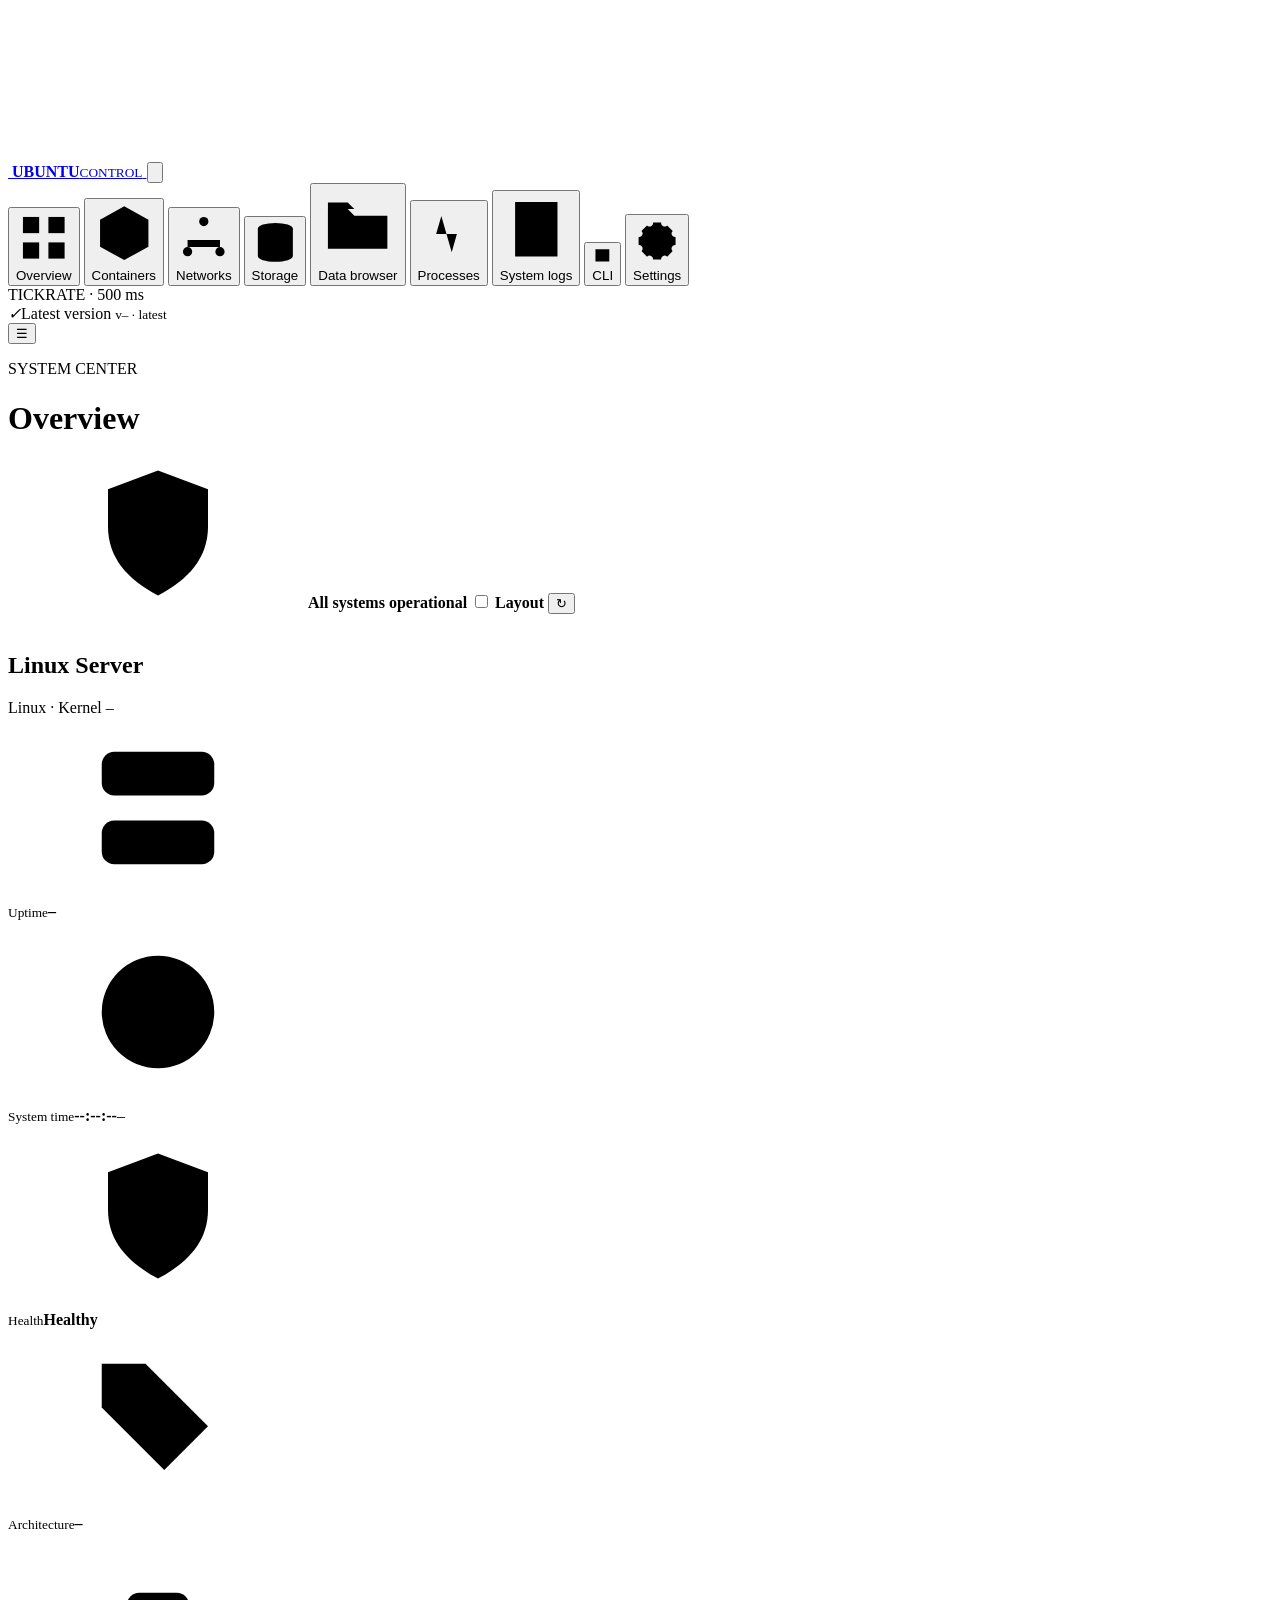
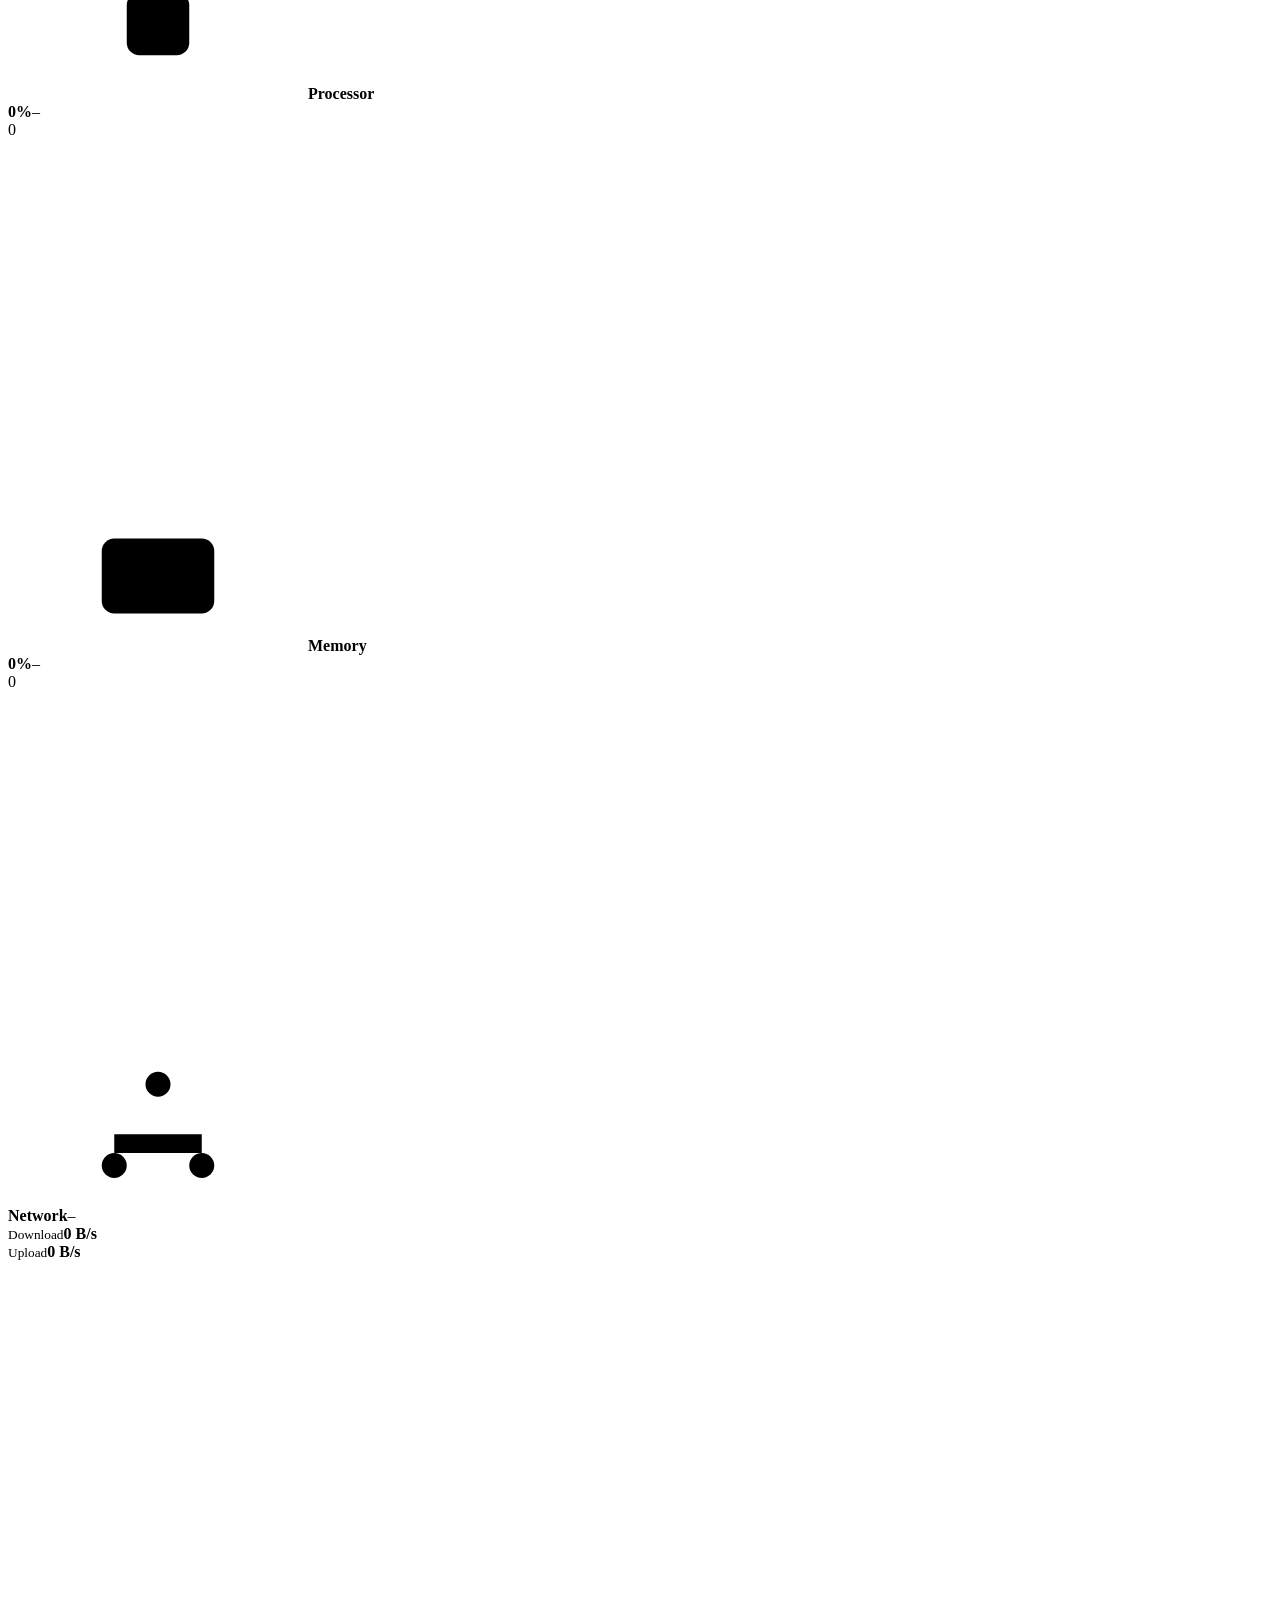
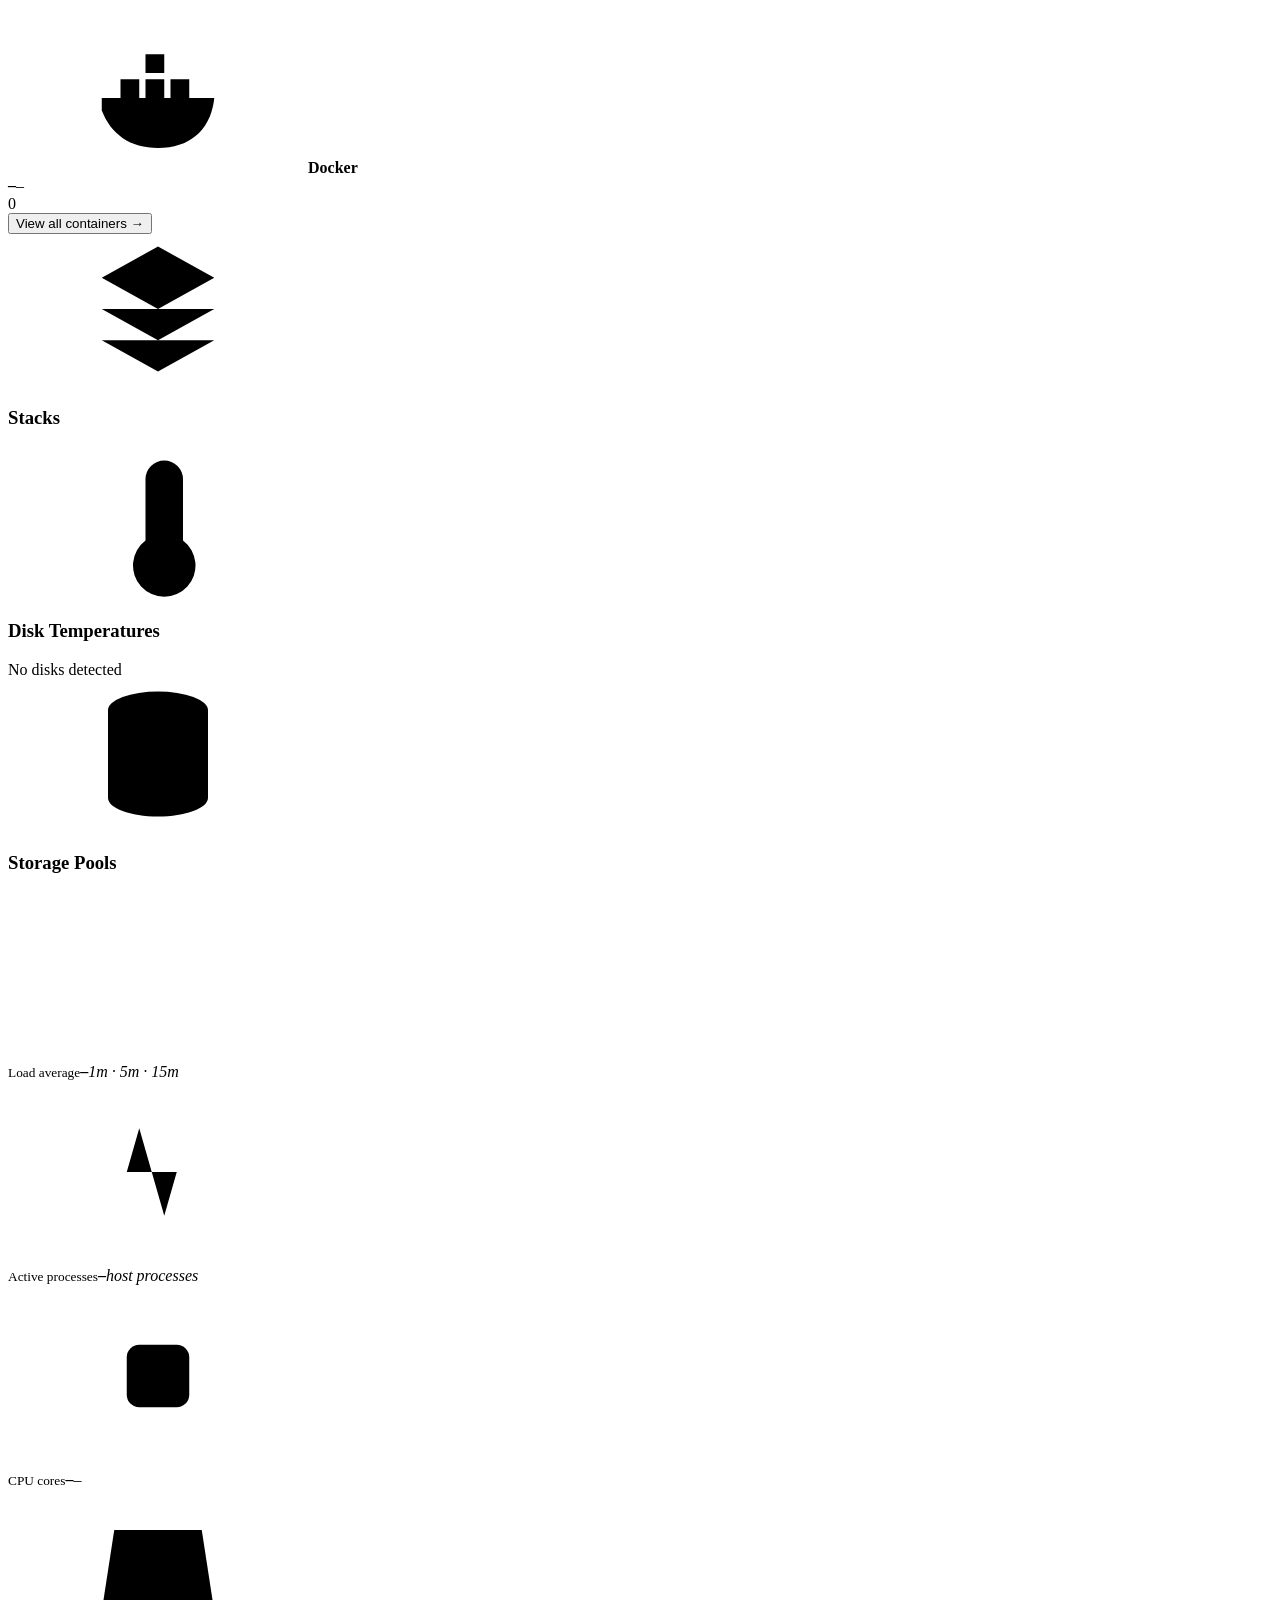
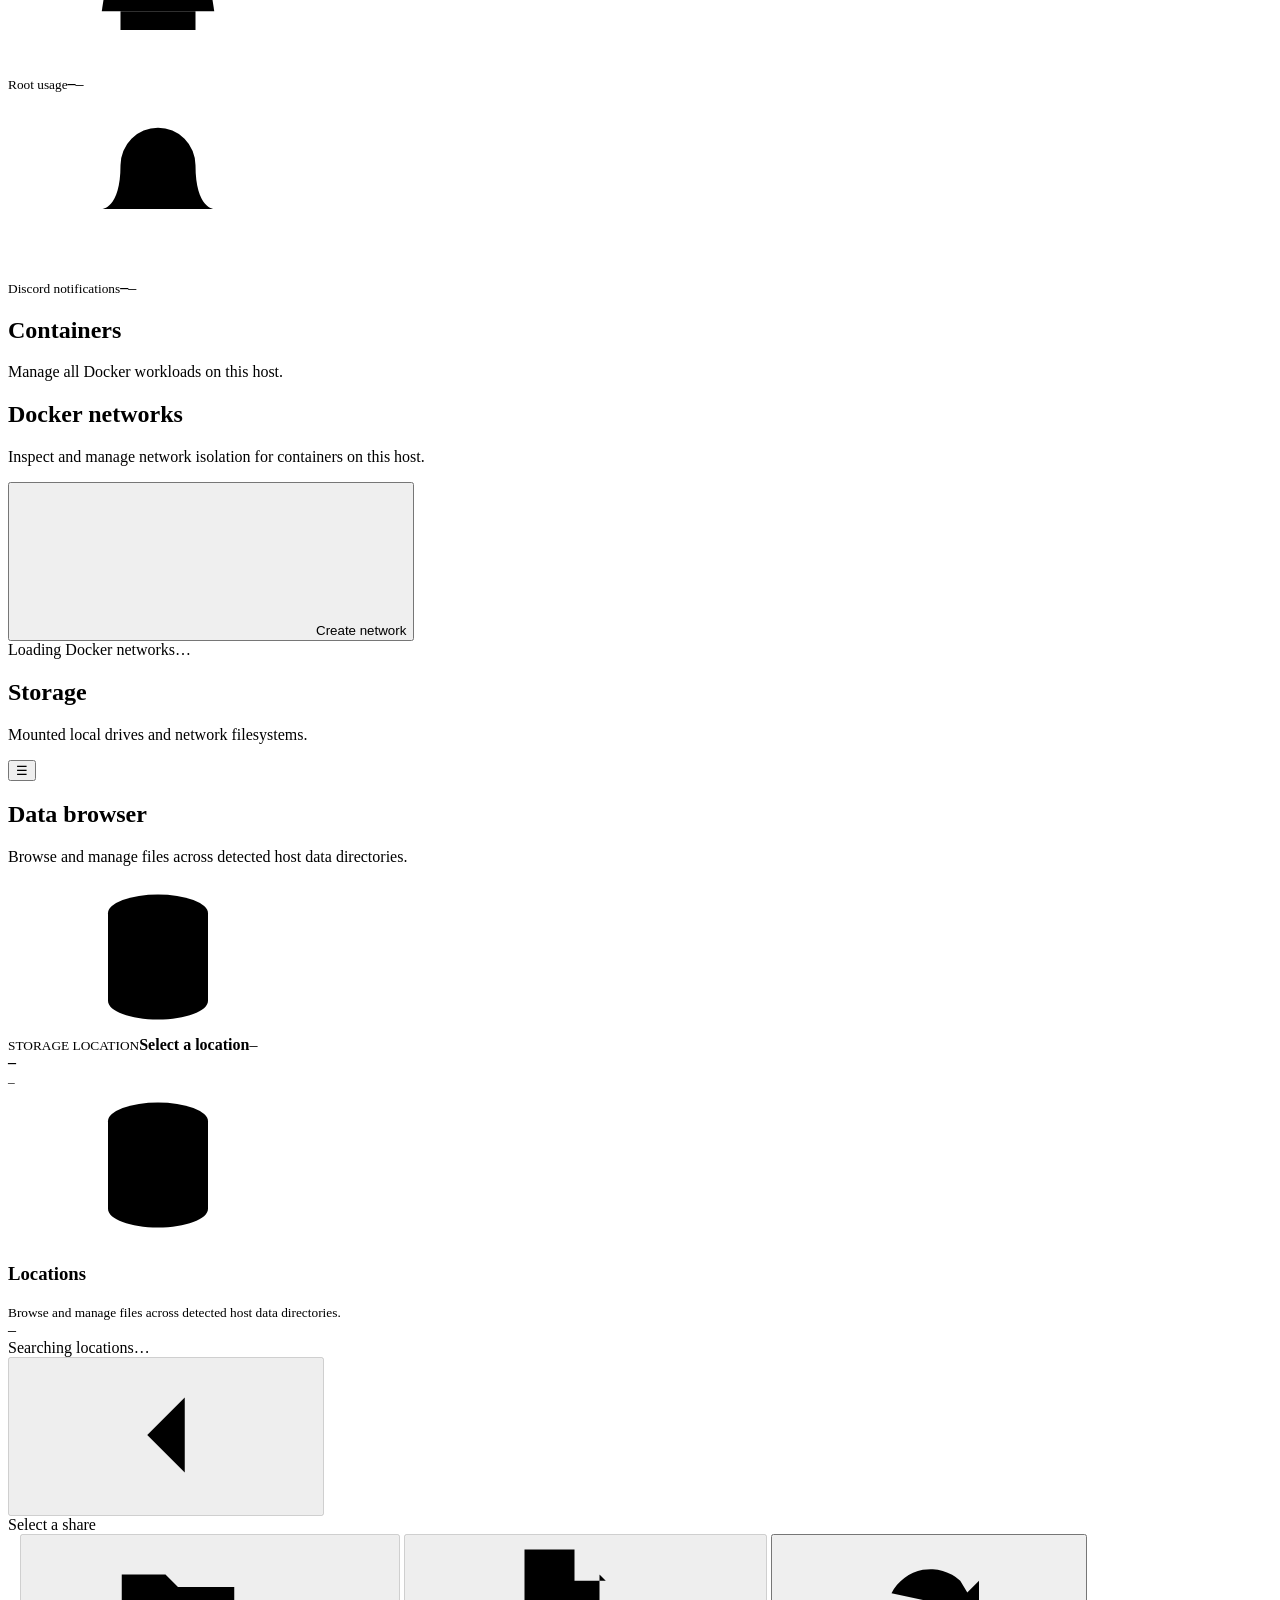
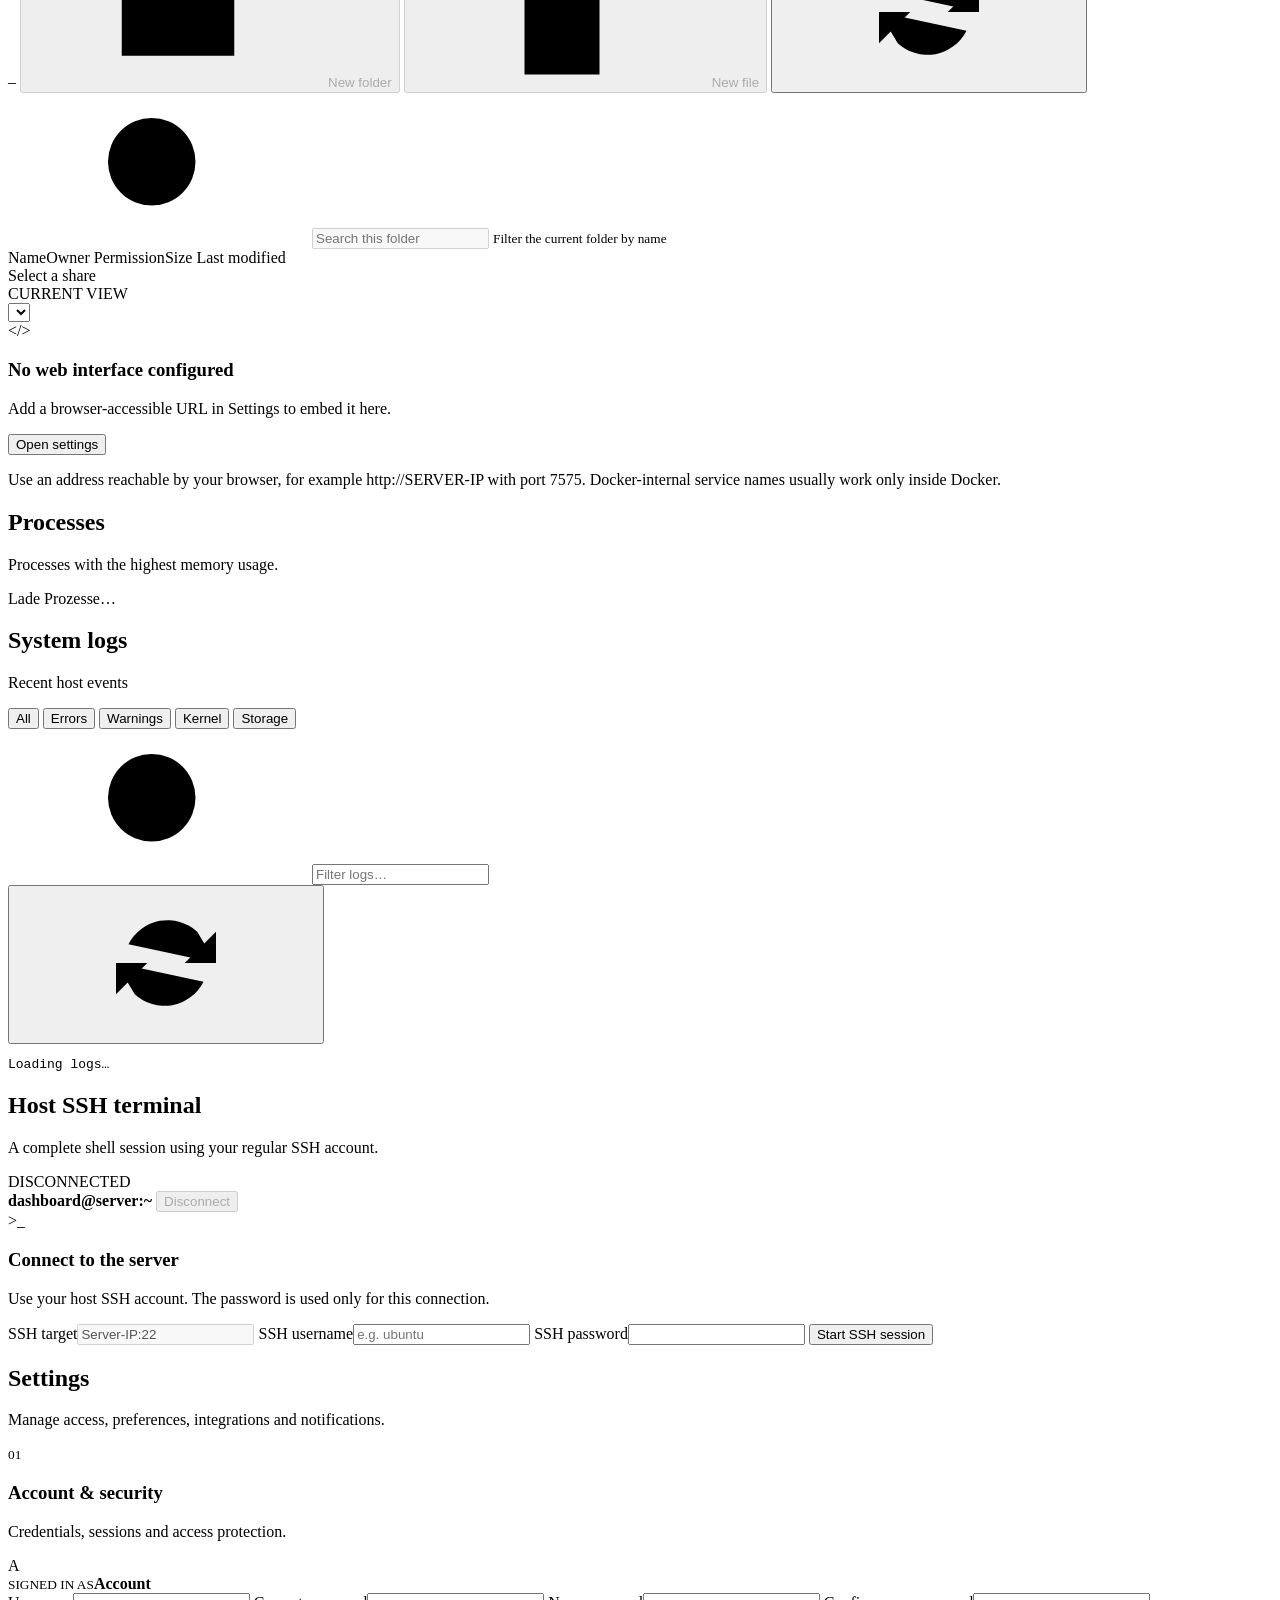
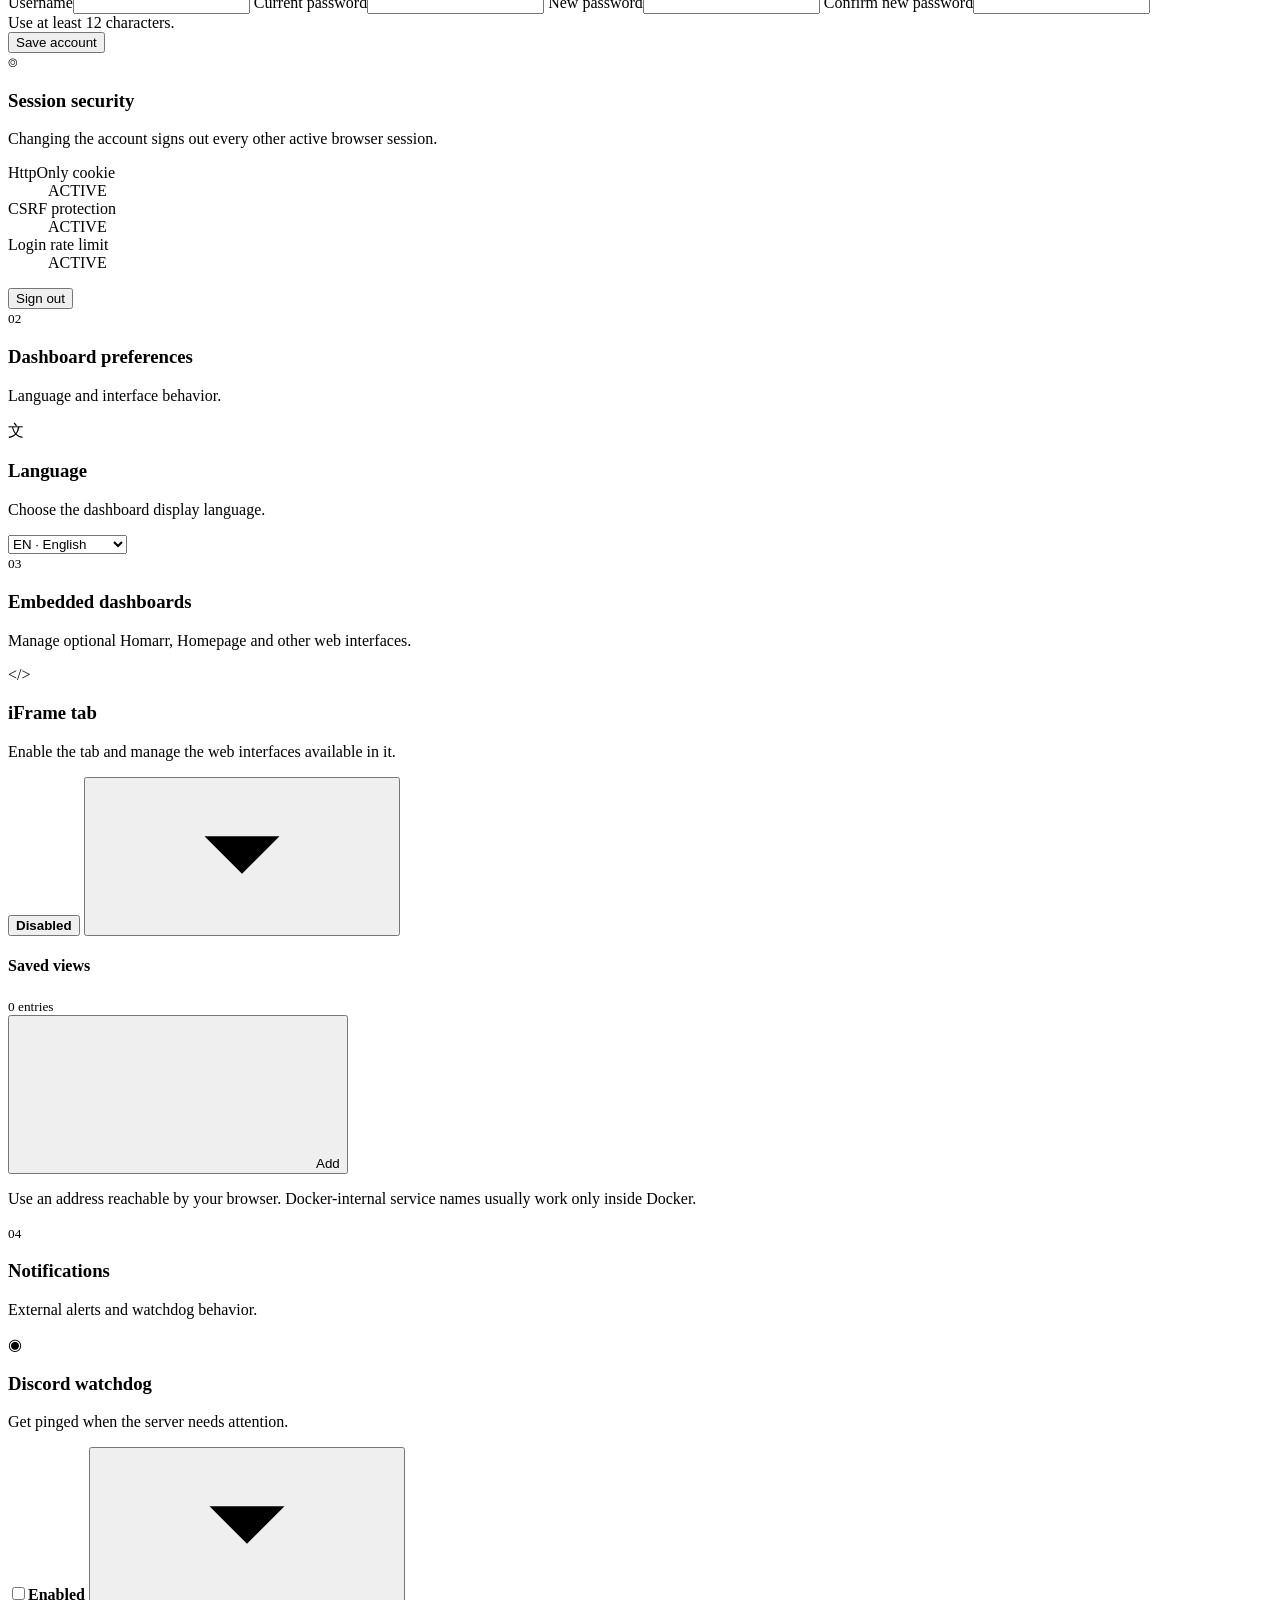
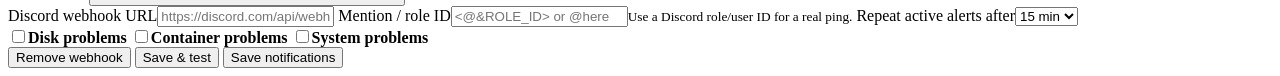
==== commit 2d8e47d1: "feat: major dashboard overhaul — sidebar, storage, logs, ZFS datasets - Collapsible sidebar with che" ====
--- a/web/index.html
+++ b/web/index.html
@@ -5,8 +5,8 @@
   <meta name="viewport" content="width=device-width, initial-scale=1">
   <meta name="theme-color" content="#0b0e13">
   <title>Ubuntu Server Dashboard</title>
-  <link rel="stylesheet" href="/vendor/xterm.css?v=1.15.0">
-  <link rel="stylesheet" href="/styles.css?v=1.15.0">
+  <link rel="stylesheet" href="/vendor/xterm.css?v=1.16.0">
+  <link rel="stylesheet" href="/styles.css?v=1.16.0">
 </head>
 <body>
   <svg class="icon-sprite" aria-hidden="true">
@@ -40,28 +40,33 @@
     <symbol id="icon-bell" viewBox="0 0 24 24"><path d="M6 9a6 6 0 0 1 12 0c0 7 3 7 3 7H3s3 0 3-7M10 20h4"/></symbol>
     <symbol id="icon-lock" viewBox="0 0 24 24"><rect x="4" y="10" width="16" height="11" rx="2"/><path d="M8 10V7a4 4 0 0 1 8 0v3"/></symbol>
   </svg>
-  <aside class="sidebar">
-    <a class="brand" href="#overview" aria-label="Server Dashboard">
-      <span class="brand-mark"><img id="distro-logo" alt="" src="https://cdn.simpleicons.org/ubuntu/E95420"></span>
-      <span><strong id="distro-name">UBUNTU</strong><small>CONTROL</small></span>
-    </a>
+  <aside class="sidebar" id="sidebar">
+    <div class="sidebar-header">
+      <a class="brand" href="#overview" aria-label="Server Dashboard">
+        <span class="brand-mark"><img id="distro-logo" alt="" src="https://cdn.simpleicons.org/ubuntu/E95420"></span>
+        <span class="brand-text"><strong id="distro-name">UBUNTU</strong><small>CONTROL</small></span>
+      </a>
+      <button class="sidebar-collapse-btn" id="sidebar-collapse" title="Sidebar einklappen" aria-label="Sidebar einklappen">
+        <svg viewBox="0 0 24 24" fill="none" stroke="currentColor" stroke-width="2" stroke-linecap="round" stroke-linejoin="round"><path d="m15 18-6-6 6-6"/></svg>
+      </button>
+    </div>
     <nav>
-      <button class="nav active" data-page="overview"><svg viewBox="0 0 24 24"><rect x="3" y="3" width="7" height="7"/><rect x="14" y="3" width="7" height="7"/><rect x="3" y="14" width="7" height="7"/><rect x="14" y="14" width="7" height="7"/></svg><span data-i18n="nav.overview">Overview</span></button>
-      <button class="nav" data-page="docker"><svg viewBox="0 0 24 24"><path d="m12 2 9 5-9 5-9-5 9-5Z"/><path d="m3 7v10l9 5 9-5V7M12 12v10"/></svg><span data-i18n="nav.containers">Containers</span></button>
-      <button class="nav" data-page="networks"><svg viewBox="0 0 24 24"><circle cx="12" cy="5" r="2"/><circle cx="5" cy="18" r="2"/><circle cx="19" cy="18" r="2"/><path d="M12 7v4M5 16v-3h14v3M12 11H5"/></svg><span data-i18n="nav.networks">Networks</span></button>
-      <button class="nav" data-page="storage"><svg viewBox="0 0 24 24"><ellipse cx="12" cy="5" rx="9" ry="3"/><path d="M3 5v7c0 1.7 4 3 9 3s9-1.3 9-3V5M3 12v7c0 1.7 4 3 9 3s9-1.3 9-3v-7"/></svg><span data-i18n="nav.storage">Storage</span></button>
-      <button class="nav" data-page="shares"><svg viewBox="0 0 24 24"><path d="M3 7h6l2 2h10v10H3V7Z"/><path d="M3 7V5h6l2 2"/></svg><span data-i18n="nav.shares">Data browser</span></button>
-      <button class="nav iframe-nav" data-page="iframe" hidden><svg viewBox="0 0 24 24"><rect x="3" y="4" width="18" height="16" rx="2"/><path d="M8 9 5 12l3 3M16 9l3 3-3 3M14 7l-4 10"/></svg><span data-i18n="nav.iframe">iFrame</span></button>
-      <button class="nav" data-page="processes"><svg viewBox="0 0 24 24"><path d="M3 12h4l2-7 4 14 2-7h6"/></svg><span data-i18n="nav.processes">Processes</span></button>
-      <button class="nav" data-page="logs"><svg viewBox="0 0 24 24"><path d="M5 3h14v18H5zM8 8h8M8 12h8M8 16h5"/></svg><span data-i18n="nav.logs">System logs</span></button>
-      <button class="nav" data-page="cli"><svg viewBox="0 0 24 24"><path d="M4 5h16v14H4zM8 9l3 3-3 3M13 15h4"/></svg><span data-i18n="nav.cli">CLI</span></button>
-      <button class="nav" data-page="settings"><svg viewBox="0 0 24 24"><circle cx="12" cy="12" r="3"/><path d="M19.4 15a1.7 1.7 0 0 0 .3 1.9l.1.1-2.8 2.8-.1-.1a1.7 1.7 0 0 0-1.9-.3 1.7 1.7 0 0 0-1 1.6v.2h-4V21a1.7 1.7 0 0 0-1-1.6 1.7 1.7 0 0 0-1.9.3l-.1.1L4.2 17l.1-.1a1.7 1.7 0 0 0 .3-1.9A1.7 1.7 0 0 0 3 14H2.8v-4H3a1.7 1.7 0 0 0 1.6-1 1.7 1.7 0 0 0-.3-1.9L4.2 7 7 4.2l.1.1a1.7 1.7 0 0 0 1.9.3A1.7 1.7 0 0 0 10 3V2.8h4V3a1.7 1.7 0 0 0 1 1.6 1.7 1.7 0 0 0 1.9-.3l.1-.1L19.8 7l-.1.1a1.7 1.7 0 0 0-.3 1.9 1.7 1.7 0 0 0 1.6 1h.2v4H21a1.7 1.7 0 0 0-1.6 1Z"/></svg><span data-i18n="nav.settings">Settings</span></button>
+      <button class="nav active" data-page="overview" title="Overview"><svg viewBox="0 0 24 24"><rect x="3" y="3" width="7" height="7"/><rect x="14" y="3" width="7" height="7"/><rect x="3" y="14" width="7" height="7"/><rect x="14" y="14" width="7" height="7"/></svg><span data-i18n="nav.overview">Overview</span></button>
+      <button class="nav" data-page="docker" title="Containers"><svg viewBox="0 0 24 24"><path d="m12 2 9 5-9 5-9-5 9-5Z"/><path d="m3 7v10l9 5 9-5V7M12 12v10"/></svg><span data-i18n="nav.containers">Containers</span></button>
+      <button class="nav" data-page="networks" title="Networks"><svg viewBox="0 0 24 24"><circle cx="12" cy="5" r="2"/><circle cx="5" cy="18" r="2"/><circle cx="19" cy="18" r="2"/><path d="M12 7v4M5 16v-3h14v3M12 11H5"/></svg><span data-i18n="nav.networks">Networks</span></button>
+      <button class="nav" data-page="storage" title="Storage"><svg viewBox="0 0 24 24"><ellipse cx="12" cy="5" rx="9" ry="3"/><path d="M3 5v7c0 1.7 4 3 9 3s9-1.3 9-3V5M3 12v7c0 1.7 4 3 9 3s9-1.3 9-3v-7"/></svg><span data-i18n="nav.storage">Storage</span></button>
+      <button class="nav" data-page="shares" title="Data browser"><svg viewBox="0 0 24 24"><path d="M3 7h6l2 2h10v10H3V7Z"/><path d="M3 7V5h6l2 2"/></svg><span data-i18n="nav.shares">Data browser</span></button>
+      <button class="nav iframe-nav" data-page="iframe" hidden title="iFrame"><svg viewBox="0 0 24 24"><rect x="3" y="4" width="18" height="16" rx="2"/><path d="M8 9 5 12l3 3M16 9l3 3-3 3M14 7l-4 10"/></svg><span data-i18n="nav.iframe">iFrame</span></button>
+      <button class="nav" data-page="processes" title="Processes"><svg viewBox="0 0 24 24"><path d="M3 12h4l2-7 4 14 2-7h6"/></svg><span data-i18n="nav.processes">Processes</span></button>
+      <button class="nav" data-page="logs" title="System logs"><svg viewBox="0 0 24 24"><path d="M5 3h14v18H5zM8 8h8M8 12h8M8 16h5"/></svg><span data-i18n="nav.logs">System logs</span></button>
+      <button class="nav" data-page="cli" title="CLI"><svg viewBox="0 0 24 24"><path d="M4 5h16v14H4zM8 9l3 3-3 3M13 15h4"/></svg><span data-i18n="nav.cli">CLI</span></button>
+      <button class="nav" data-page="settings" title="Settings"><svg viewBox="0 0 24 24"><circle cx="12" cy="12" r="3"/><path d="M19.4 15a1.7 1.7 0 0 0 .3 1.9l.1.1-2.8 2.8-.1-.1a1.7 1.7 0 0 0-1.9-.3 1.7 1.7 0 0 0-1 1.6v.2h-4V21a1.7 1.7 0 0 0-1-1.6 1.7 1.7 0 0 0-1.9.3l-.1.1L4.2 17l.1-.1a1.7 1.7 0 0 0 .3-1.9A1.7 1.7 0 0 0 3 14H2.8v-4H3a1.7 1.7 0 0 0 1.6-1 1.7 1.7 0 0 0-.3-1.9L4.2 7 7 4.2l.1.1a1.7 1.7 0 0 0 1.9.3A1.7 1.7 0 0 0 10 3V2.8h4V3a1.7 1.7 0 0 0 1 1.6 1.7 1.7 0 0 0 1.9-.3l.1-.1L19.8 7l-.1.1a1.7 1.7 0 0 0-.3 1.9 1.7 1.7 0 0 0 1.6 1h.2v4H21a1.7 1.7 0 0 0-1.6 1Z"/></svg><span data-i18n="nav.settings">Settings</span></button>
     </nav>
     <div class="side-foot">
-      <div class="sidebar-live"><span class="pulse"></span><span id="live-status">TICKRATE · 500 ms</span></div>
+      <div class="sidebar-live"><span class="pulse"></span><span id="live-status" class="live-text">TICKRATE · 500 ms</span></div>
       <div class="sidebar-version">
-        <span class="version-check" id="version-check"><i>✓</i><span data-i18n="version.latest">Latest version</span></span>
-        <small id="version">v– · latest</small>
+        <span class="version-check" id="version-check"><i>✓</i><span data-i18n="version.latest" class="version-text">Latest version</span></span>
+        <small id="version" class="version-text">v– · latest</small>
       </div>
     </div>
   </aside>
@@ -262,8 +267,27 @@
     </section>
 
     <section class="page" id="page-logs">
-      <div class="section-intro"><div><h2 data-i18n="nav.logs">System logs</h2><p id="log-source" data-i18n="section.logs">Recent host events</p></div></div>
-      <div class="panel log-panel"><pre id="log-output">Lade Logs…</pre></div>
+      <div class="section-intro">
+        <div><h2 data-i18n="nav.logs">System logs</h2><p id="log-source">Recent host events</p></div>
+        <div class="log-controls">
+          <div class="log-filter-chips" id="log-filter-chips">
+            <button class="log-chip active" data-filter="all">All</button>
+            <button class="log-chip" data-filter="err">Errors</button>
+            <button class="log-chip" data-filter="warn">Warnings</button>
+            <button class="log-chip" data-filter="kernel">Kernel</button>
+            <button class="log-chip" data-filter="storage">Storage</button>
+          </div>
+          <div class="log-search-wrap">
+            <svg class="ui-icon" aria-hidden="true"><use href="#icon-search"></use></svg>
+            <input id="log-search" type="search" placeholder="Filter logs…" autocomplete="off">
+          </div>
+          <button class="action" id="log-refresh" title="Refresh logs"><svg class="ui-icon"><use href="#icon-refresh"></use></svg></button>
+        </div>
+      </div>
+      <div class="panel log-panel">
+        <div class="log-stats" id="log-stats"></div>
+        <pre id="log-output">Loading logs…</pre>
+      </div>
     </section>
 
     <section class="page" id="page-cli">
@@ -480,9 +504,9 @@
   </dialog>
 
   <div id="toast" role="status"></div>
-  <script src="/i18n.js?v=1.15.0"></script>
-  <script src="/vendor/xterm.js?v=1.15.0"></script>
-  <script src="/vendor/addon-fit.js?v=1.15.0"></script>
-  <script src="/app.js?v=1.15.0"></script>
+  <script src="/i18n.js?v=1.16.0"></script>
+  <script src="/vendor/xterm.js?v=1.16.0"></script>
+  <script src="/vendor/addon-fit.js?v=1.16.0"></script>
+  <script src="/app.js?v=1.16.0"></script>
 </body>
 </html>
